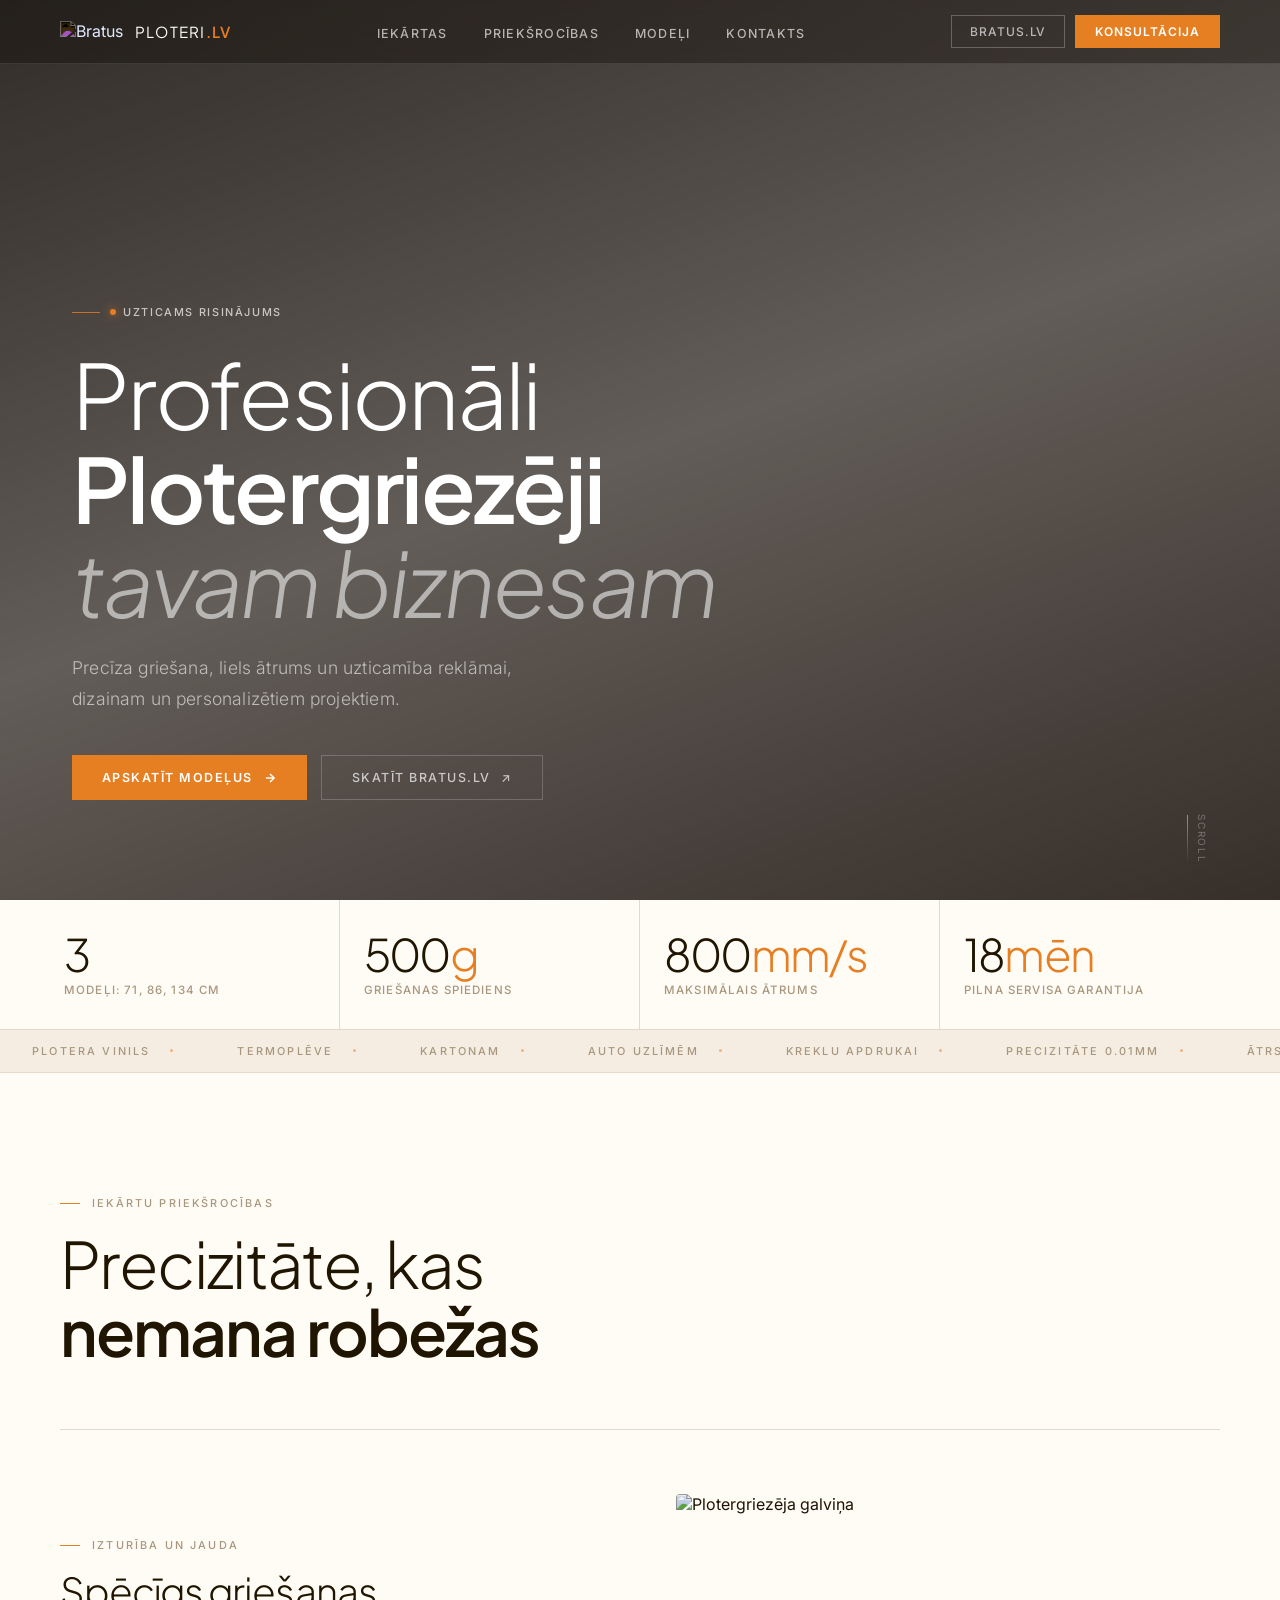
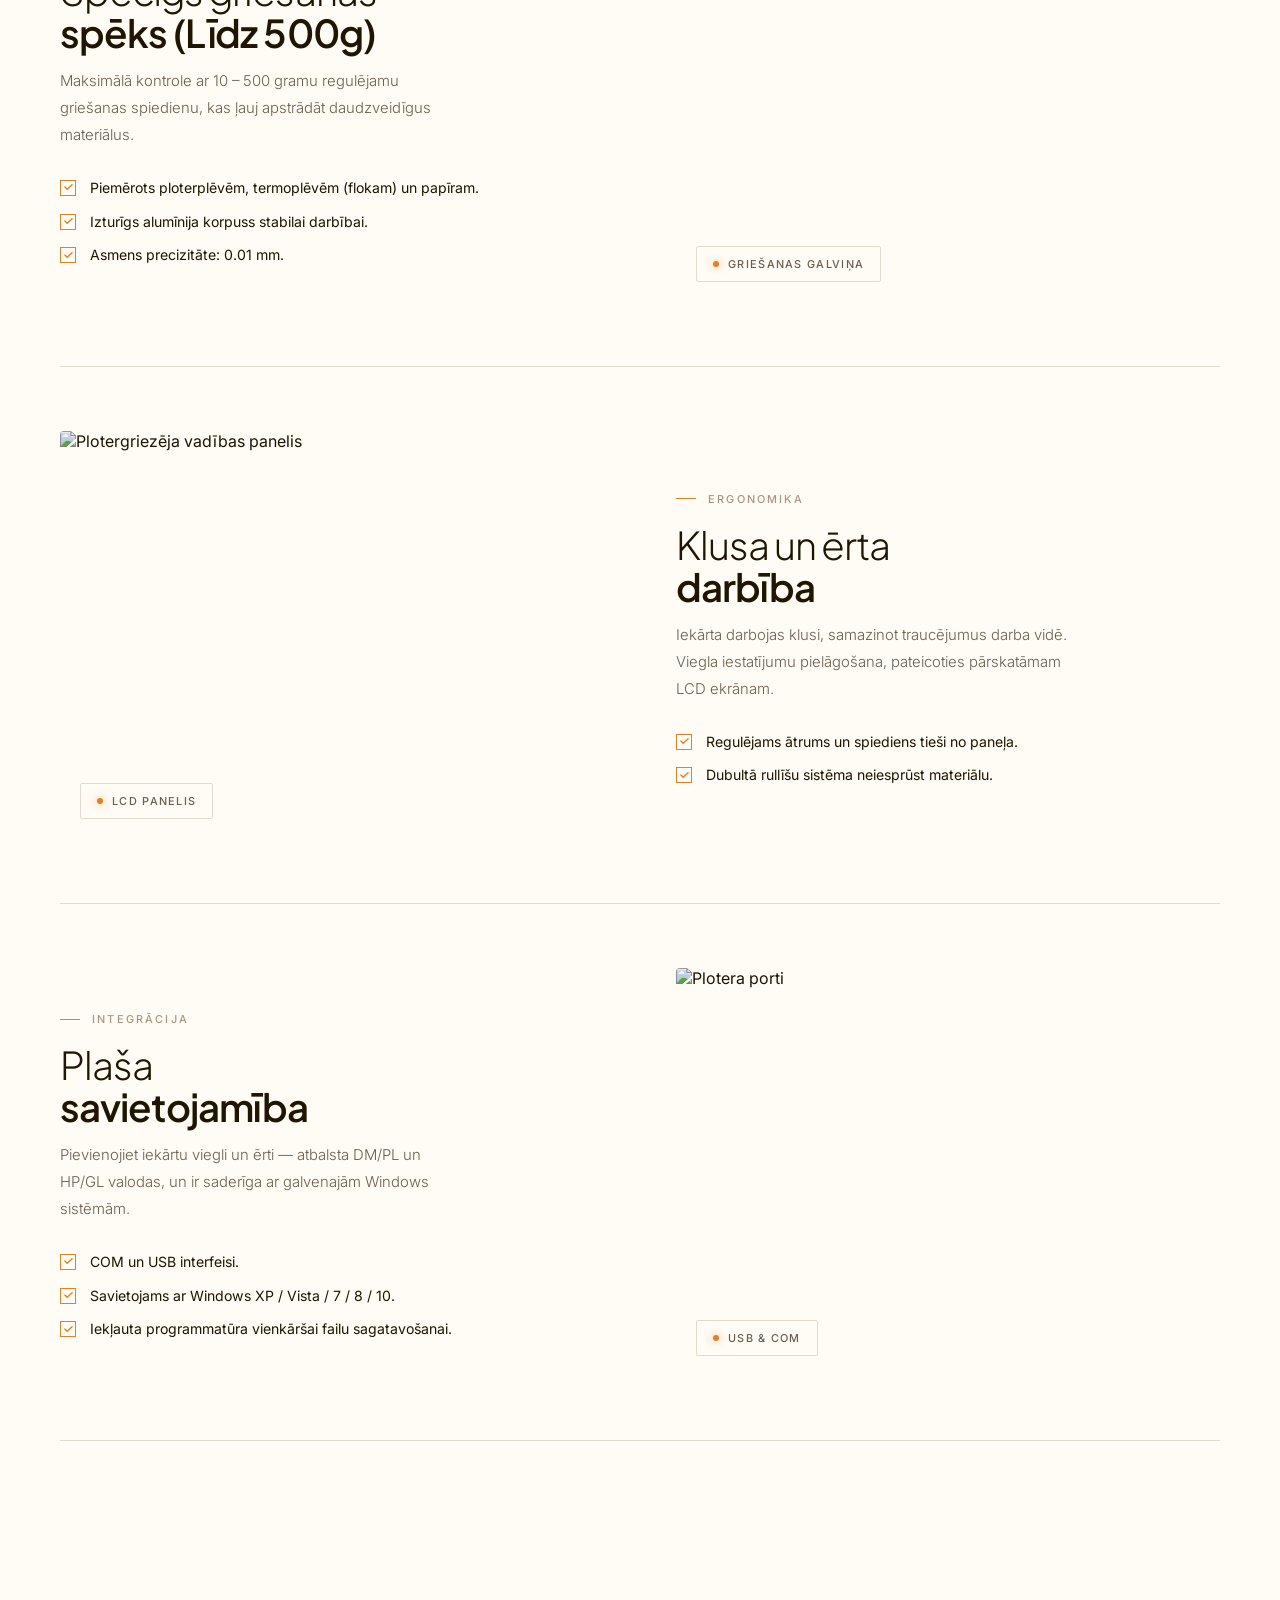
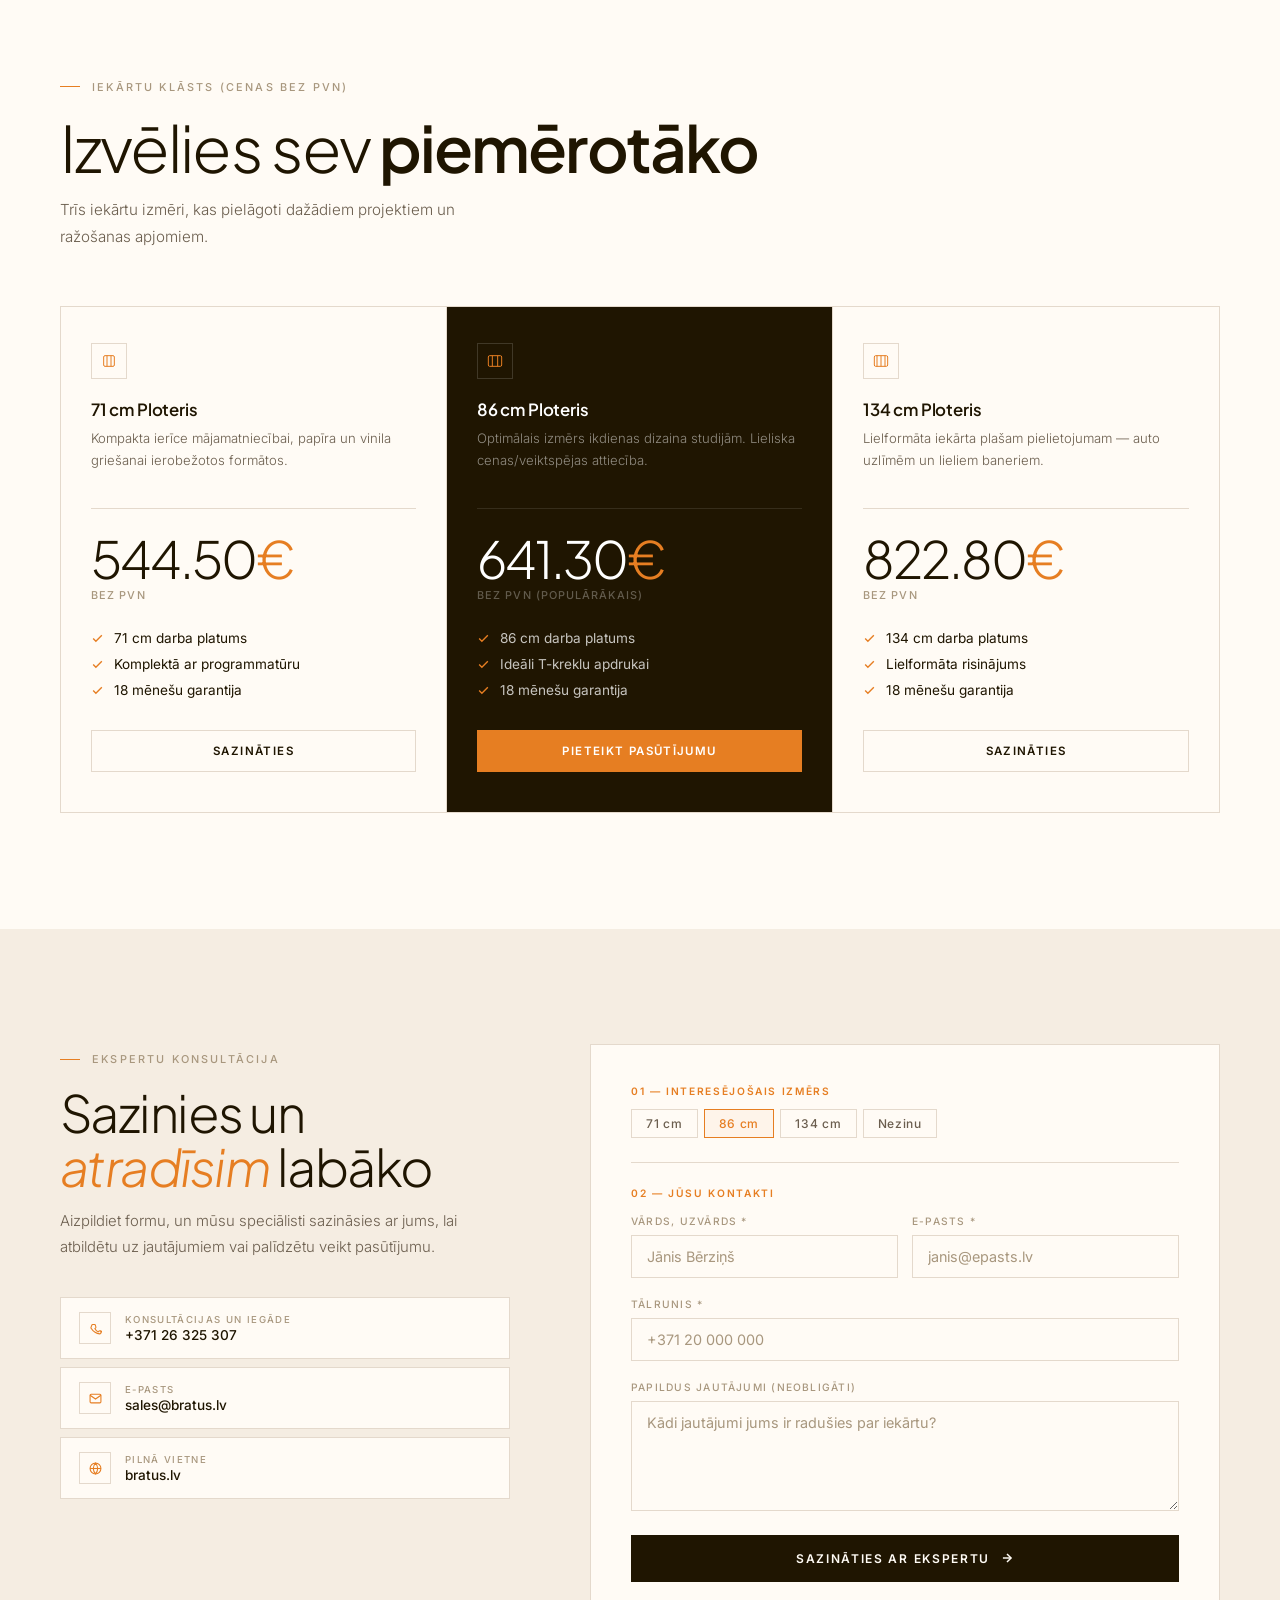
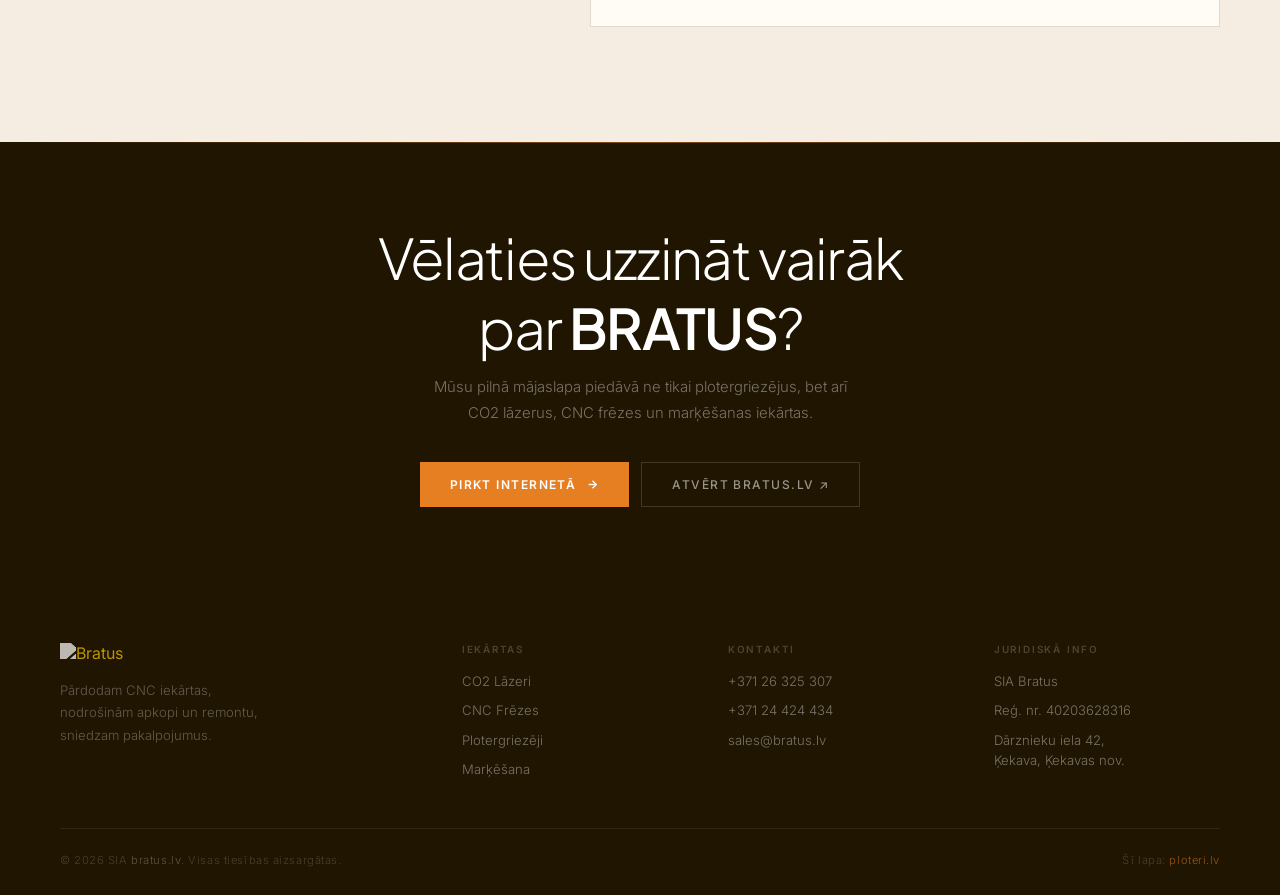
==== index.html @ 359dd920 "Create index.html" ====
<!DOCTYPE html>
<html lang="lv">
<head>
<meta charset="UTF-8">
<meta name="viewport" content="width=device-width, initial-scale=1.0">
<title>Plotergriezēji | BRATUS</title>
<meta name="description" content="Profesionāli plotergriezēji reklāmai un dizainam. 500g spiediens, ātra izpilde, 18 mēnešu garantija.">
<link rel="preconnect" href="https://fonts.googleapis.com">
<link rel="preconnect" href="https://fonts.gstatic.com" crossorigin>
<link href="https://fonts.googleapis.com/css2?family=Plus+Jakarta+Sans:ital,wght@0,300;0,400;0,500;0,600;1,300;1,400&family=Inter:wght@300;400;500&display=swap" rel="stylesheet">
<style>
/* ── RESET & ROOT ── */
*, *::before, *::after { box-sizing: border-box; margin: 0; padding: 0; }
html { scroll-behavior: smooth; }
body {  font-family: 'Inter', sans-serif;  background: #fffbf5;  color: #1f1501;  overflow-x: hidden;  -webkit-font-smoothing: antialiased;  -moz-osx-font-smoothing: grayscale;}
a { text-decoration: none; color: inherit; }
img { display: block; }
ul { list-style: none; }

:root {
  --bg:      #fffbf5;
  --ink:     #1f1501;
  --ink2:    #6b5e4e;
  --ink3:    #a8977e;
  --accent:  #e67e22; /* BRATUS oranžais */
  --accent-dark: #cc6b16; /* Tumšāks oranžais hover efektiem */
  --border:  #e4d9cc;
  --surface: #f5ede2;
  --max:     1200px;
  --ease:    cubic-bezier(.22,1,.36,1);
  --gutter:  clamp(20px, 5vw, 72px);
}

/* ── NAV ── */
.nav {
  position: fixed; top: 0; left: 0; right: 0; z-index: 300;
  height: 64px;
  display: flex; align-items: center; justify-content: space-between;
  padding: 0 clamp(20px, 5vw, 60px);
  background: rgba(255,251,245,0.88);
  backdrop-filter: blur(20px);
  border-bottom: 1px solid var(--border);
  transition: background 0.3s;
}
.nav.over-hero {
  background: rgba(15,10,5,0.35);
  border-bottom-color: rgba(255,255,255,0.1);
}
.nav-logo {
  display: flex; align-items: center; gap: 12px;
  flex-shrink: 0;
}
.nav-logo img { height: 22px; width: auto; filter: brightness(0); transition: filter 0.3s; }
.nav.over-hero .nav-logo img { filter: brightness(1) invert(1); }
.nav-logo-text {
  font-family: 'Plus Jakarta Sans', sans-serif;
  font-weight: 400;
  font-size: 0.95rem;
  letter-spacing: 0.08em;
  color: var(--ink);
  text-transform: uppercase;
}
.nav.over-hero .nav-logo-text { color: #fff; }
.nav-logo-text em {
  font-style: normal;
  color: var(--accent);
  font-weight: 600;
}
.nav-links {
  display: flex; align-items: center; gap: 36px;
}
.nav-links a {
  font-size: 0.78rem;
  letter-spacing: 0.1em;
  text-transform: uppercase;
  color: var(--ink2);
  transition: color 0.2s;
  font-weight: 500;
}
.nav.over-hero .nav-links a { color: rgba(255,255,255,0.65); }
.nav-links a:hover { color: var(--ink); }
.nav.over-hero .nav-links a:hover { color: #fff; }
.nav-cta-wrap {
  display: flex; align-items: center; gap: 10px; flex-shrink: 0;
}
.btn-nav-ghost {
  padding: 8px 18px;
  font-size: 0.75rem;
  letter-spacing: 0.08em;
  text-transform: uppercase;
  border: 1px solid var(--border);
  color: var(--ink2);
  transition: all 0.2s;
  font-weight: 500;
}
.nav.over-hero .btn-nav-ghost {
  border-color: rgba(255,255,255,0.25);
  color: rgba(255,255,255,0.65);
}
.btn-nav-ghost:hover { border-color: var(--ink); color: var(--ink); }
.btn-nav-accent {
  padding: 9px 20px;
  font-size: 0.75rem;
  letter-spacing: 0.08em;
  text-transform: uppercase;
  background: var(--accent);
  color: #fff;
  font-weight: 600;
  transition: all 0.2s;
}
.btn-nav-accent:hover { background: var(--accent-dark); }
.mobile-menu-btn {
  display: none;
  background: none; border: none;
  cursor: pointer; padding: 4px;
  color: var(--ink);
}
.nav.over-hero .mobile-menu-btn { color: #fff; }

@media (max-width: 860px) {
  .mobile-menu-btn { display: flex; align-items: center; justify-content: center; }
  .nav-links {
    position: absolute; top: 64px; left: 0; right: 0;
    background: var(--bg);
    flex-direction: column; gap: 0;
    max-height: 0; overflow: hidden;
    transition: max-height 0.4s var(--ease);
    border-bottom: 0 solid var(--border);
  }
  .nav-links.open { max-height: 280px; border-bottom-width: 1px; }
  .nav-links a { display: block; padding: 14px 24px; font-size: 0.85rem; }
  .btn-nav-ghost { display: none; }
}
@media (max-width: 520px) {
  .nav { height: 56px; }
  .nav-links { top: 56px; }
}

/* ── HERO ── */
.hero {
  min-height: 100vh;
  position: relative;
  display: flex; flex-direction: column;
  align-items: flex-start; justify-content: flex-end;
  padding: 0 clamp(20px, 6vw, 72px) clamp(60px, 8vw, 100px);
  overflow: hidden;
}
@media (max-width: 860px) {
  .hero {
    min-height: 100svh;
    justify-content: center;
    padding-top: 80px;
    padding-bottom: clamp(40px, 8vw, 70px);
  }
  .hero-scroll { display: none; }
}
.hero-bg {
  position: absolute; inset: 0; z-index: 0;
  background-image: url('https://bratus.lv/cdn/shop/files/Plotergriezejs.jpg?v=1774516187');
  background-size: cover;
  background-position: center;
}
.hero-overlay {
  position: absolute; inset: 0; z-index: 1;
  background: linear-gradient(
    160deg,
    rgba(12,7,3,0.85) 0%,
    rgba(15,8,4,0.65) 50%,
    rgba(20,10,5,0.85) 100%
  );
}
.hero-inner {
  position: relative; z-index: 2;
  max-width: 800px;
}
.hero-eyebrow {
  display: inline-flex; align-items: center; gap: 10px;
  margin-bottom: 28px;
  font-size: 0.7rem;
  letter-spacing: 0.2em;
  text-transform: uppercase;
  color: rgba(255,255,255,0.6);
  font-weight: 500;
}
.hero-eyebrow-line {
  display: inline-block;
  width: 28px; height: 1px;
  background: var(--accent);
  opacity: 0.8;
}
.hero-pulse {
  display: inline-flex; align-items: center; gap: 7px;
  font-size: 0.68rem; letter-spacing: 0.15em; text-transform: uppercase;
  color: rgba(255,255,255,0.7);
}
.pulse-dot {
  width: 6px; height: 6px; border-radius: 50%;
  background: var(--accent);
  box-shadow: 0 0 10px rgba(230, 126, 34, 0.8);
  animation: pulse 2s ease infinite;
}
@keyframes pulse { 0%,100%{opacity:1;transform:scale(1)} 50%{opacity:.5;transform:scale(.85)} }

.hero-h1 {
  font-family: 'Plus Jakarta Sans', sans-serif;
  font-size: clamp(2.8rem, 7vw, 6.2rem);
  font-weight: 300;
  line-height: 1.05;
  letter-spacing: -0.03em;
  color: #fff;
  margin-bottom: 24px;
}
.hero-h1 em {
  font-style: italic;
  font-weight: 300;
  color: rgba(255,255,255,0.55);
}
.hero-h1 strong {
  font-weight: 600;
  color: #fff;
}
.hero-sub {
  font-size: clamp(0.9rem, 1.5vw, 1.1rem);
  color: rgba(255,255,255,0.6);
  line-height: 1.75;
  font-weight: 300;
  max-width: 500px;
  margin-bottom: 40px;
  letter-spacing: 0.01em;
}
.hero-btns {
  display: flex; gap: 14px; flex-wrap: wrap;
}
.btn-hero-primary {
  display: inline-flex; align-items: center; gap: 10px;
  padding: 14px 30px;
  background: var(--accent);
  color: #fff;
  font-size: 0.78rem;
  letter-spacing: 0.12em;
  text-transform: uppercase;
  font-weight: 600;
  transition: all 0.25s var(--ease);
}
.btn-hero-primary:hover { background: var(--accent-dark); transform: translateY(-2px); }
.btn-hero-ghost {
  display: inline-flex; align-items: center; gap: 10px;
  padding: 14px 30px;
  border: 1px solid rgba(255,255,255,0.2);
  color: rgba(255,255,255,0.7);
  font-size: 0.78rem;
  letter-spacing: 0.12em;
  text-transform: uppercase;
  font-weight: 500;
  transition: all 0.25s var(--ease);
}
.btn-hero-ghost:hover { border-color: rgba(255,255,255,0.5); color: #fff; }
.hero-scroll {
  position: absolute; bottom: 36px; right: clamp(20px,6vw,72px);
  z-index: 2;
  display: flex; flex-direction: column; align-items: center; gap: 8px;
  writing-mode: vertical-lr;
  font-size: 0.62rem;
  letter-spacing: 0.18em;
  text-transform: uppercase;
  color: rgba(255,255,255,0.3);
}
.hero-scroll-line {
  width: 1px; height: 48px;
  background: linear-gradient(to bottom, var(--accent), transparent);
  animation: scrollAnim 2s ease infinite;
}
@keyframes scrollAnim { 0%,100%{transform:scaleY(0);transform-origin:top;opacity:0} 50%{transform:scaleY(1);opacity:1} }
@media (max-width: 520px) {
  .hero-btns { flex-direction: column; }
  .btn-hero-primary, .btn-hero-ghost { justify-content: center; }
  .btn-hero-ghost .hero-ext-arrow { display: none; }
}

/* ── STATS BAR ── */
.stats-bar {
  border-bottom: 1px solid var(--border);
  background: var(--bg);
}
.stats-inner {
  max-width: var(--max);
  margin: 0 auto;
  display: grid;
  grid-template-columns: repeat(4, 1fr);
}
.stat-item {
  padding: 32px 24px;
  border-right: 1px solid var(--border);
  text-align: left;
}
.stat-item:last-child { border-right: none; }
.stat-num {
  font-family: 'Plus Jakarta Sans', sans-serif;
  font-size: clamp(1.8rem, 3.5vw, 3rem);
  font-weight: 300;
  letter-spacing: -0.04em;
  color: var(--ink);
  line-height: 1;
  margin-bottom: 6px;
}
.stat-num em { font-style: normal; color: var(--accent); }
.stat-label {
  font-size: 0.72rem;
  letter-spacing: 0.1em;
  text-transform: uppercase;
  color: var(--ink3);
  font-weight: 500;
}
@media (max-width: 600px) {
  .stats-inner { grid-template-columns: repeat(2, 1fr); }
  .stat-item { border-right: none; border-bottom: 1px solid var(--border); }
  .stat-item:nth-child(odd) { border-right: 1px solid var(--border); }
  .stat-item:last-child, .stat-item:nth-last-child(2):nth-child(odd) { border-bottom: none; }
}

/* ── MARQUEE ── */
.marquee-wrap {
  overflow: hidden;
  border-bottom: 1px solid var(--border);
  background: var(--surface);
  padding: 0;
}
.marquee-track {
  display: flex;
  animation: marquee 28s linear infinite;
  width: max-content;
}
.marquee-item {
  display: flex; align-items: center; gap: 20px;
  padding: 14px 32px;
  font-size: 0.68rem;
  letter-spacing: 0.2em;
  text-transform: uppercase;
  color: var(--ink3);
  white-space: nowrap;
  font-weight: 500;
  font-family: 'Inter', sans-serif;
}
.marquee-sep {
  width: 3px; height: 3px;
  border-radius: 50%;
  background: var(--accent);
  opacity: 0.5;
  flex-shrink: 0;
}
@keyframes marquee { from{transform:translateX(0)} to{transform:translateX(-50%)} }

/* ── SECTION BASE ── */
.section {
  padding: clamp(56px, 9vw, 120px) clamp(20px, 5vw, 60px);
  position: relative;
}
@media (max-width: 860px) {
  .section { padding-top: 48px; padding-bottom: 48px; }
}
.section-max { max-width: var(--max); margin: 0 auto; }
.eyebrow {
  display: inline-flex; align-items: center; gap: 12px;
  font-size: 0.68rem;
  letter-spacing: 0.2em;
  text-transform: uppercase;
  color: var(--ink3);
  font-weight: 500;
  margin-bottom: 20px;
}
.eyebrow::before {
  content: '';
  display: block;
  width: 20px; height: 1px;
  background: var(--accent);
}
.section-title {
  font-family: 'Plus Jakarta Sans', sans-serif;
  font-size: clamp(2.2rem, 5vw, 4rem);
  font-weight: 300;
  letter-spacing: -0.03em;
  line-height: 1.05;
  color: var(--ink);
  margin-bottom: 16px;
}
.section-title strong { font-weight: 600; }
.section-title em {
  font-style: italic;
  font-weight: 300;
  color: var(--ink2);
}
.section-title .accent { color: var(--accent); }
.section-sub {
  font-size: 0.95rem;
  color: var(--ink2);
  line-height: 1.75;
  max-width: 460px;
  font-weight: 300;
}

/* ── FEATURES ── */
.feat-rows { margin-top: 64px; }
@media (max-width: 860px) { .feat-rows { margin-top: 36px; } }
.feat-row {
  display: grid;
  grid-template-columns: 1fr 1fr;
  gap: 72px;
  align-items: center;
  padding: 64px 0;
  border-top: 1px solid var(--border);
}
.feat-row:last-child { border-bottom: 1px solid var(--border); }
.feat-row.flip { direction: rtl; }
.feat-row.flip > * { direction: ltr; }
.feat-text .eyebrow { margin-bottom: 18px; }
.feat-text h3 {
  font-family: 'Plus Jakarta Sans', sans-serif;
  font-size: clamp(1.6rem, 3vw, 2.4rem);
  font-weight: 300;
  letter-spacing: -0.025em;
  line-height: 1.1;
  color: var(--ink);
  margin-bottom: 14px;
}
.feat-text h3 strong { font-weight: 600; }
.feat-text p {
  font-size: 0.93rem;
  color: var(--ink2);
  line-height: 1.8;
  margin-bottom: 28px;
  font-weight: 300;
  max-width: 400px;
}
.feat-list { display: flex; flex-direction: column; gap: 12px; }
.feat-list li {
  display: flex; align-items: flex-start; gap: 14px;
  font-size: 0.88rem;
  color: var(--ink);
  font-weight: 400;
  line-height: 1.55;
}
.feat-check {
  flex-shrink: 0;
  margin-top: 3px;
  width: 16px; height: 16px;
  border: 1px solid var(--accent);
  display: flex; align-items: center; justify-content: center;
}
.feat-check svg { width: 9px; height: 9px; color: var(--accent); }
.feat-visual {
  position: relative;
  overflow: hidden;
  aspect-ratio: 4/3;
  border-radius: 4px;
}
.feat-visual img {
  width: 100%; height: 100%;
  object-fit: cover;
  display: block;
  transition: transform 0.8s var(--ease);
  filter: brightness(0.95) saturate(0.9);
}
.feat-visual:hover img { transform: scale(1.03); }
.feat-chip {
  position: absolute; bottom: 20px; left: 20px;
  background: rgba(255,251,245,0.92);
  backdrop-filter: blur(12px);
  border: 1px solid var(--border);
  padding: 10px 16px;
  display: flex; align-items: center; gap: 9px;
  border-radius: 2px;
}
.feat-chip-pulse {
  width: 6px; height: 6px; border-radius: 50%;
  background: var(--accent);
  box-shadow: 0 0 8px rgba(230, 126, 34, 0.6);
  animation: pulse 2s ease infinite;
  flex-shrink: 0;
}
.feat-chip-txt {
  font-size: 0.68rem;
  letter-spacing: 0.12em;
  text-transform: uppercase;
  color: var(--ink2);
  font-weight: 500;
}

@media (max-width: 860px) {
  .feat-row, .feat-row.flip {
    grid-template-columns: 1fr;
    direction: ltr;
    gap: 36px;
    padding: 48px 0;
  }
  .feat-text p { max-width: 100%; }
}

/* ── PRICING ── */
.pricing-section { background: var(--bg); }
.pricing-header { margin-bottom: 56px; }
.pricing-header .section-sub { max-width: 440px; }
@media (max-width: 860px) { .pricing-header { margin-bottom: 32px; } }
.pricing-grid {
  display: grid;
  grid-template-columns: repeat(3,1fr);
  border: 1px solid var(--border);
}
.price-card {
  padding: 36px 30px 40px;
  border-right: 1px solid var(--border);
  position: relative;
  transition: background 0.25s;
}
.price-card:last-child { border-right: none; }
.price-card:hover { background: var(--surface); }
.price-card.hot {
  background: var(--ink);
  color: rgba(255,255,255,0.9);
}
.price-card.hot:hover { background: #111; }
.price-icon {
  width: 36px; height: 36px;
  border: 1px solid var(--border);
  display: flex; align-items: center; justify-content: center;
  margin-bottom: 20px;
}
.price-card.hot .price-icon { border-color: rgba(255,255,255,0.15); }
.price-icon svg { width: 16px; height: 16px; color: var(--accent); }
.price-name {
  font-family: 'Plus Jakarta Sans', sans-serif;
  font-size: 1.05rem;
  font-weight: 600;
  letter-spacing: -0.01em;
  margin-bottom: 8px;
  color: var(--ink);
}
.price-card.hot .price-name { color: #fff; }
.price-desc {
  font-size: 0.82rem;
  color: var(--ink2);
  line-height: 1.65;
  margin-bottom: 28px;
  font-weight: 300;
  min-height: 52px;
}
.price-card.hot .price-desc { color: rgba(255,255,255,0.5); }
.price-divider { border: none; border-top: 1px solid var(--border); margin-bottom: 24px; }
.price-card.hot .price-divider { border-color: rgba(255,255,255,0.1); }
.price-val {
  font-family: 'Plus Jakarta Sans', sans-serif;
  font-size: 3.2rem;
  font-weight: 300;
  letter-spacing: -0.04em;
  color: var(--ink);
  line-height: 1;
  margin-bottom: 4px;
}
.price-card.hot .price-val { color: #fff; }
.price-val em { font-style: normal; color: var(--accent); }
.price-per {
  font-size: 0.68rem;
  letter-spacing: 0.1em;
  text-transform: uppercase;
  color: var(--ink3);
  margin-bottom: 28px;
  font-weight: 500;
}
.price-card.hot .price-per { color: rgba(255,255,255,0.3); }
.price-feats { display: flex; flex-direction: column; gap: 10px; margin-bottom: 32px; flex-grow: 1; }
.price-feats li {
  display: flex; align-items: center; gap: 10px;
  font-size: 0.85rem; color: var(--ink);
  font-weight: 400;
}
.price-card.hot .price-feats li { color: rgba(255,255,255,0.75); }
.price-feats li svg { width: 13px; height: 13px; color: var(--accent); flex-shrink: 0; }
.btn-price {
  display: block; width: 100%; text-align: center;
  padding: 13px 20px;
  font-size: 0.72rem;
  letter-spacing: 0.12em;
  text-transform: uppercase;
  font-weight: 600;
  transition: all 0.2s;
  border: 1px solid var(--border);
  color: var(--ink);
  margin-top: auto;
}
.btn-price:hover { border-color: var(--ink); }
.price-card.hot .btn-price {
  background: var(--accent);
  border-color: var(--accent);
  color: #fff;
}
.price-card.hot .btn-price:hover { background: var(--accent-dark); border-color: var(--accent-dark); }

@media (max-width: 860px) {
  .pricing-grid { grid-template-columns: 1fr; }
  .price-card { border-right: none; border-bottom: 1px solid var(--border); }
  .price-card:last-child { border-bottom: none; }
}

/* ── CONTACT ── */
.contact-section { background: var(--surface); }
.contact-inner {
  display: grid;
  grid-template-columns: 1fr 1.4fr;
  gap: 80px;
  align-items: start;
}
.contact-left { position: sticky; top: 88px; }
.contact-left h2 {
  font-family: 'Plus Jakarta Sans', sans-serif;
  font-size: clamp(2rem, 4vw, 3.2rem);
  font-weight: 300;
  letter-spacing: -0.03em;
  line-height: 1.05;
  color: var(--ink);
  margin-bottom: 14px;
}
.contact-left h2 em { font-style: italic; color: var(--accent); }
.contact-left p {
  font-size: 0.93rem;
  color: var(--ink2);
  line-height: 1.8;
  font-weight: 300;
  margin-bottom: 36px;
}
.contact-meta { display: flex; flex-direction: column; gap: 8px; }
.cmeta {
  display: flex; align-items: center; gap: 14px;
  padding: 14px 18px;
  background: var(--bg);
  border: 1px solid var(--border);
  transition: border-color 0.2s;
}
.cmeta:hover { border-color: var(--accent); }
.cmeta-ico {
  width: 32px; height: 32px;
  border: 1px solid var(--border);
  display: flex; align-items: center; justify-content: center;
  flex-shrink: 0;
}
.cmeta-ico svg { width: 13px; height: 13px; color: var(--accent); }
.cmeta-label {
  font-size: 0.6rem;
  letter-spacing: 0.14em;
  text-transform: uppercase;
  color: var(--ink3);
  margin-bottom: 2px;
  font-weight: 500;
}
.cmeta-val { font-size: 0.85rem; font-weight: 500; color: var(--ink); }
.form-box {
  background: var(--bg);
  border: 1px solid var(--border);
  padding: 40px 40px 44px;
}
.form-step-label {
  display: block;
  font-size: 0.64rem;
  letter-spacing: 0.16em;
  text-transform: uppercase;
  color: var(--accent);
  font-weight: 600;
  margin-bottom: 12px;
}
.fg { margin-bottom: 20px; }
.form-label {
  display: block;
  font-size: 0.64rem;
  letter-spacing: 0.12em;
  text-transform: uppercase;
  color: var(--ink3);
  font-weight: 500;
  margin-bottom: 8px;
}
.f2 { display: grid; grid-template-columns: 1fr 1fr; gap: 14px; }
.finput, .ftextarea {
  width: 100%;
  background: transparent;
  border: 1px solid var(--border);
  color: var(--ink);
  font-family: 'Inter', sans-serif;
  font-size: 0.9rem;
  padding: 12px 15px;
  outline: none;
  transition: border-color 0.2s, box-shadow 0.2s;
  font-weight: 400;
}
.finput:focus, .ftextarea:focus {
  border-color: var(--accent);
  box-shadow: 0 0 0 3px rgba(230,126,34,0.1);
}
.finput::placeholder, .ftextarea::placeholder { color: var(--ink3); }
.ftextarea { resize: vertical; min-height: 110px; }

.pill-row { display: flex; flex-wrap: wrap; gap: 6px; }
.pill-row input[type="radio"] { display: none; }
.pill-row label {
  padding: 6px 14px;
  border: 1px solid var(--border);
  font-size: 0.75rem;
  letter-spacing: 0.06em;
  color: var(--ink2);
  cursor: pointer;
  transition: all 0.18s;
  font-weight: 500;
  display: flex; align-items: center; gap: 6px;
}
.pill-row label:hover { border-color: var(--ink2); color: var(--ink); }
.pill-row input:checked + label {
  border-color: var(--accent);
  color: var(--accent);
  background: rgba(230, 126, 34, 0.05);
}

.form-sep { border: none; border-top: 1px solid var(--border); margin: 24px 0; }
.btn-submit {
  width: 100%; display: flex; align-items: center; justify-content: center;
  gap: 10px; padding: 16px 24px;
  background: var(--ink); border: none;
  font-size: 0.75rem;
  letter-spacing: 0.14em;
  text-transform: uppercase;
  font-weight: 600;
  color: var(--bg);
  cursor: pointer;
  font-family: 'Inter', sans-serif;
  transition: all 0.25s var(--ease);
}
.btn-submit:hover { background: var(--accent); }
.btn-submit svg { width: 14px; height: 14px; }

@media (max-width: 860px) {
  .contact-inner { grid-template-columns: 1fr; gap: 48px; }
  .contact-left { position: static; }
  .f2 { grid-template-columns: 1fr; }
  .form-box { padding: 28px 24px 32px; }
}

/* ── CTA BAND ── */
.cta-band {
  background: var(--ink);
  padding: 80px clamp(20px, 5vw, 60px);
  text-align: center;
  position: relative; overflow: hidden;
}
.cta-band::before {
  content: '';
  position: absolute; top: 0; left: 0; right: 0;
  height: 1px;
  background: linear-gradient(90deg, transparent, rgba(230,126,34,0.5), transparent);
}
.cta-band h2 {
  font-family: 'Plus Jakarta Sans', sans-serif;
  font-size: clamp(2rem, 4.5vw, 3.5rem);
  font-weight: 300;
  letter-spacing: -0.03em;
  color: #fff;
  margin-bottom: 12px;
}
.cta-band h2 em { font-style: italic; color: rgba(255,255,255,0.35); }
.cta-band h2 strong { font-weight: 600; color: #fff; }
.cta-band p {
  font-size: 0.93rem;
  color: rgba(255,255,255,0.4);
  font-weight: 300;
  margin-bottom: 36px;
  max-width: 420px;
  margin-left: auto; margin-right: auto;
  line-height: 1.75;
}
.cta-band-btns {
  display: flex; gap: 12px;
  justify-content: center; flex-wrap: wrap;
}
.btn-cta-primary {
  display: inline-flex; align-items: center; gap: 10px;
  padding: 14px 30px;
  background: var(--accent); color: #fff;
  font-size: 0.75rem; letter-spacing: 0.12em;
  text-transform: uppercase; font-weight: 600;
  transition: all 0.2s;
}
.btn-cta-primary:hover { background: var(--accent-dark); }
.btn-cta-ghost {
  display: inline-flex; align-items: center; gap: 10px;
  padding: 14px 30px;
  border: 1px solid rgba(255,255,255,0.15);
  color: rgba(255,255,255,0.55);
  font-size: 0.75rem; letter-spacing: 0.12em;
  text-transform: uppercase; font-weight: 500;
  transition: all 0.2s;
}
.btn-cta-ghost:hover { border-color: rgba(255,255,255,0.35); color: #fff; }

/* ── FOOTER ── */
footer {
  background: var(--ink);
  padding: 56px clamp(20px, 5vw, 60px) 28px;
}
.footer-top {
  max-width: var(--max); margin: 0 auto;
  display: grid;
  grid-template-columns: 1.6fr 1fr 1fr 1fr;
  gap: 40px;
  padding-bottom: 40px;
  border-bottom: 1px solid rgba(255,255,255,0.08);
}
.footer-brand img { height: 22px; width: auto; margin-bottom: 14px; filter: brightness(10); opacity: 0.7; }
.footer-brand p {
  font-size: 0.82rem;
  color: rgba(255,255,255,0.3);
  line-height: 1.7;
  max-width: 200px;
  font-weight: 300;
}
.footer-col h5 {
  font-size: 0.62rem;
  font-weight: 600;
  letter-spacing: 0.18em;
  text-transform: uppercase;
  color: rgba(255,255,255,0.2);
  margin-bottom: 16px;
}
.footer-col a, .footer-col p {
  display: block;
  font-size: 0.82rem;
  color: rgba(255,255,255,0.4);
  margin-bottom: 9px;
  transition: color 0.2s;
  line-height: 1.55;
  font-weight: 300;
}
.footer-col a:hover { color: rgba(255,255,255,0.8); }
.footer-bottom {
  max-width: var(--max); margin: 24px auto 0;
  display: flex; align-items: center; justify-content: space-between;
  gap: 12px; flex-wrap: wrap;
}
.footer-bottom p, .footer-bottom-right {
  font-size: 0.7rem;
  color: rgba(255,255,255,0.18);
  letter-spacing: 0.05em;
  font-weight: 300;
}
.footer-bottom a { color: rgba(255,255,255,0.28); transition: color 0.2s; }
.footer-bottom a:hover { color: rgba(255,255,255,0.55); }
.footer-bottom-right span { color: rgba(230, 126, 34, 0.6); }

@media (max-width: 860px) {
  .footer-top { grid-template-columns: 1fr 1fr; gap: 28px; }
}
@media (max-width: 520px) {
  footer { padding: 36px clamp(16px, 5vw, 40px) 20px; }
  .footer-top { grid-template-columns: 1fr 1fr; gap: 20px 16px; padding-bottom: 24px; }
  .footer-brand { grid-column: 1 / -1; }
  .footer-brand p { max-width: 100%; font-size: 0.78rem; }
  .footer-col h5 { margin-bottom: 10px; }
  .footer-col a, .footer-col p { font-size: 0.78rem; margin-bottom: 6px; }
  .footer-bottom { flex-direction: column; text-align: center; gap: 6px; margin-top: 16px; }
  .footer-bottom p, .footer-bottom-right { font-size: 0.65rem; }
}

/* ── SCROLL REVEAL ── */
.sr { opacity: 0; transform: translateY(22px); transition: opacity 0.75s var(--ease), transform 0.75s var(--ease); }
.sr.in { opacity: 1; transform: translateY(0); }
.sr-d1 { transition-delay: 0.08s; }
.sr-d2 { transition-delay: 0.17s; }
.sr-d3 { transition-delay: 0.26s; }

/* ── REDUCED MOTION ── */
@media (prefers-reduced-motion: reduce) {
  *, *::before, *::after { animation-duration: 0.01ms !important; transition-duration: 0.01ms !important; }
  .sr { opacity: 1; transform: none; }
}

/* ── LARGE DESKTOP ── */
@media (min-width: 1400px) {
  .section-max { max-width: 1320px; }
  .stats-inner { max-width: 1320px; }
  .footer-top { max-width: 1320px; }
  .footer-bottom { max-width: 1320px; }
}
@media (min-width: 1800px) {
  .section-max { max-width: 1500px; }
  .stats-inner { max-width: 1500px; }
  .footer-top { max-width: 1500px; }
  .footer-bottom { max-width: 1500px; }
}
</style>
</head>
<body>

<nav class="nav" id="main-nav">
  <div class="nav-logo">
    <img src="https://cdn.shopify.com/s/files/1/0720/6325/4803/files/BRATUS_BALTS_LOGO_PNG_31ca2710-d923-44ca-ab97-7d4706e0ce6d.png?v=1764954367" alt="Bratus">
    <div class="nav-logo-text">Ploteri<em>.lv</em></div>
  </div>
  <ul class="nav-links" id="nav-links">
    <li><a href="#iekartas">Iekārtas</a></li>
    <li><a href="#prieksrocibas">Priekšrocības</a></li>
    <li><a href="#modeli">Modeļi</a></li>
    <li><a href="#pieteikums">Kontakts</a></li>
  </ul>
  <div class="nav-cta-wrap">
    <a href="https://bratus.lv" target="_blank" class="btn-nav-ghost">bratus.lv</a>
    <a href="#pieteikums" class="btn-nav-accent">Konsultācija</a>
    <button class="mobile-menu-btn" id="mobile-menu-btn" aria-label="Izvēlne">
      <svg width="22" height="22" viewBox="0 0 24 24" fill="none" stroke="currentColor" stroke-width="2">
        <line x1="3" y1="12" x2="21" y2="12"/><line x1="3" y1="6" x2="21" y2="6"/><line x1="3" y1="18" x2="21" y2="18"/>
      </svg>
    </button>
  </div>
</nav>

<section class="hero">
  <div class="hero-bg"></div>
  <div class="hero-overlay"></div>
  <div class="hero-inner">
    <div class="hero-eyebrow">
      <span class="hero-eyebrow-line"></span>
      <span class="hero-pulse">
        <span class="pulse-dot"></span>
        Uzticams risinājums
      </span>
    </div>
    <h1 class="hero-h1">
      Profesionāli<br>
      <strong>Plotergriezēji</strong><br>
      <em>tavam biznesam</em>
    </h1>
    <p class="hero-sub">Precīza griešana, liels ātrums un uzticamība reklāmai, dizainam un personalizētiem projektiem.</p>
    <div class="hero-btns">
      <a href="#modeli" class="btn-hero-primary">
        Apskatīt modeļus
        <svg width="14" height="14" viewBox="0 0 24 24" fill="none" stroke="currentColor" stroke-width="2.5">
          <line x1="5" y1="12" x2="19" y2="12"/><polyline points="12 5 19 12 12 19"/>
        </svg>
      </a>
      <a href="https://bratus.lv" target="_blank" class="btn-hero-ghost">
        Skatīt bratus.lv <span class="hero-ext-arrow">↗</span>
      </a>
    </div>
  </div>
  <div class="hero-scroll" aria-hidden="true">
    <span class="hero-scroll-line"></span>
    <span>Scroll</span>
  </div>
</section>

<div class="stats-bar">
  <div class="stats-inner">
    <div class="stat-item sr">
      <div class="stat-num">3</div>
      <div class="stat-label">Modeļi: 71, 86, 134 cm</div>
    </div>
    <div class="stat-item sr sr-d1">
      <div class="stat-num">500<em>g</em></div>
      <div class="stat-label">Griešanas spiediens</div>
    </div>
    <div class="stat-item sr sr-d2">
      <div class="stat-num">800<em>mm/s</em></div>
      <div class="stat-label">Maksimālais ātrums</div>
    </div>
    <div class="stat-item sr sr-d3">
      <div class="stat-num">18<em>mēn</em></div>
      <div class="stat-label">Pilna servisa garantija</div>
    </div>
  </div>
</div>

<div class="marquee-wrap" aria-hidden="true">
  <div class="marquee-track">
    <span class="marquee-item">Plotera Vinils<span class="marquee-sep"></span></span>
    <span class="marquee-item">Termoplēve<span class="marquee-sep"></span></span>
    <span class="marquee-item">Kartonam<span class="marquee-sep"></span></span>
    <span class="marquee-item">Auto uzlīmēm<span class="marquee-sep"></span></span>
    <span class="marquee-item">Kreklu apdrukai<span class="marquee-sep"></span></span>
    <span class="marquee-item">Precizitāte 0.01mm<span class="marquee-sep"></span></span>
    <span class="marquee-item">Ātrs un kluss<span class="marquee-sep"></span></span>
    
    <span class="marquee-item">Plotera Vinils<span class="marquee-sep"></span></span>
    <span class="marquee-item">Termoplēve<span class="marquee-sep"></span></span>
    <span class="marquee-item">Kartonam<span class="marquee-sep"></span></span>
    <span class="marquee-item">Auto uzlīmēm<span class="marquee-sep"></span></span>
    <span class="marquee-item">Kreklu apdrukai<span class="marquee-sep"></span></span>
    <span class="marquee-item">Precizitāte 0.01mm<span class="marquee-sep"></span></span>
    <span class="marquee-item">Ātrs un kluss<span class="marquee-sep"></span></span>
  </div>
</div>

<section class="section features-section" id="prieksrocibas">
  <div class="section-max">
    <div class="sr">
      <div class="eyebrow">Iekārtu priekšrocības</div>
      <h2 class="section-title">Precizitāte, kas<br><strong>nemana robežas</strong></h2>
    </div>
    
    <div class="feat-rows">
      <div class="feat-row sr">
        <div class="feat-text">
          <div class="eyebrow">Izturība un Jauda</div>
          <h3>Spēcīgs griešanas<br><strong>spēks (Līdz 500g)</strong></h3>
          <p>Maksimālā kontrole ar 10 – 500 gramu regulējamu griešanas spiedienu, kas ļauj apstrādāt daudzveidīgus materiālus.</p>
          <ul class="feat-list">
            <li>
              <span class="feat-check"><svg viewBox="0 0 10 8" fill="none" stroke="currentColor" stroke-width="1.5"><path d="M1 3.5L3.5 6L9 1" stroke-linecap="round" stroke-linejoin="round"/></svg></span>
              Piemērots ploterplēvēm, termoplēvēm (flokam) un papīram.
            </li>
            <li>
              <span class="feat-check"><svg viewBox="0 0 10 8" fill="none" stroke="currentColor" stroke-width="1.5"><path d="M1 3.5L3.5 6L9 1" stroke-linecap="round" stroke-linejoin="round"/></svg></span>
              Izturīgs alumīnija korpuss stabilai darbībai.
            </li>
            <li>
              <span class="feat-check"><svg viewBox="0 0 10 8" fill="none" stroke="currentColor" stroke-width="1.5"><path d="M1 3.5L3.5 6L9 1" stroke-linecap="round" stroke-linejoin="round"/></svg></span>
              Asmens precizitāte: 0.01 mm.
            </li>
          </ul>
        </div>
        <div class="feat-visual sr sr-d2">
          <img src="https://bratus.lv/cdn/shop/files/Untitled_Project_10.jpg?v=1727436213&width=750" alt="Plotergriezēja galviņa">
          <div class="feat-chip">
            <div class="feat-chip-pulse"></div>
            <div class="feat-chip-txt">Griešanas galviņa</div>
          </div>
        </div>
      </div>

      <div class="feat-row flip sr">
        <div class="feat-text">
          <div class="eyebrow">Ergonomika</div>
          <h3>Klusa un ērta<br><strong>darbība</strong></h3>
          <p>Iekārta darbojas klusi, samazinot traucējumus darba vidē. Viegla iestatījumu pielāgošana, pateicoties pārskatāmam LCD ekrānam.</p>
          <ul class="feat-list">
            <li>
              <span class="feat-check"><svg viewBox="0 0 10 8" fill="none" stroke="currentColor" stroke-width="1.5"><path d="M1 3.5L3.5 6L9 1" stroke-linecap="round" stroke-linejoin="round"/></svg></span>
              Regulējams ātrums un spiediens tieši no paneļa.
            </li>
            <li>
              <span class="feat-check"><svg viewBox="0 0 10 8" fill="none" stroke="currentColor" stroke-width="1.5"><path d="M1 3.5L3.5 6L9 1" stroke-linecap="round" stroke-linejoin="round"/></svg></span>
              Dubultā rullīšu sistēma neiesprūst materiālu.
            </li>
          </ul>
        </div>
        <div class="feat-visual sr sr-d2">
          <img src="https://bratus.lv/cdn/shop/files/Untitled_Project_5.jpg?v=1727436340&width=750" alt="Plotergriezēja vadības panelis">
          <div class="feat-chip">
            <div class="feat-chip-pulse"></div>
            <div class="feat-chip-txt">LCD Panelis</div>
          </div>
        </div>
      </div>

      <div class="feat-row sr">
        <div class="feat-text">
          <div class="eyebrow">Integrācija</div>
          <h3>Plaša<br><strong>savietojamība</strong></h3>
          <p>Pievienojiet iekārtu viegli un ērti — atbalsta DM/PL un HP/GL valodas, un ir saderīga ar galvenajām Windows sistēmām.</p>
          <ul class="feat-list">
            <li>
              <span class="feat-check"><svg viewBox="0 0 10 8" fill="none" stroke="currentColor" stroke-width="1.5"><path d="M1 3.5L3.5 6L9 1" stroke-linecap="round" stroke-linejoin="round"/></svg></span>
              COM un USB interfeisi.
            </li>
            <li>
              <span class="feat-check"><svg viewBox="0 0 10 8" fill="none" stroke="currentColor" stroke-width="1.5"><path d="M1 3.5L3.5 6L9 1" stroke-linecap="round" stroke-linejoin="round"/></svg></span>
              Savietojams ar Windows XP / Vista / 7 / 8 / 10.
            </li>
            <li>
              <span class="feat-check"><svg viewBox="0 0 10 8" fill="none" stroke="currentColor" stroke-width="1.5"><path d="M1 3.5L3.5 6L9 1" stroke-linecap="round" stroke-linejoin="round"/></svg></span>
              Iekļauta programmatūra vienkāršai failu sagatavošanai.
            </li>
          </ul>
        </div>
        <div class="feat-visual sr sr-d2">
          <img src="https://bratus.lv/cdn/shop/files/Untitled_Project_14.jpg?v=1727437074&width=550" alt="Plotera porti">
          <div class="feat-chip">
            <div class="feat-chip-pulse"></div>
            <div class="feat-chip-txt">USB & COM</div>
          </div>
        </div>
      </div>
    </div>
  </div>
</section>

<section class="section pricing-section" id="modeli">
  <div class="section-max">
    <div class="pricing-header sr">
      <div class="eyebrow">Iekārtu klāsts (Cenas bez PVN)</div>
      <h2 class="section-title">Izvēlies sev <strong>piemērotāko</strong></h2>
      <p class="section-sub">Trīs iekārtu izmēri, kas pielāgoti dažādiem projektiem un ražošanas apjomiem.</p>
    </div>
    
    <div class="pricing-grid sr">
      
      <div class="price-card">
        <div class="price-icon">
          <svg viewBox="0 0 24 24" fill="none" stroke="currentColor" stroke-width="1.5">
            <rect x="4" y="4" width="16" height="16" rx="2" ry="2"/>
            <line x1="9" y1="4" x2="9" y2="20"/><line x1="15" y1="4" x2="15" y2="20"/>
          </svg>
        </div>
        <div class="price-name">71 cm Ploteris</div>
        <p class="price-desc">Kompakta ierīce mājamatniecībai, papīra un vinila griešanai ierobežotos formātos.</p>
        <hr class="price-divider">
        <div class="price-val">544.50<em>€</em></div>
        <div class="price-per">Bez PVN</div>
        <ul class="price-feats">
          <li><svg viewBox="0 0 24 24" fill="none" stroke="currentColor" stroke-width="2.5"><polyline points="20 6 9 17 4 12"/></svg> 71 cm darba platums</li>
          <li><svg viewBox="0 0 24 24" fill="none" stroke="currentColor" stroke-width="2.5"><polyline points="20 6 9 17 4 12"/></svg> Komplektā ar programmatūru</li>
          <li><svg viewBox="0 0 24 24" fill="none" stroke="currentColor" stroke-width="2.5"><polyline points="20 6 9 17 4 12"/></svg> 18 mēnešu garantija</li>
        </ul>
        <a href="#pieteikums" class="btn-price">Sazināties</a>
      </div>

      <div class="price-card hot">
        <div class="price-icon">
          <svg viewBox="0 0 24 24" fill="none" stroke="currentColor" stroke-width="1.5">
            <rect x="2" y="4" width="20" height="16" rx="2" ry="2"/>
            <line x1="8" y1="4" x2="8" y2="20"/><line x1="16" y1="4" x2="16" y2="20"/>
          </svg>
        </div>
        <div class="price-name">86 cm Ploteris</div>
        <p class="price-desc">Optimālais izmērs ikdienas dizaina studijām. Lieliska cenas/veiktspējas attiecība.</p>
        <hr class="price-divider">
        <div class="price-val">641.30<em>€</em></div>
        <div class="price-per">Bez PVN (Populārākais)</div>
        <ul class="price-feats">
          <li><svg viewBox="0 0 24 24" fill="none" stroke="currentColor" stroke-width="2.5"><polyline points="20 6 9 17 4 12"/></svg> 86 cm darba platums</li>
          <li><svg viewBox="0 0 24 24" fill="none" stroke="currentColor" stroke-width="2.5"><polyline points="20 6 9 17 4 12"/></svg> Ideāli T-kreklu apdrukai</li>
          <li><svg viewBox="0 0 24 24" fill="none" stroke="currentColor" stroke-width="2.5"><polyline points="20 6 9 17 4 12"/></svg> 18 mēnešu garantija</li>
        </ul>
        <a href="#pieteikums" class="btn-price">Pieteikt Pasūtījumu</a>
      </div>

      <div class="price-card">
        <div class="price-icon">
          <svg viewBox="0 0 24 24" fill="none" stroke="currentColor" stroke-width="1.5">
            <rect x="2" y="4" width="20" height="16" rx="2" ry="2"/>
            <line x1="6" y1="4" x2="6" y2="20"/><line x1="12" y1="4" x2="12" y2="20"/><line x1="18" y1="4" x2="18" y2="20"/>
          </svg>
        </div>
        <div class="price-name">134 cm Ploteris</div>
        <p class="price-desc">Lielformāta iekārta plašam pielietojumam — auto uzlīmēm un lieliem baneriem.</p>
        <hr class="price-divider">
        <div class="price-val">822.80<em>€</em></div>
        <div class="price-per">Bez PVN</div>
        <ul class="price-feats">
          <li><svg viewBox="0 0 24 24" fill="none" stroke="currentColor" stroke-width="2.5"><polyline points="20 6 9 17 4 12"/></svg> 134 cm darba platums</li>
          <li><svg viewBox="0 0 24 24" fill="none" stroke="currentColor" stroke-width="2.5"><polyline points="20 6 9 17 4 12"/></svg> Lielformāta risinājums</li>
          <li><svg viewBox="0 0 24 24" fill="none" stroke="currentColor" stroke-width="2.5"><polyline points="20 6 9 17 4 12"/></svg> 18 mēnešu garantija</li>
        </ul>
        <a href="#pieteikums" class="btn-price">Sazināties</a>
      </div>

    </div>
  </div>
</section>

<section class="section contact-section" id="pieteikums">
  <div class="section-max">
    <div class="contact-inner">
      
      <div class="contact-left sr">
        <div class="eyebrow">Ekspertu Konsultācija</div>
        <h2>Sazinies un<br><em>atradīsim</em> labāko</h2>
        <p>Aizpildiet formu, un mūsu speciālisti sazināsies ar jums, lai atbildētu uz jautājumiem vai palīdzētu veikt pasūtījumu.</p>
        
        <div class="contact-meta">
          <a href="tel:+37126325307" class="cmeta">
            <div class="cmeta-ico">
              <svg viewBox="0 0 24 24" fill="none" stroke="currentColor" stroke-width="2">
                <path d="M22 16.92v3a2 2 0 0 1-2.18 2 19.79 19.79 0 0 1-8.63-3.07A19.5 19.5 0 0 1 4.19 12a2 2 0 0 1-.45-2.11L5 6.16a2 2 0 0 1 2-1.45h3a2 2 0 0 1 2 1.72 12.84 12.84 0 0 0 .7 2.81A2 2 0 0 1 12.25 11l-1.27 1.27a16 16 0 0 0 6 6L18.25 17a2 2 0 0 1 2.11-.45 12.84 12.84 0 0 0 2.81.7A2 2 0 0 1 25 19.18z"/>
              </svg>
            </div>
            <div>
              <div class="cmeta-label">Konsultācijas un iegāde</div>
              <div class="cmeta-val">+371 26 325 307</div>
            </div>
          </a>
          <a href="mailto:sales@bratus.lv" class="cmeta">
            <div class="cmeta-ico">
              <svg viewBox="0 0 24 24" fill="none" stroke="currentColor" stroke-width="2">
                <path d="M4 4h16c1.1 0 2 .9 2 2v12c0 1.1-.9 2-2 2H4c-1.1 0-2-.9-2-2V6c0-1.1.9-2 2-2z"/>
                <polyline points="22,6 12,13 2,6"/>
              </svg>
            </div>
            <div>
              <div class="cmeta-label">E-pasts</div>
              <div class="cmeta-val">sales@bratus.lv</div>
            </div>
          </a>
          <a href="https://bratus.lv/products/plotergriezejs" target="_blank" class="cmeta">
            <div class="cmeta-ico">
              <svg viewBox="0 0 24 24" fill="none" stroke="currentColor" stroke-width="2">
                <circle cx="12" cy="12" r="10"/>
                <line x1="2" y1="12" x2="22" y2="12"/>
                <path d="M12 2a15.3 15.3 0 0 1 4 10 15.3 15.3 0 0 1-4 10 15.3 15.3 0 0 1-4-10 15.3 15.3 0 0 1 4-10z"/>
              </svg>
            </div>
            <div>
              <div class="cmeta-label">Pilnā vietne</div>
              <div class="cmeta-val">bratus.lv</div>
            </div>
          </a>
        </div>
      </div>

      <div class="form-box sr sr-d2">
        <form action="#" method="POST" id="cf" onsubmit="alert('Šis ir vizuāls paraugs. Integrējiet formu ar Shopify backend vai citu sistēmu.'); return false;">
          <input type="hidden" id="hwidth" value="Nav norādīts">
          
          <div class="fg">
            <span class="form-step-label">01 — Interesējošais Izmērs</span>
            <div class="pill-row">
              <input type="radio" name="width" id="w71" value="71cm" onchange="document.getElementById('hwidth').value=this.value"><label for="w71">71 cm</label>
              <input type="radio" name="width" id="w86" value="86cm" checked onchange="document.getElementById('hwidth').value=this.value"><label for="w86">86 cm</label>
              <input type="radio" name="width" id="w134" value="134cm" onchange="document.getElementById('hwidth').value=this.value"><label for="w134">134 cm</label>
              <input type="radio" name="width" id="woth" value="Nezinu" onchange="document.getElementById('hwidth').value=this.value"><label for="woth">Nezinu</label>
            </div>
          </div>
          
          <hr class="form-sep">
          <span class="form-step-label" style="display:block;margin-bottom:16px">02 — Jūsu kontakti</span>
          
          <div class="f2">
            <div class="fg">
              <label class="form-label" for="iname">Vārds, uzvārds *</label>
              <input class="finput" type="text" id="iname" placeholder="Jānis Bērziņš" required>
            </div>
            <div class="fg">
              <label class="form-label" for="iemail">E-pasts *</label>
              <input class="finput" type="email" id="iemail" placeholder="janis@epasts.lv" required>
            </div>
          </div>
          
          <div class="fg">
            <label class="form-label" for="iphone">Tālrunis *</label>
            <input class="finput" type="tel" id="iphone" placeholder="+371 20 000 000" required>
          </div>
          
          <div class="fg">
            <label class="form-label" for="imsg">Papildus jautājumi (Neobligāti)</label>
            <textarea class="ftextarea" id="imsg" placeholder="Kādi jautājumi jums ir radušies par iekārtu?"></textarea>
          </div>
          
          <button type="submit" class="btn-submit" id="sbtn">
            Sazināties ar ekspertu
            <svg viewBox="0 0 24 24" fill="none" stroke="currentColor" stroke-width="2.5">
              <line x1="5" y1="12" x2="19" y2="12"/><polyline points="12 5 19 12 12 19"/>
            </svg>
          </button>
        </form>
      </div>

    </div>
  </div>
</section>

<div class="cta-band">
  <h2 class="sr">Vēlaties uzzināt vairāk<br>par <strong>BRATUS</strong>?</h2>
  <p class="sr sr-d1">Mūsu pilnā mājaslapa piedāvā ne tikai plotergriezējus, bet arī CO2 lāzerus, CNC frēzes un marķēšanas iekārtas.</p>
  <div class="cta-band-btns sr sr-d2">
    <a href="https://bratus.lv/products/plotergriezejs" target="_blank" class="btn-cta-primary">
      Pirkt internetā
      <svg width="13" height="13" viewBox="0 0 24 24" fill="none" stroke="currentColor" stroke-width="2.5">
        <line x1="5" y1="12" x2="19" y2="12"/><polyline points="12 5 19 12 12 19"/>
      </svg>
    </a>
    <a href="https://bratus.lv/" target="_blank" class="btn-cta-ghost">Atvērt bratus.lv ↗</a>
  </div>
</div>

<footer>
  <div class="footer-top">
    <div class="footer-brand">
      <img src="https://cdn.shopify.com/s/files/1/0720/6325/4803/files/BRATUS_BALTS_LOGO_PNG_31ca2710-d923-44ca-ab97-7d4706e0ce6d.png?v=1764954367" alt="Bratus">
      <p>Pārdodam CNC iekārtas, nodrošinām apkopi un remontu, sniedzam pakalpojumus.</p>
    </div>
    <div class="footer-col">
      <h5>Iekārtas</h5>
      <a href="https://bratus.lv/collections/lazeru-lapa">CO2 Lāzeri</a>
      <a href="https://bratus.lv/collections/cnc-freze">CNC Frēzes</a>
      <a href="#modeli">Plotergriezēji</a>
      <a href="https://bratus.lv/pages/markesanas-iekartas">Marķēšana</a>
    </div>
    <div class="footer-col">
      <h5>Kontakti</h5>
      <a href="tel:+37126325307">+371 26 325 307</a>
      <a href="tel:+37124424434">+371 24 424 434</a>
      <a href="mailto:sales@bratus.lv">sales@bratus.lv</a>
    </div>
    <div class="footer-col">
      <h5>Juridiskā info</h5>
      <p>SIA Bratus</p>
      <p>Reģ. nr. 40203628316</p>
      <p>Dārznieku iela 42,<br>Ķekava, Ķekavas nov.</p>
    </div>
  </div>
  <div class="footer-bottom">
    <p>© <span id="yr"></span> SIA <a href="https://bratus.lv" target="_blank">bratus.lv</a>. Visas tiesības aizsargātas.</p>
    <div class="footer-bottom-right">Šī lapa: <span>ploteri.lv</span></div>
  </div>
</footer>

<script>
// Gads
document.getElementById('yr').textContent = new Date().getFullYear();

// Navigācijas caurspīdīgums
const nav = document.getElementById('main-nav');
function updateNav() {
  if (window.scrollY < window.innerHeight * 0.8) {
    nav.classList.add('over-hero');
  } else {
    nav.classList.remove('over-hero');
  }
}
updateNav();
window.addEventListener('scroll', updateNav, { passive: true });

// Scroll reveal animācijas
const obs = new IntersectionObserver(entries => {
  entries.forEach(e => { if (e.isIntersecting) { e.target.classList.add('in'); obs.unobserve(e.target); } });
}, { threshold: 0.1 });
document.querySelectorAll('.sr').forEach(el => obs.observe(el));

// Mobilā izvēlne
const menuBtn = document.getElementById('mobile-menu-btn');
const navLinks = document.getElementById('nav-links');
menuBtn.addEventListener('click', () => navLinks.classList.toggle('open'));
navLinks.querySelectorAll('a').forEach(link => link.addEventListener('click', () => navLinks.classList.remove('open')));

// Smooth scroll piesaistēm
document.querySelectorAll('a[href^="#"]').forEach(a => {
  a.addEventListener('click', e => {
    const t = document.querySelector(a.getAttribute('href'));
    if (t) { e.preventDefault(); t.scrollIntoView({ behavior: 'smooth' }); }
  });
});
</script>
</body>
</html>
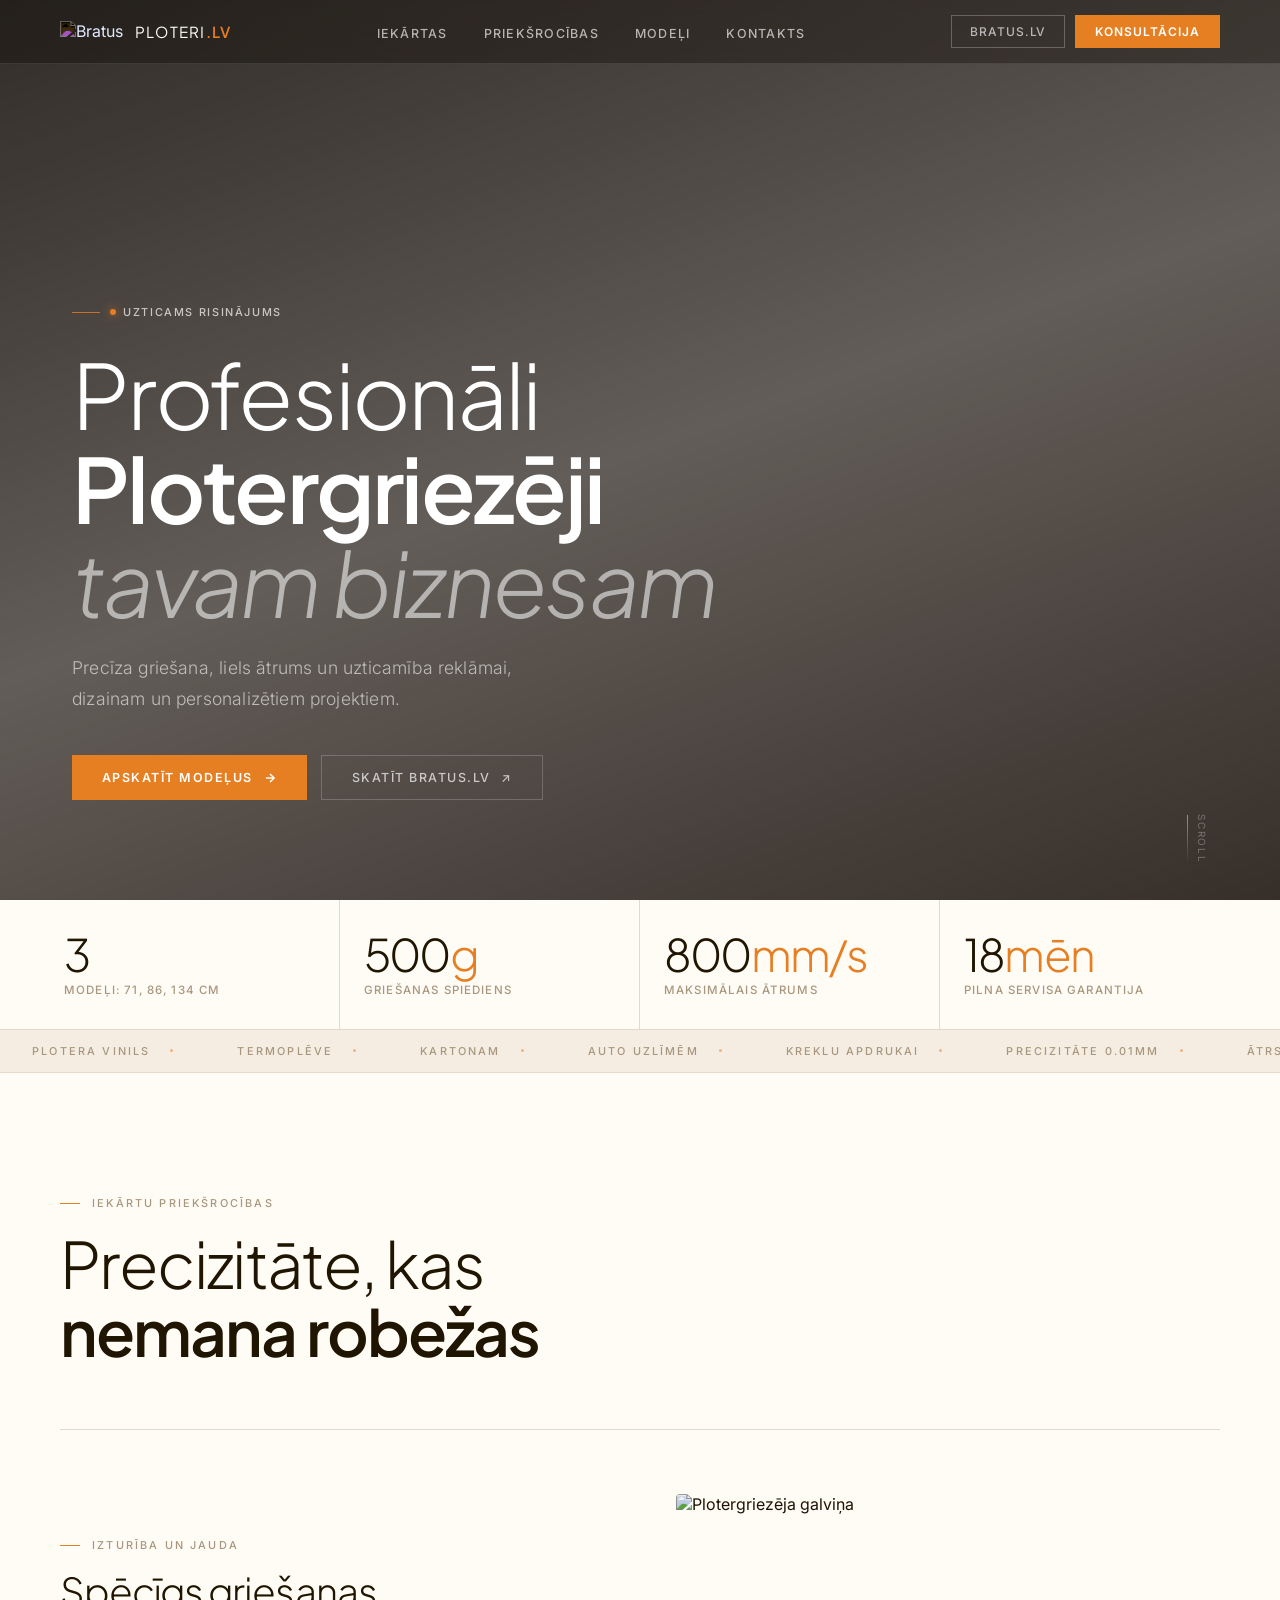
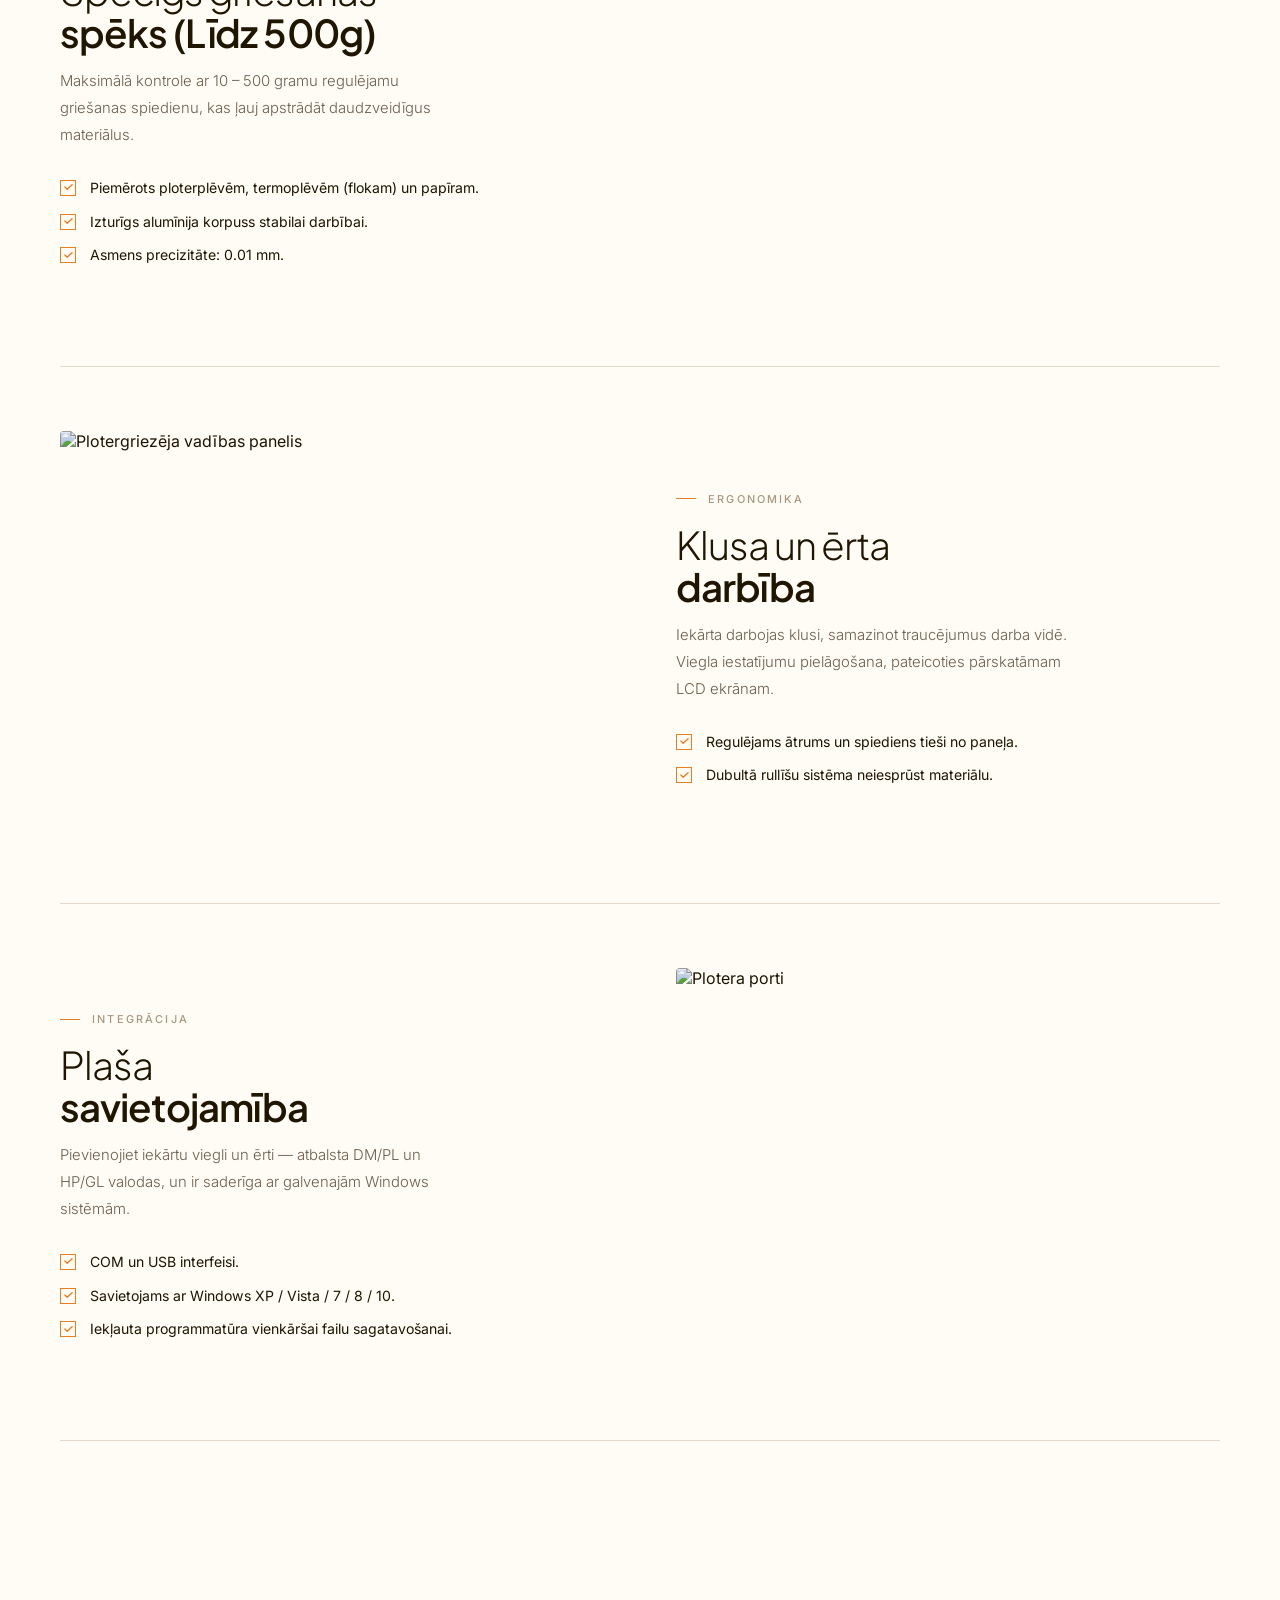
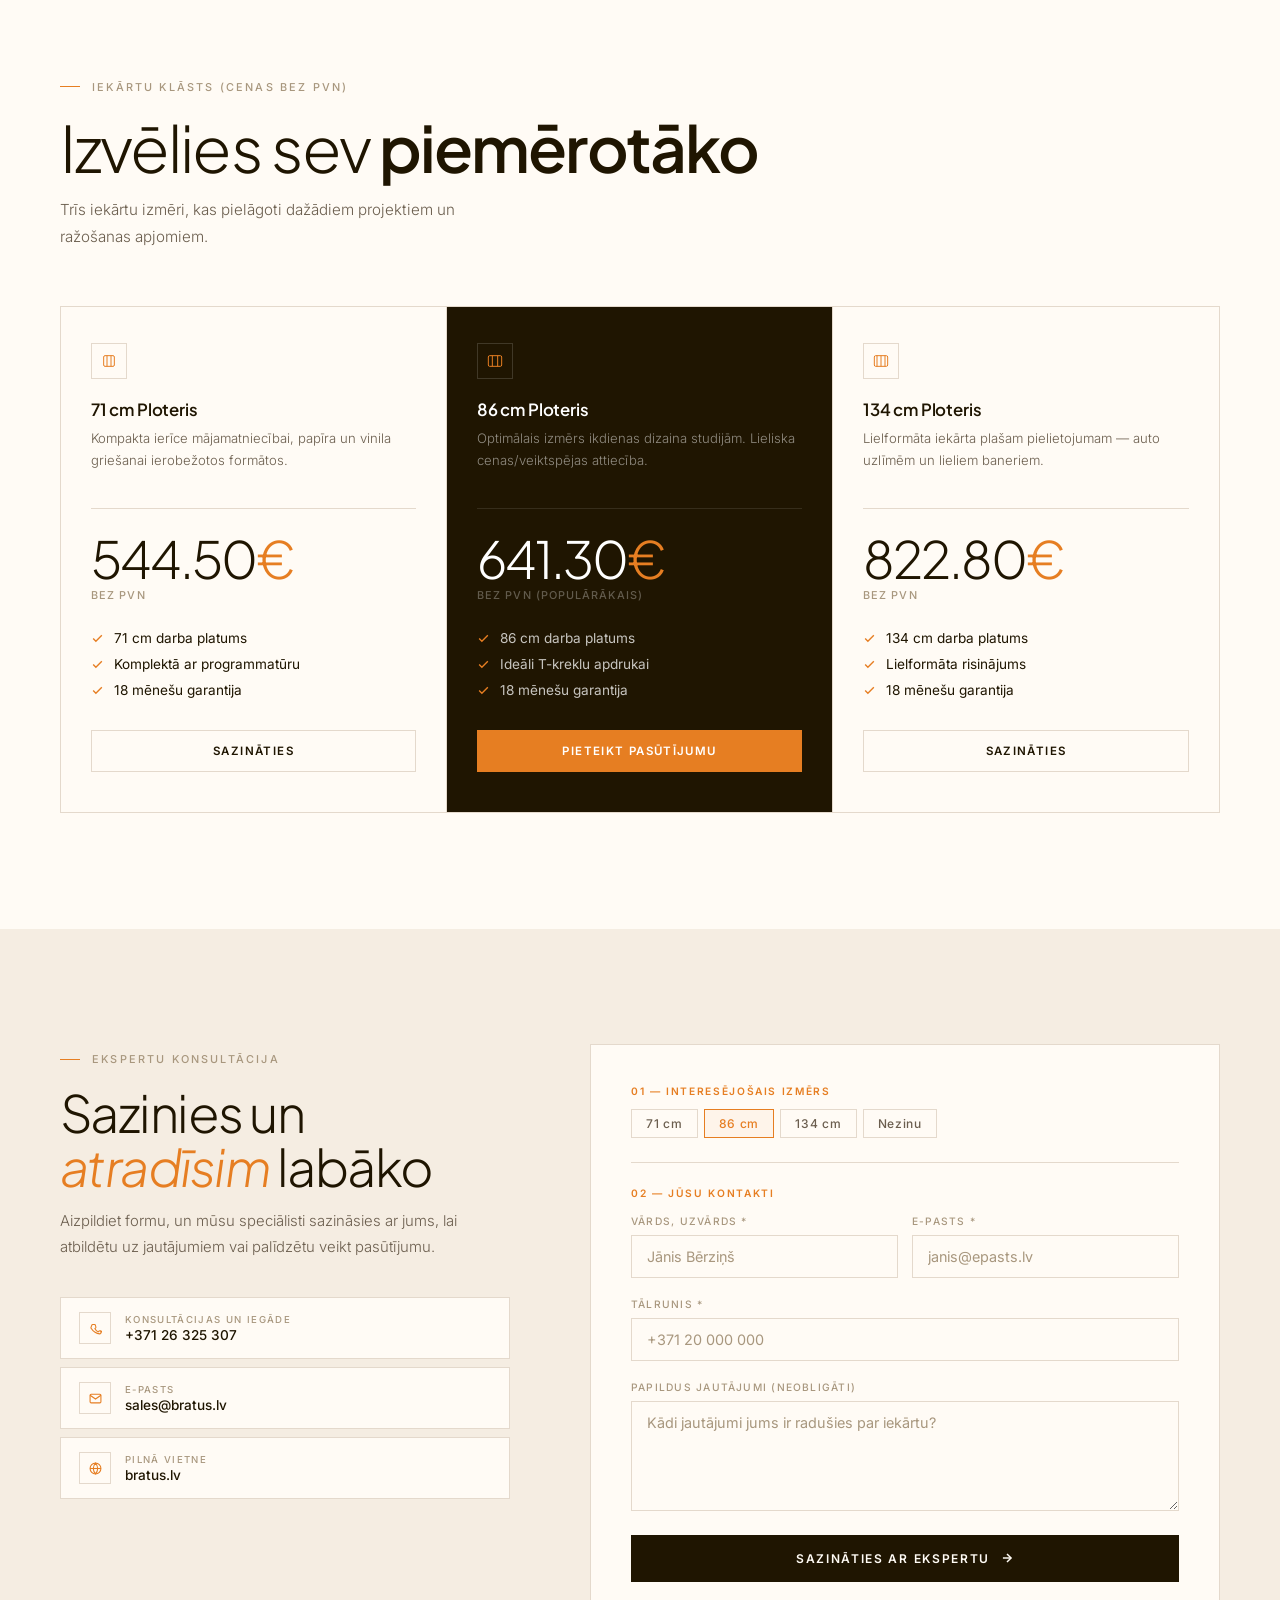
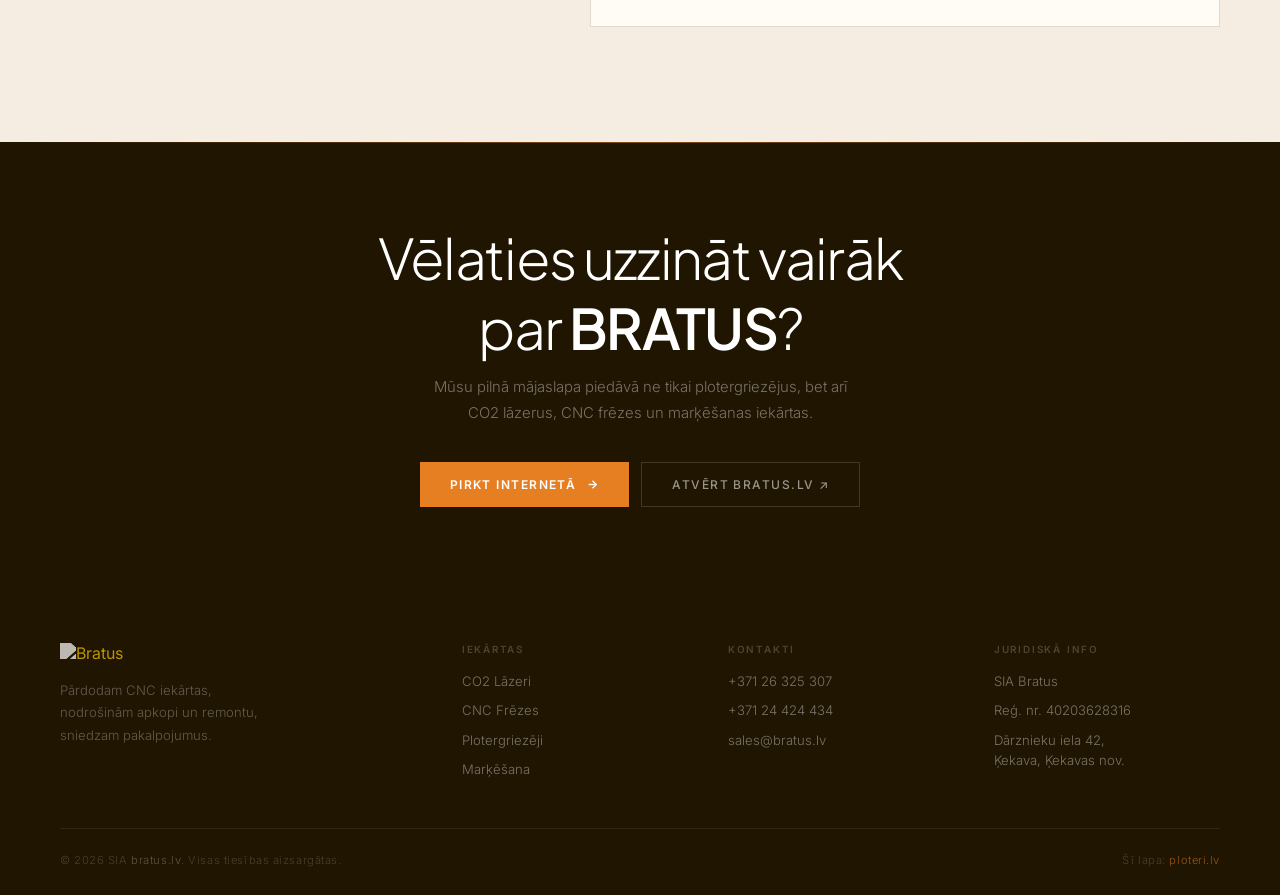
==== commit b8249151: "Update index.html" ====
--- a/index.html
+++ b/index.html
@@ -1,6 +1,7 @@
 <!DOCTYPE html>
 <html lang="lv">
 <head>
+<meta name="google-site-verification" content="ONSL5wxpzUSRXozoKSlH7bPaYvHTLznGXY1R0U0ym1U" />
 <meta charset="UTF-8">
 <meta name="viewport" content="width=device-width, initial-scale=1.0">
 <title>Plotergriezēji | BRATUS</title>
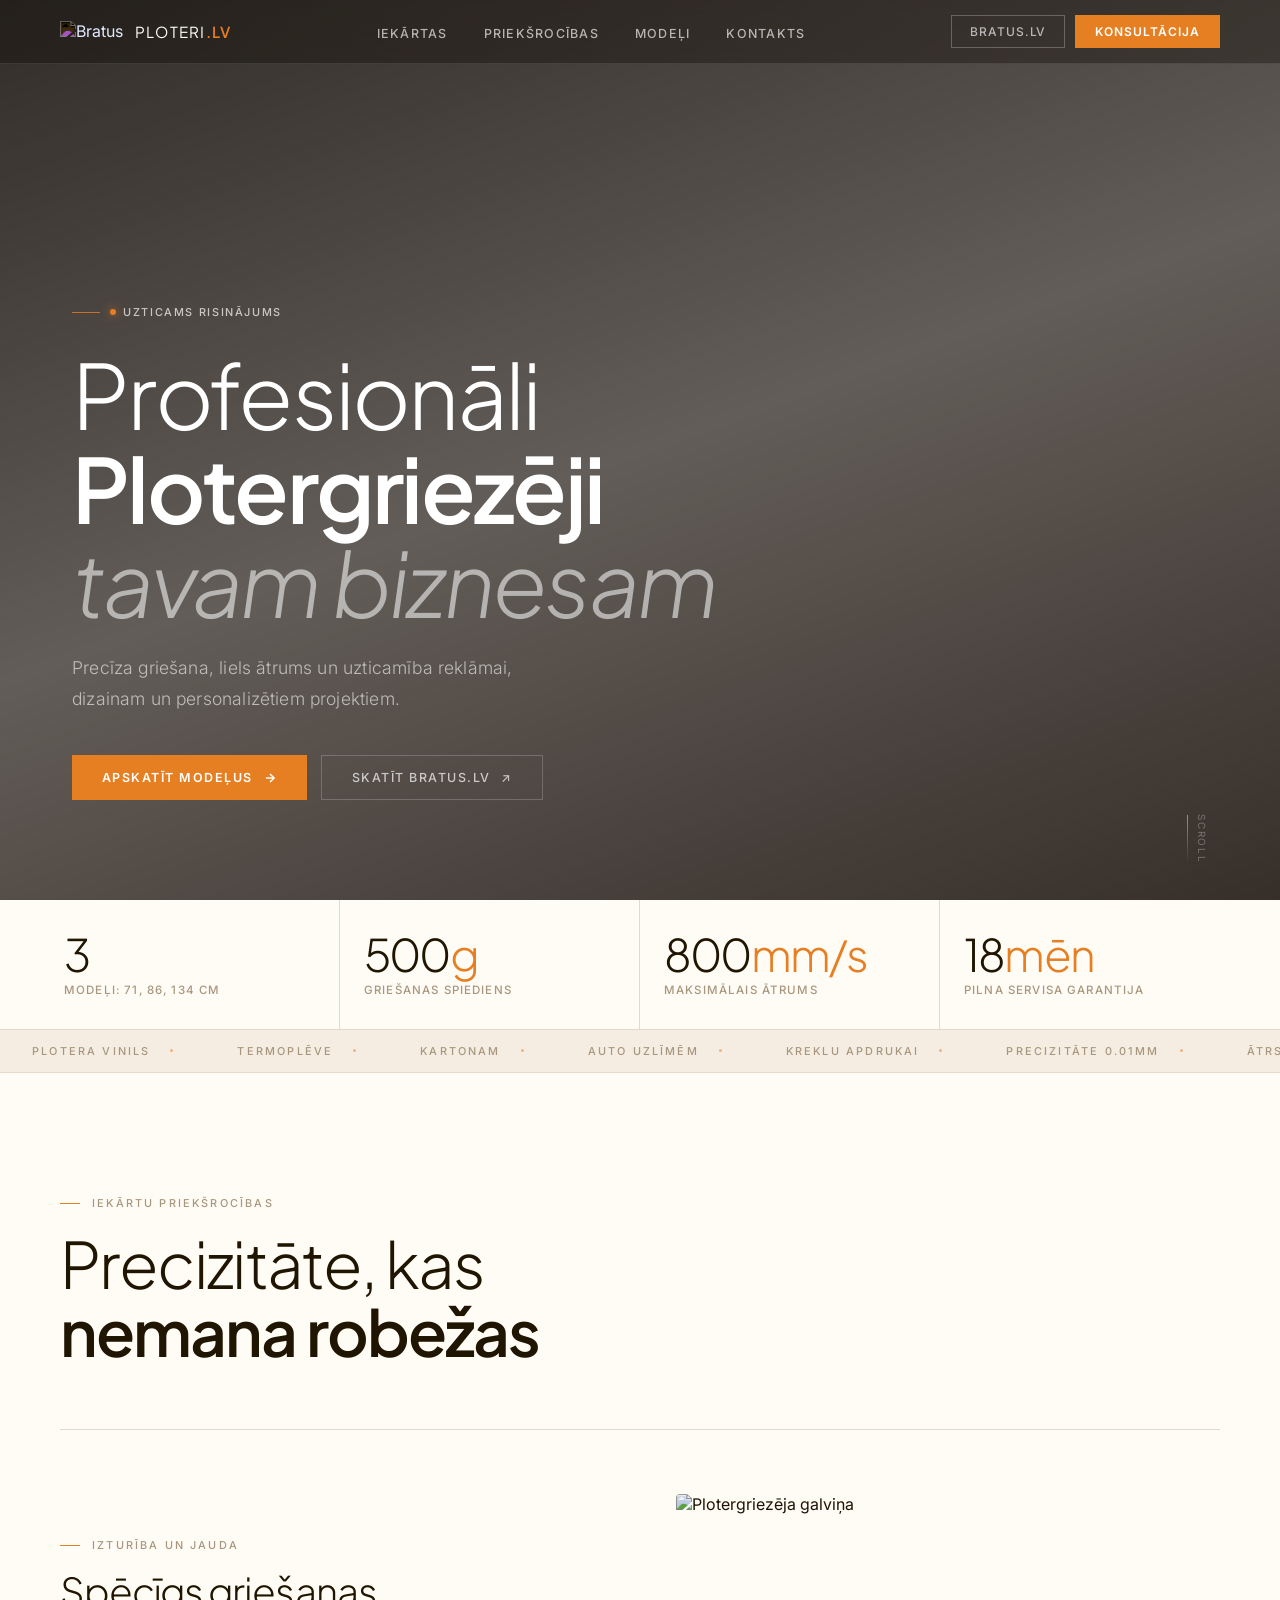
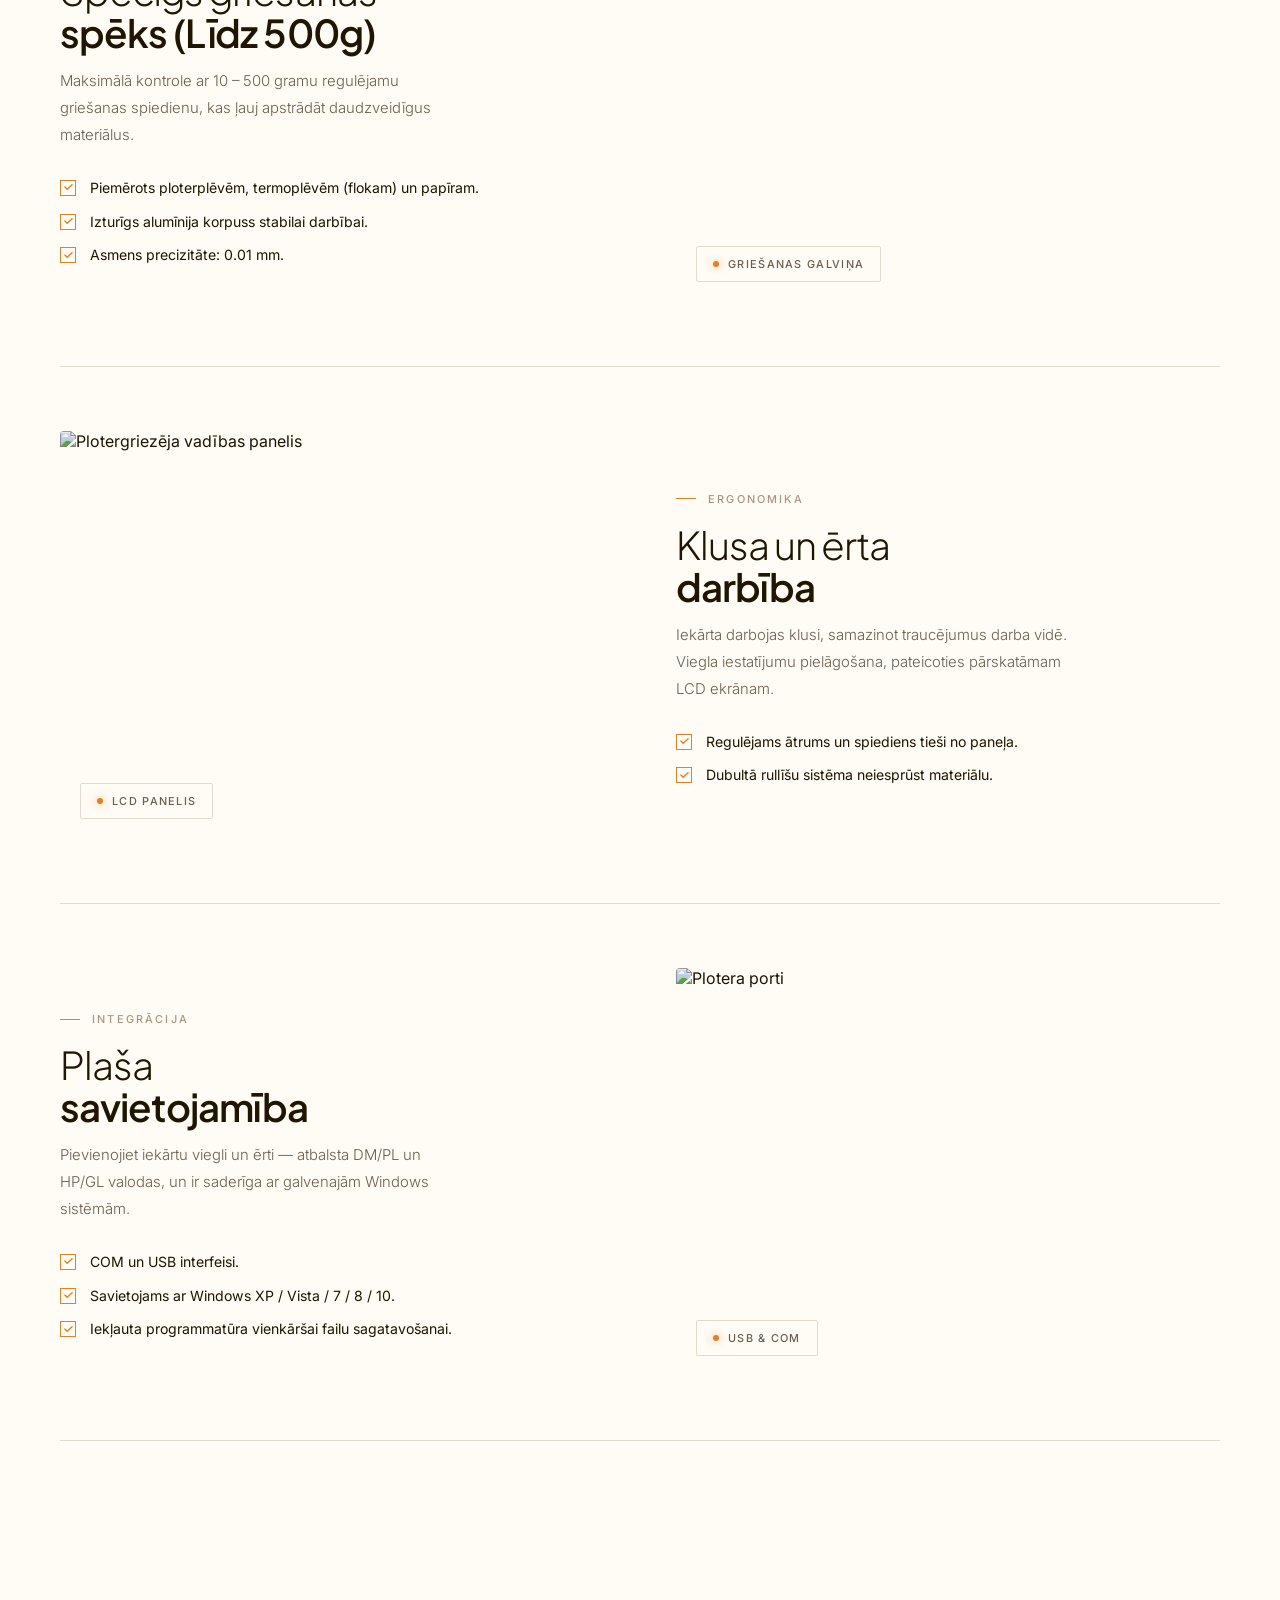
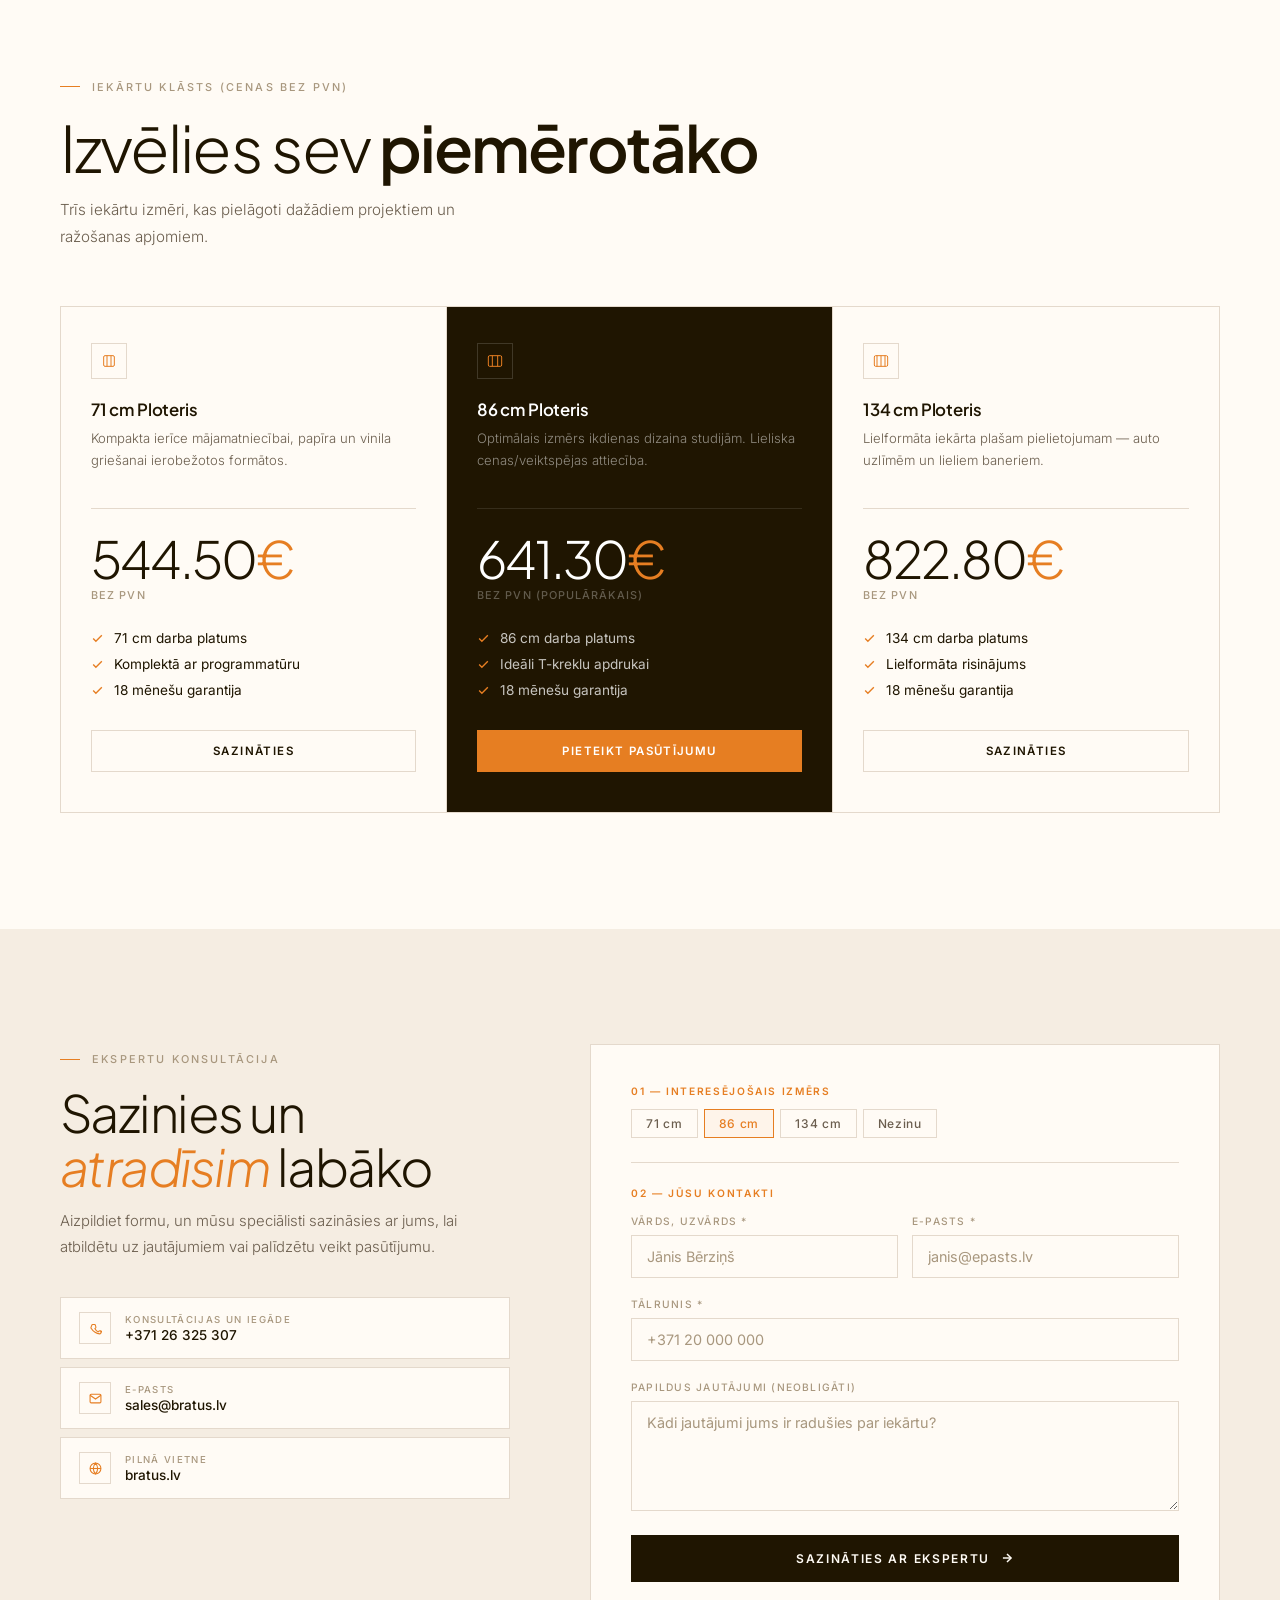
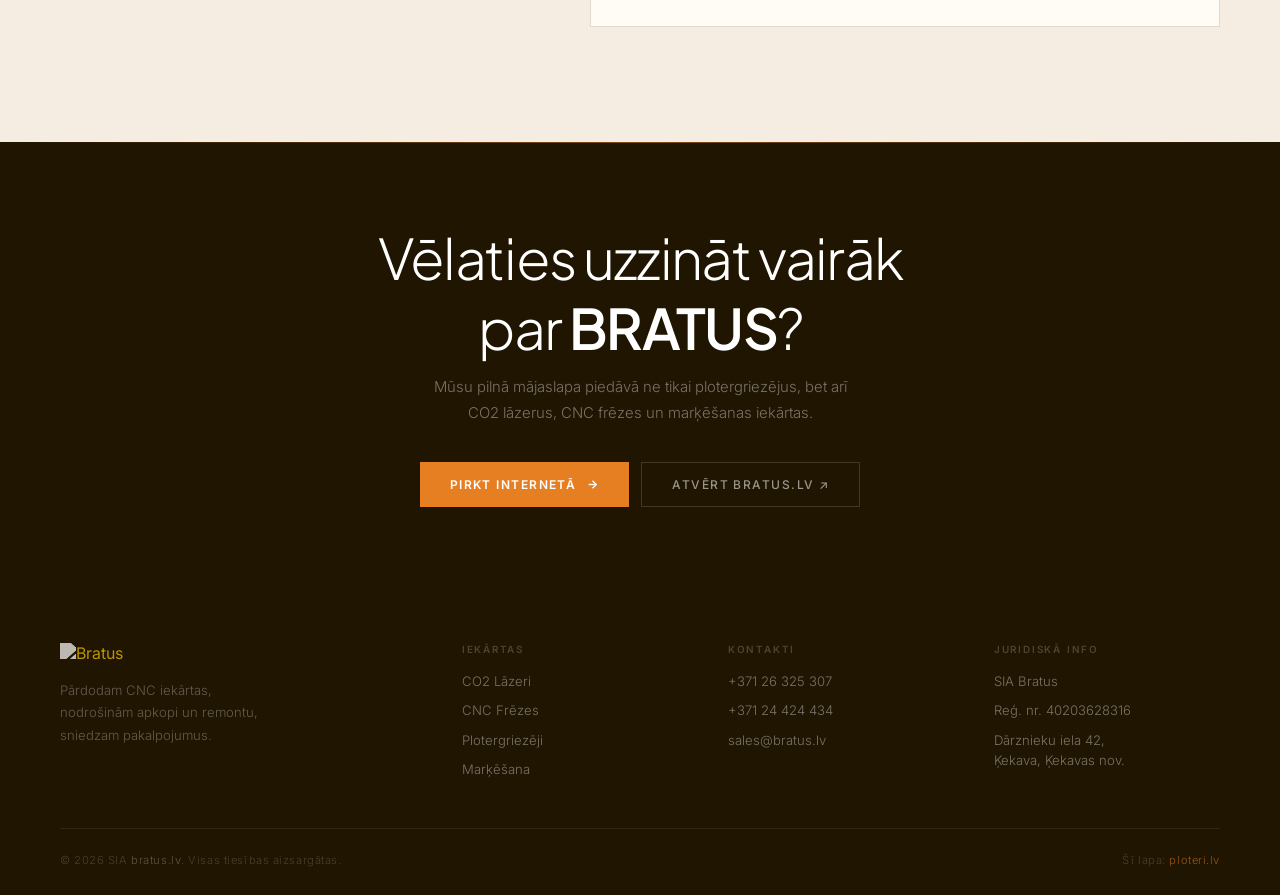
==== commit 306425c6: "Pievienots favicon logo" ====
--- a/index.html
+++ b/index.html
@@ -5,6 +5,7 @@
 <meta charset="UTF-8">
 <meta name="viewport" content="width=device-width, initial-scale=1.0">
 <title>Plotergriezēji | BRATUS</title>
+<link rel="icon" type="image/png" href="https://cdn.shopify.com/s/files/1/0720/6325/4803/files/Untitleddesign.png?v=1769505279">
 <meta name="description" content="Profesionāli plotergriezēji reklāmai un dizainam. 500g spiediens, ātra izpilde, 18 mēnešu garantija.">
 <link rel="preconnect" href="https://fonts.googleapis.com">
 <link rel="preconnect" href="https://fonts.gstatic.com" crossorigin>
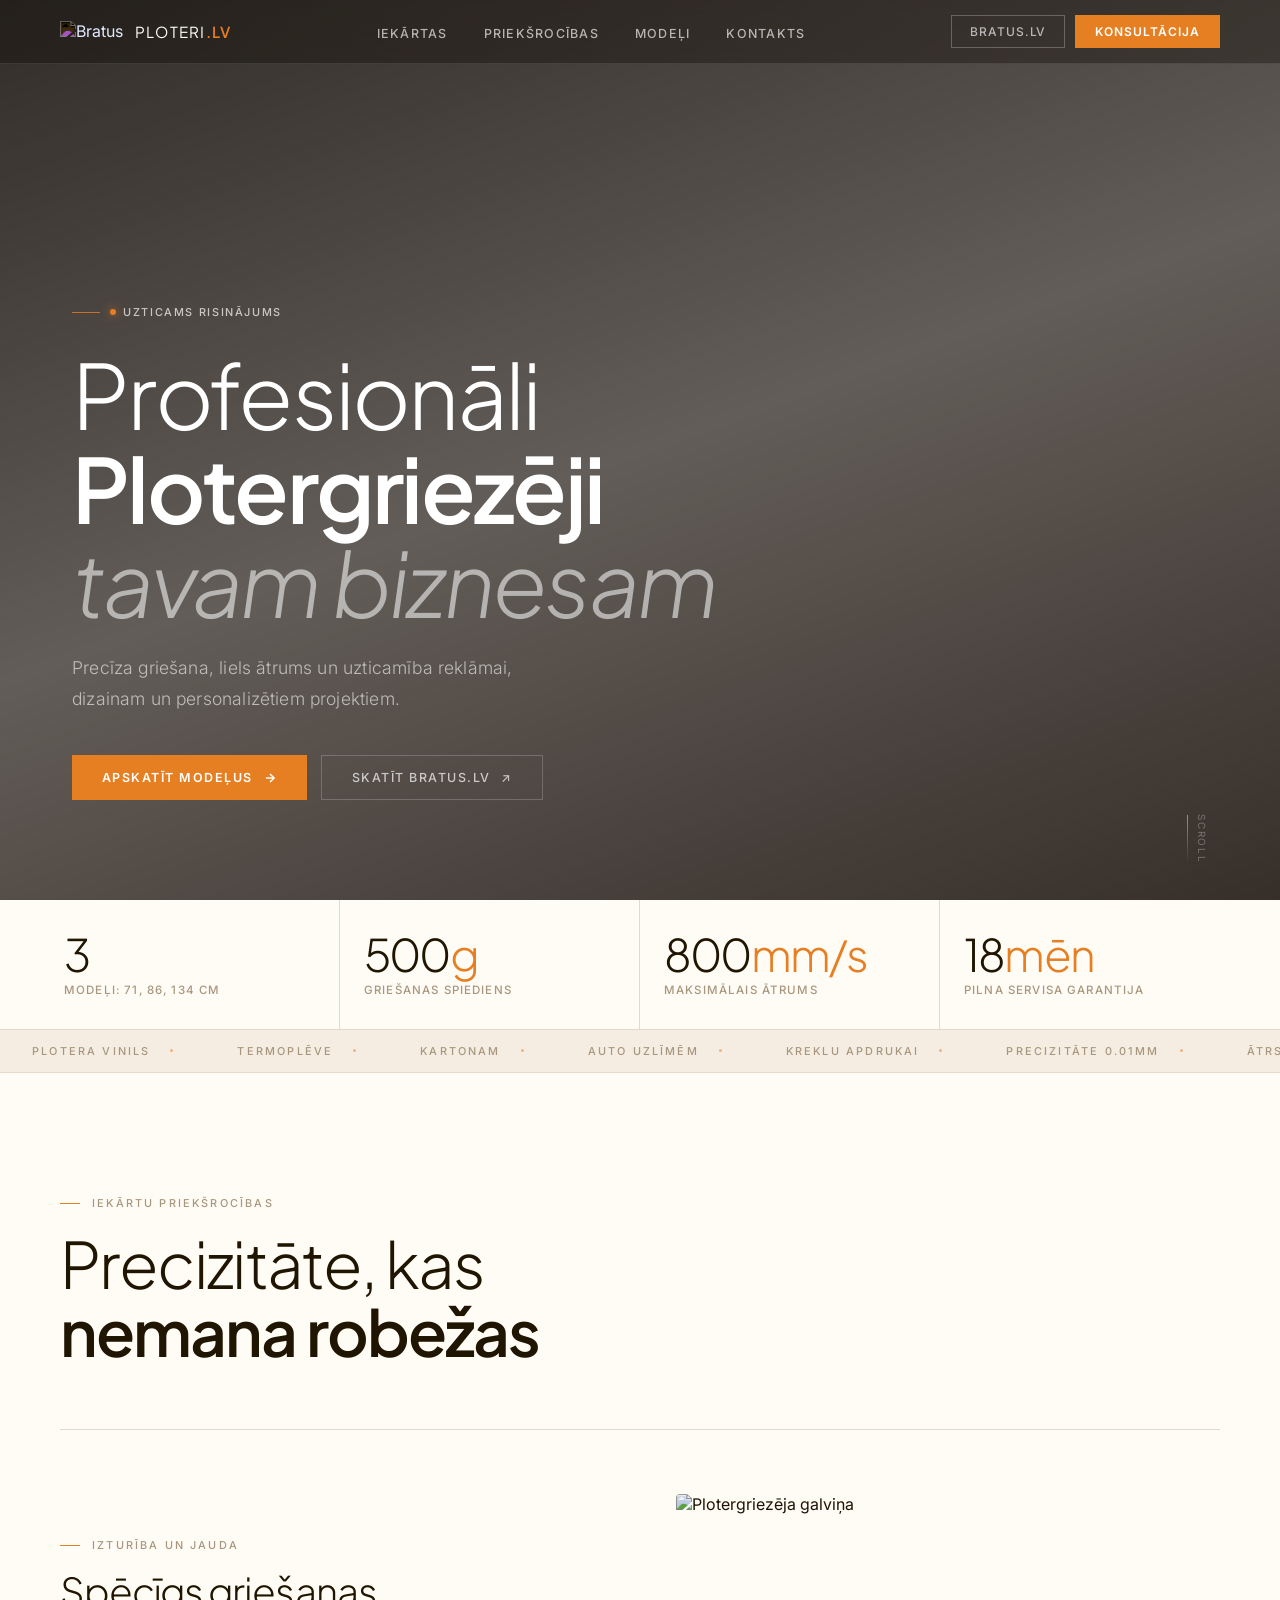
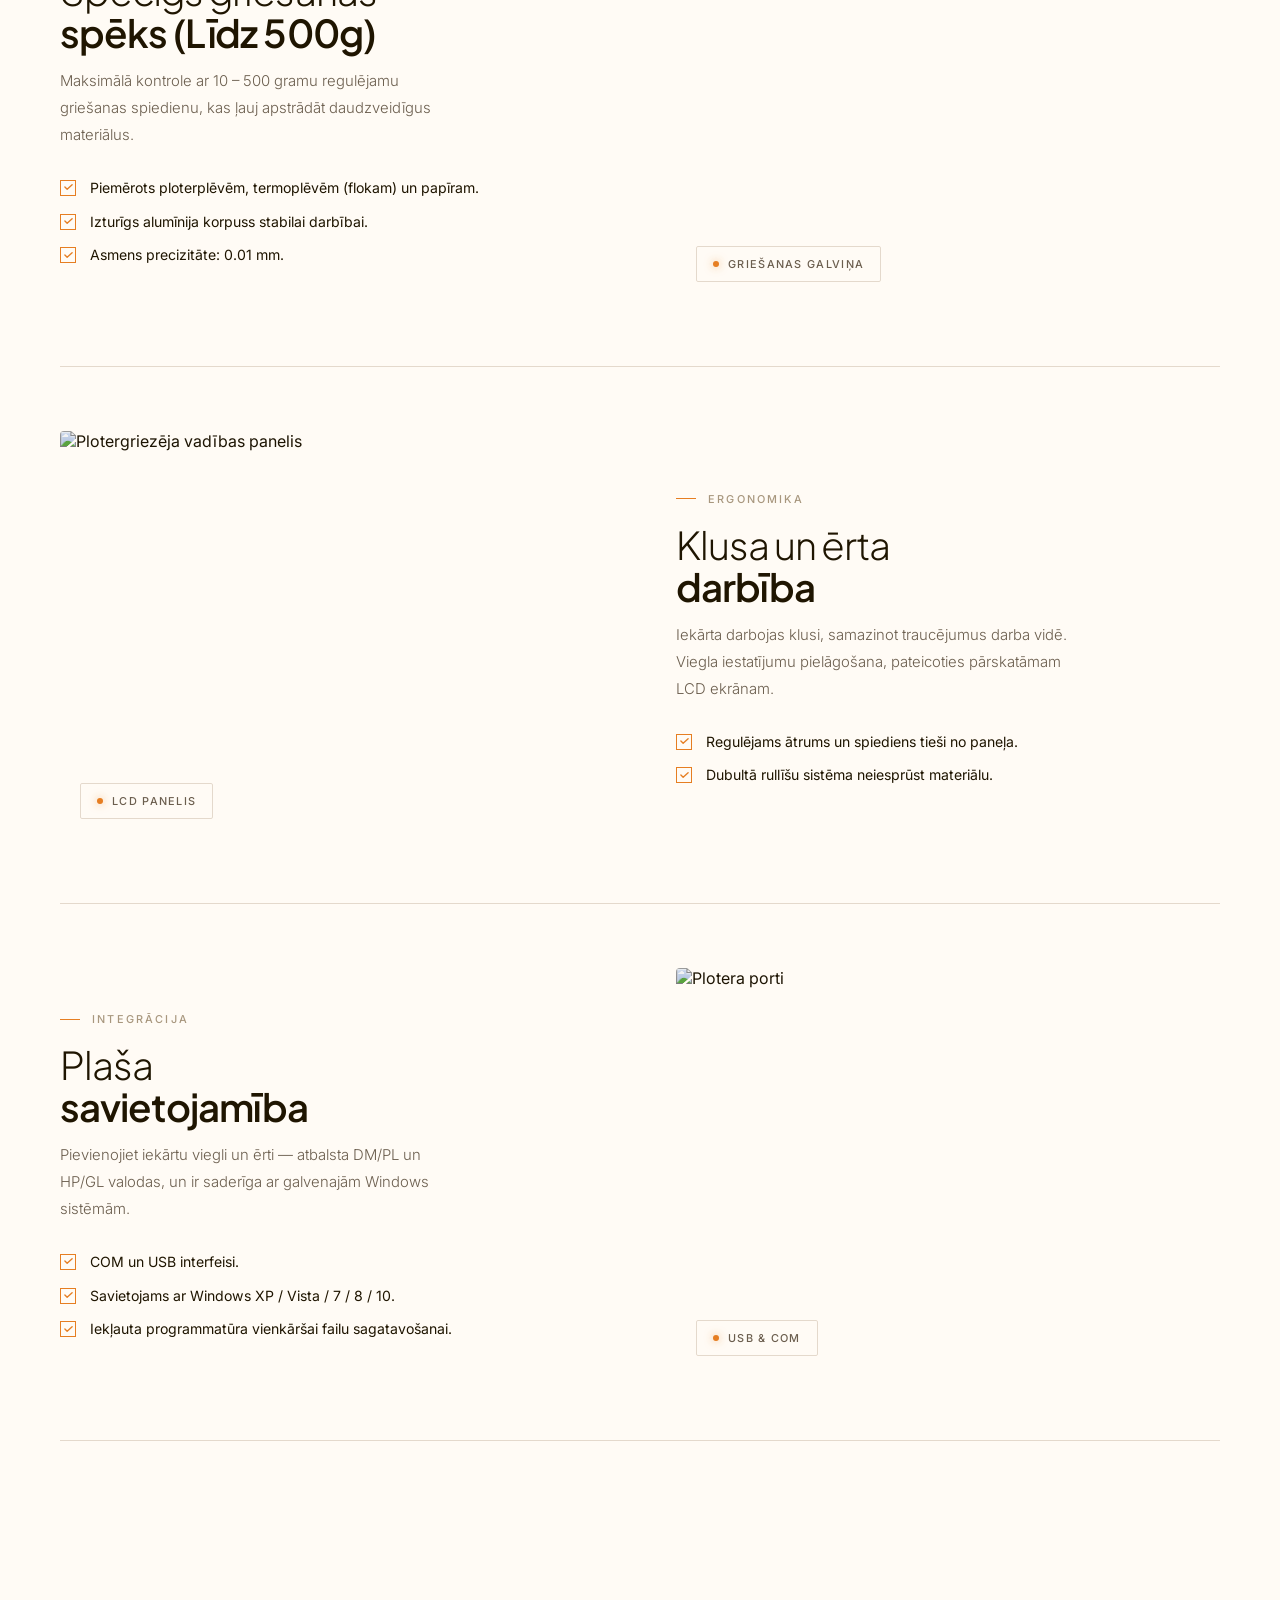
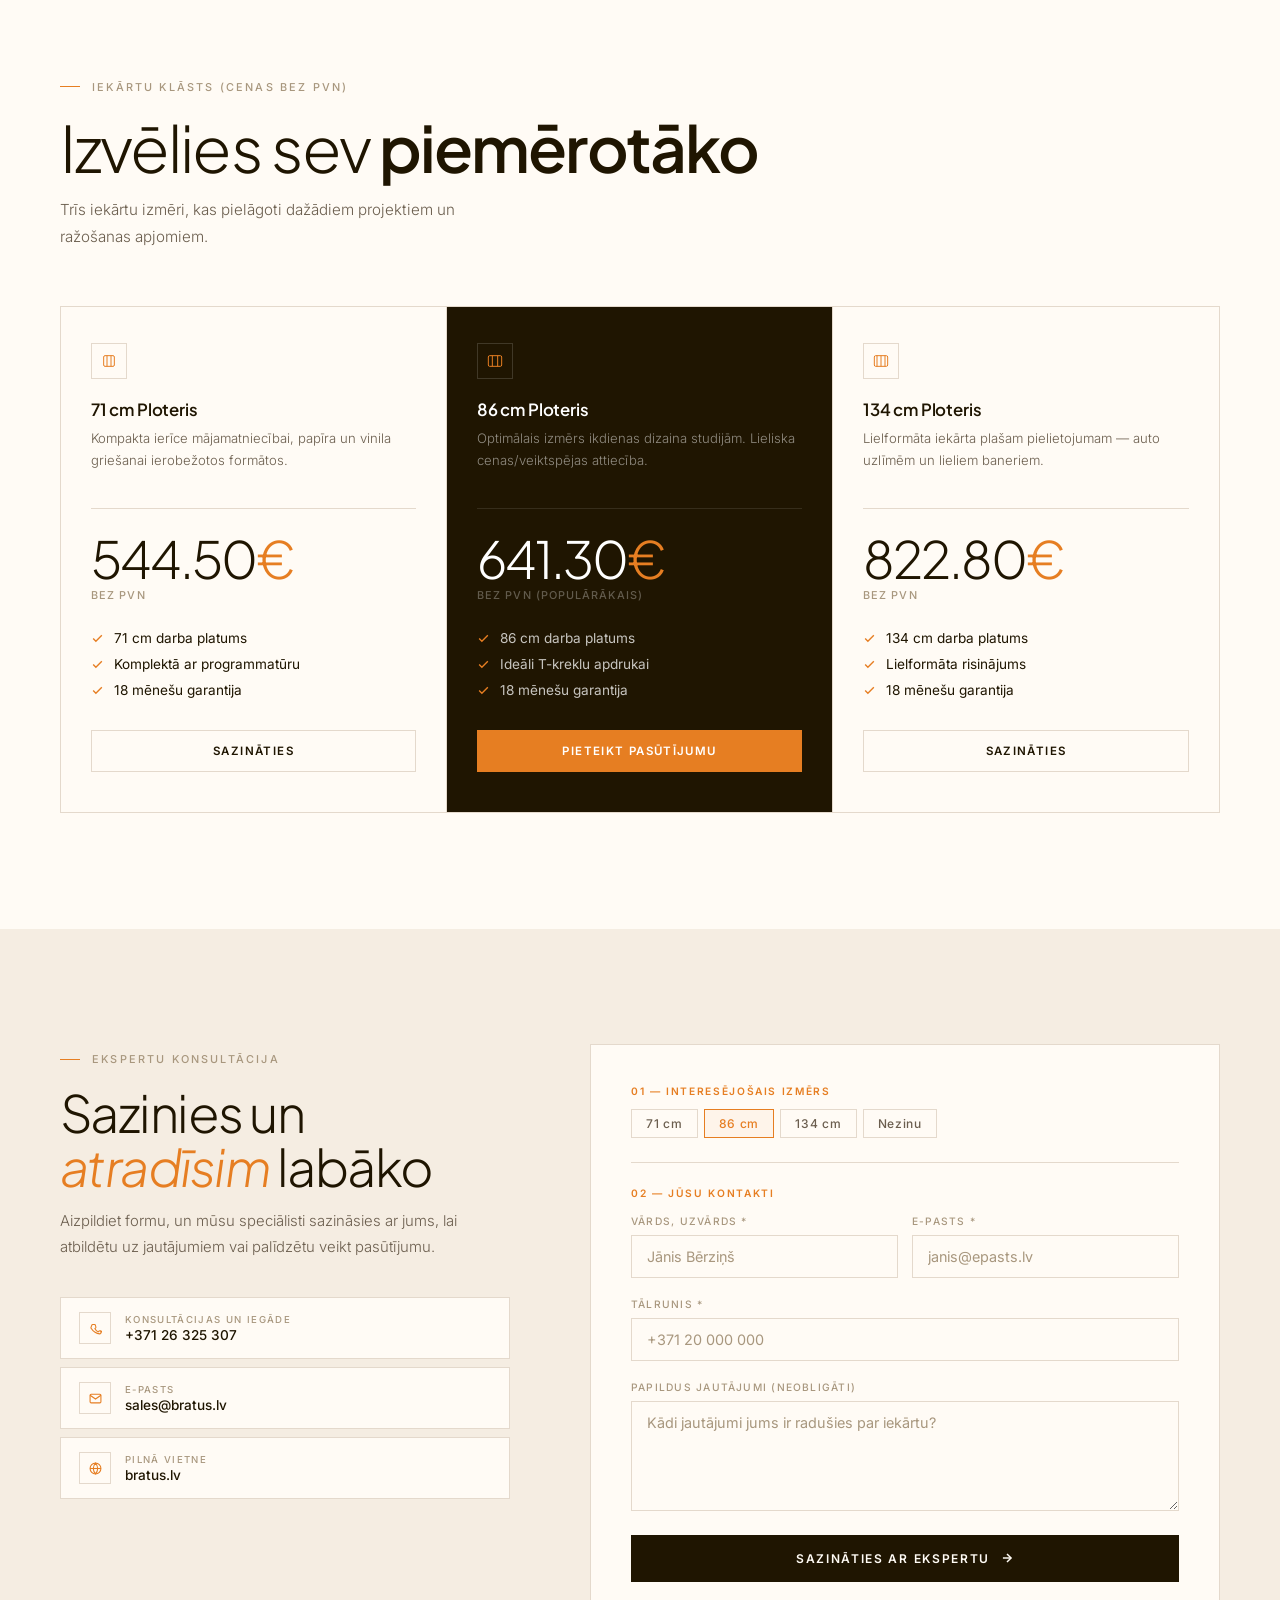
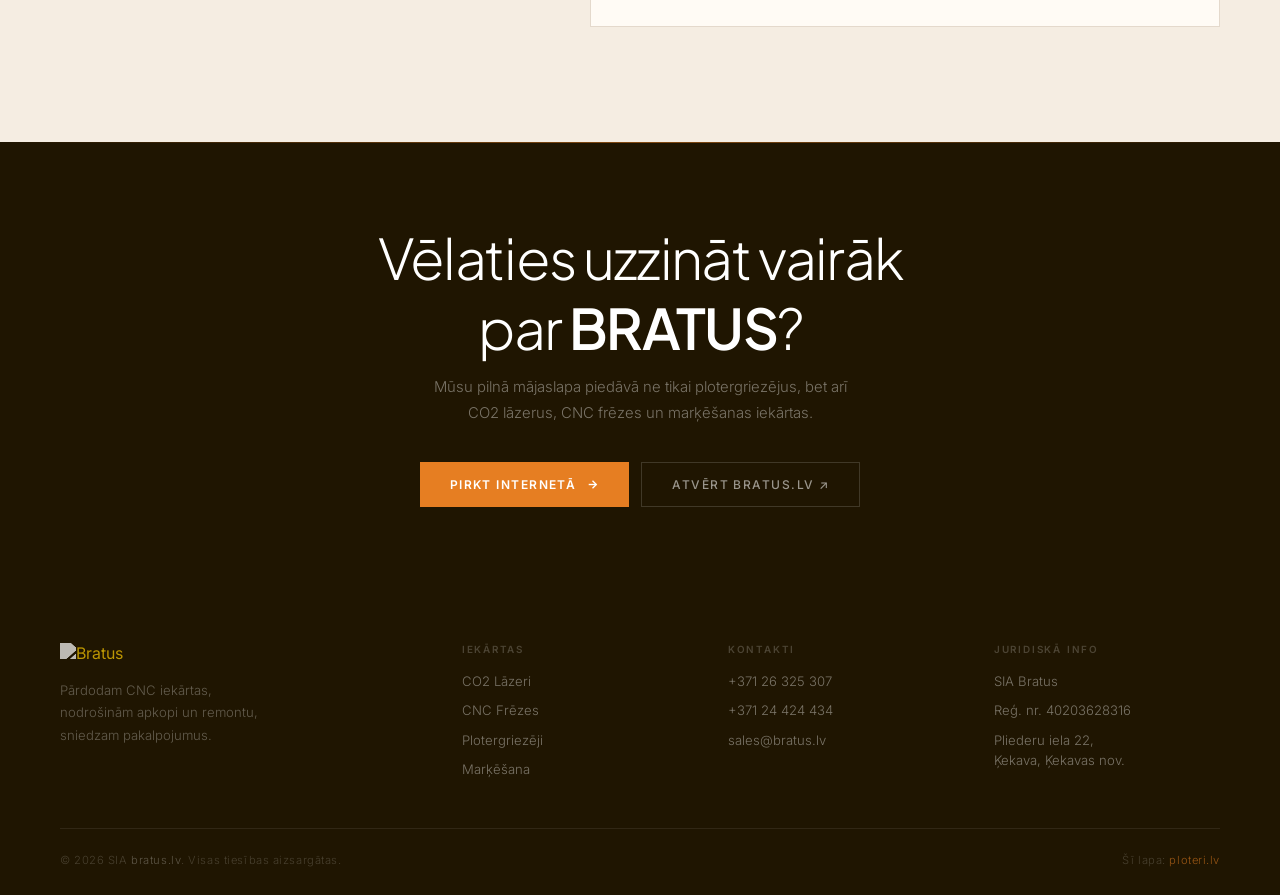
==== commit bdb13fbb: "Update address: Dārznieku iela 42 → Pliederu iela 22" ====
--- a/index.html
+++ b/index.html
@@ -1298,7 +1298,7 @@
       <h5>Juridiskā info</h5>
       <p>SIA Bratus</p>
       <p>Reģ. nr. 40203628316</p>
-      <p>Dārznieku iela 42,<br>Ķekava, Ķekavas nov.</p>
+      <p>Pliederu iela 22,<br>Ķekava, Ķekavas nov.</p>
     </div>
   </div>
   <div class="footer-bottom">
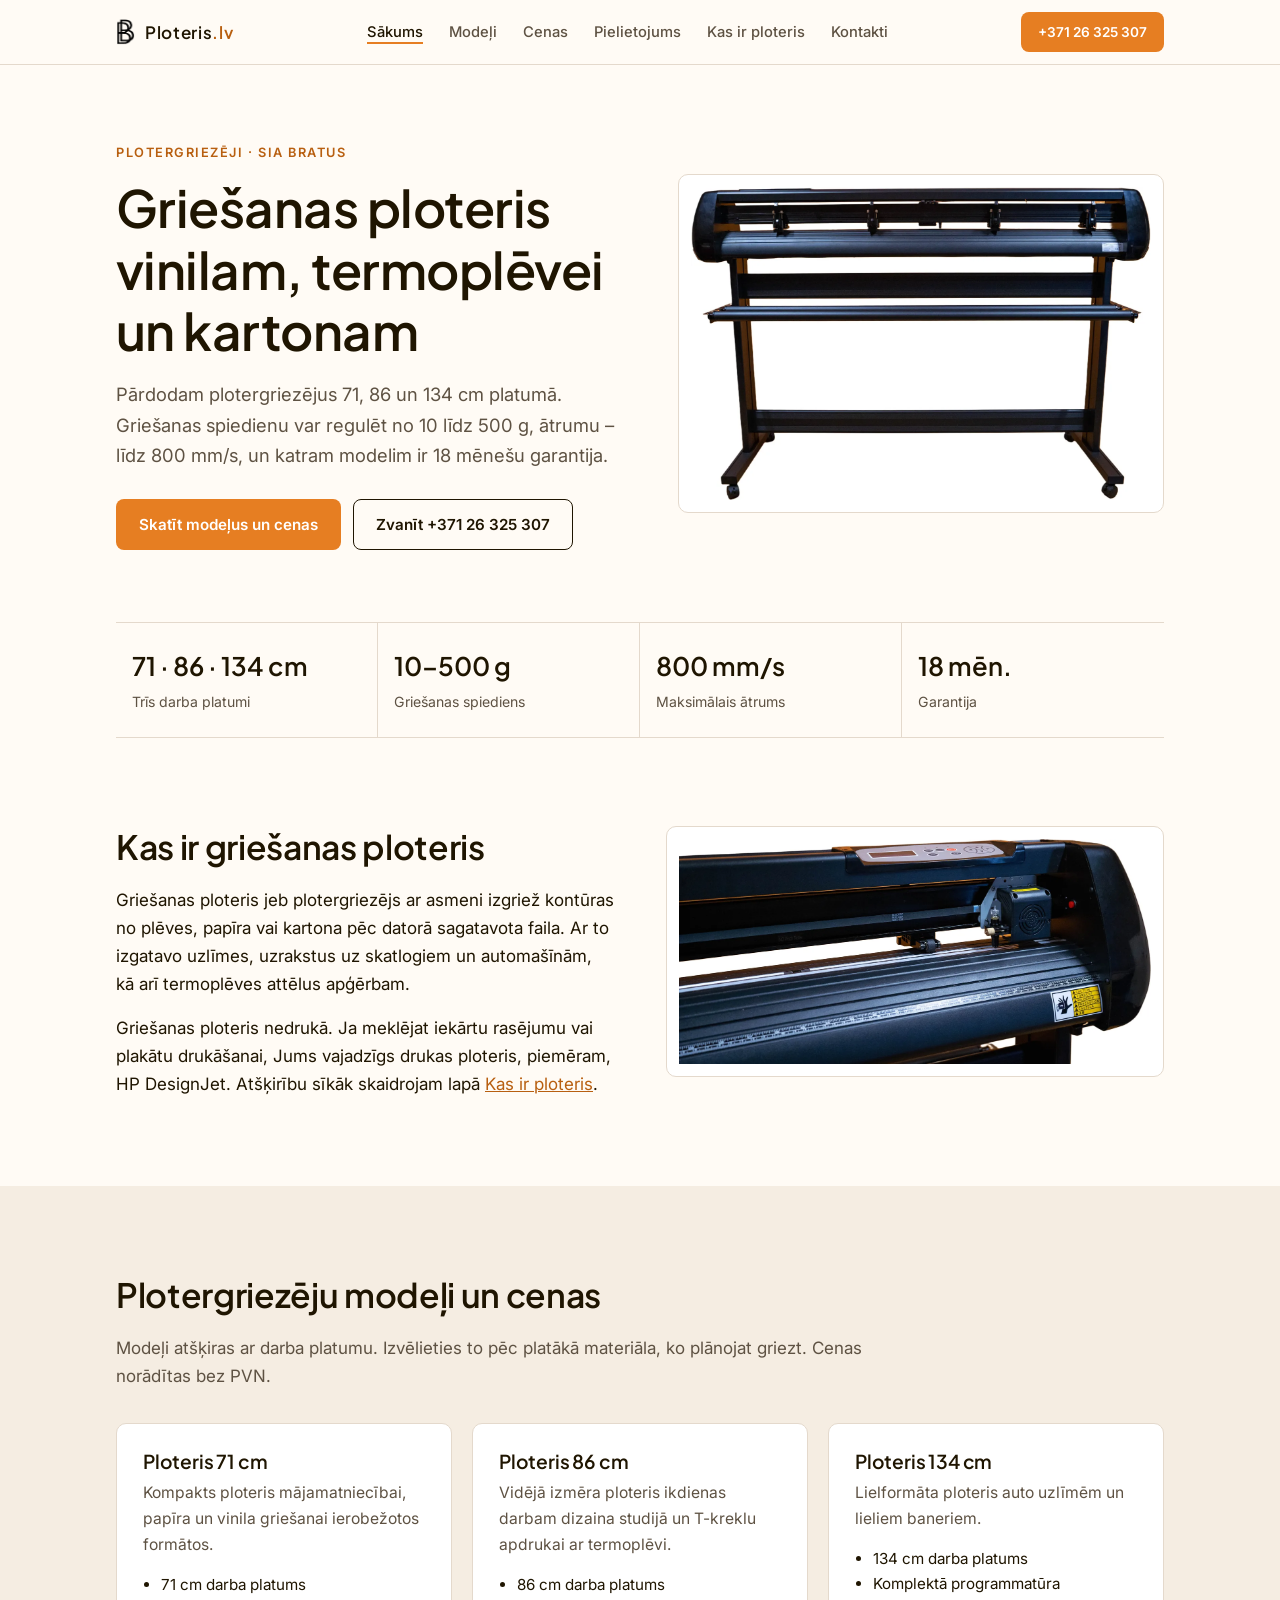
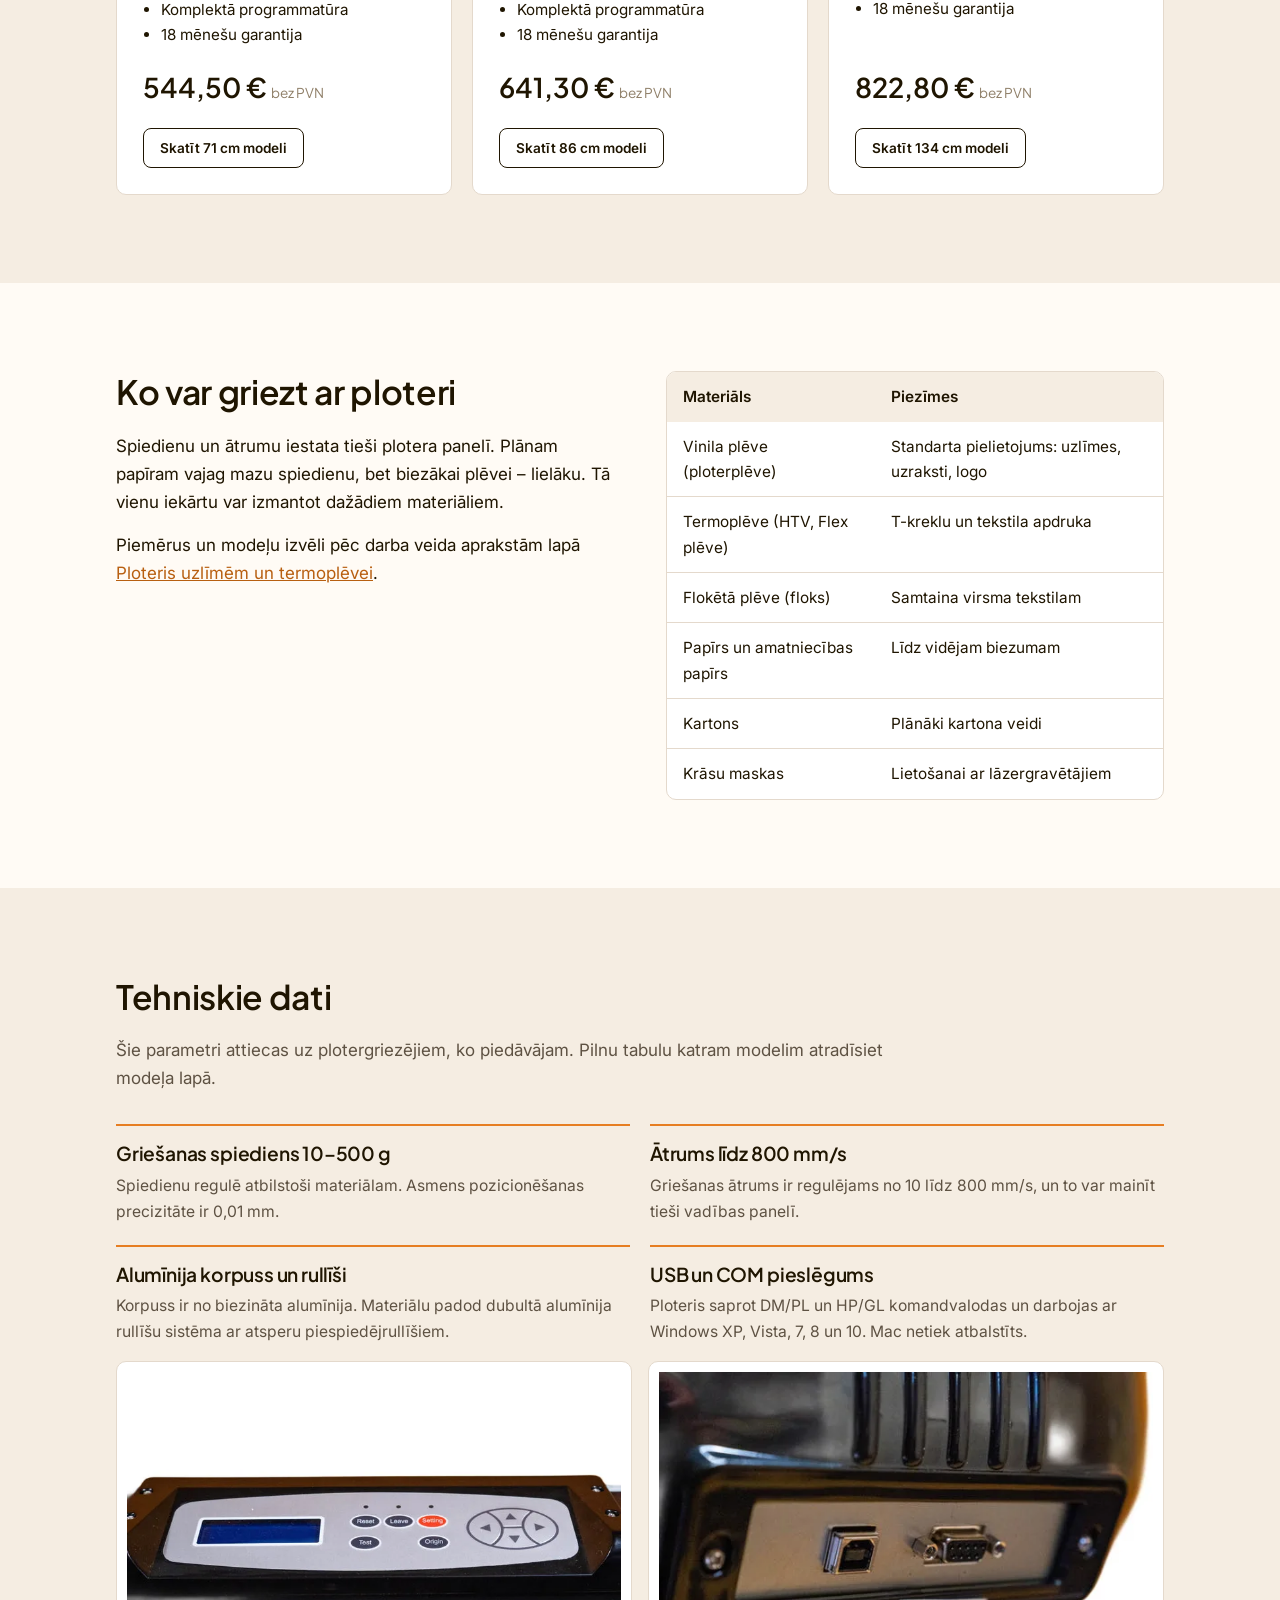
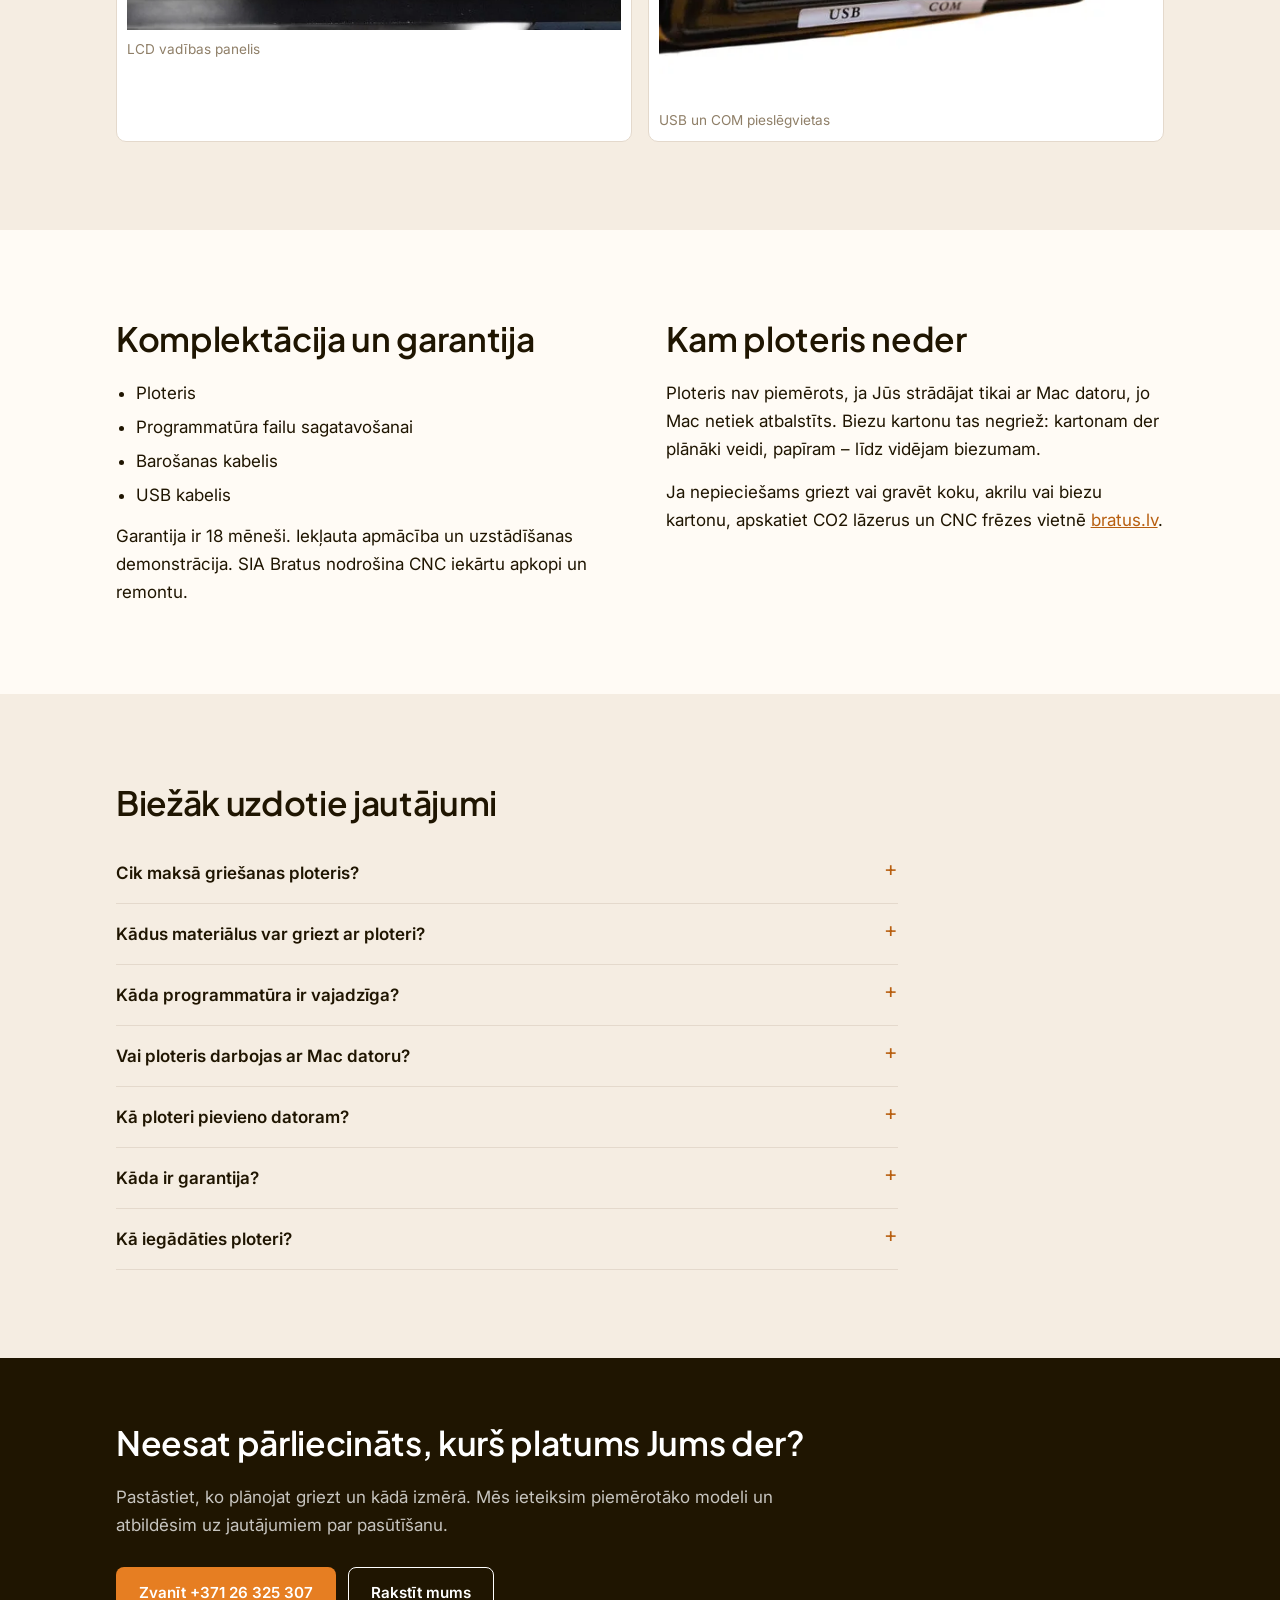
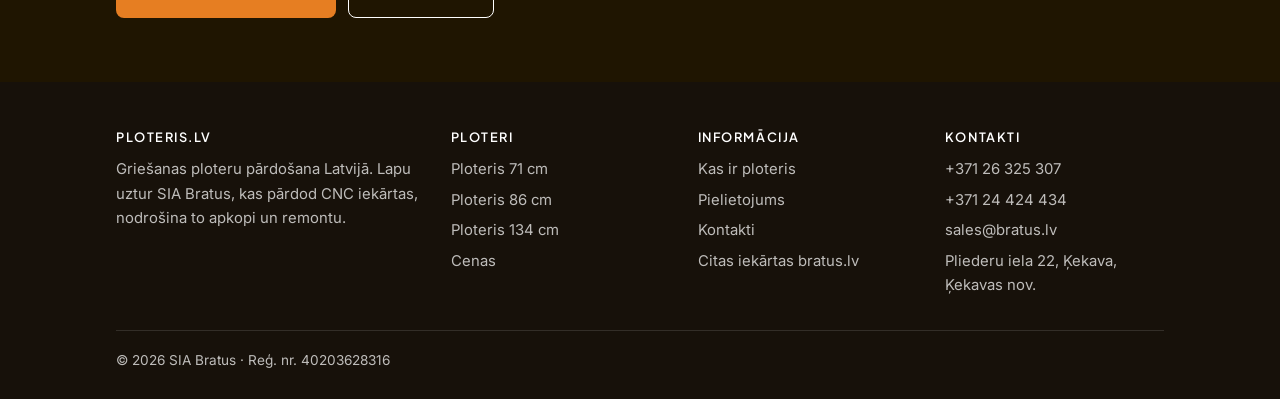
==== commit daa6cadc: "Ploteris.lv: vairāku lapu vietne ar SEO datiem - 8 lapas: sākumlapa, 3 modeļu lapas, cenas, pielieto" ====
--- a/index.html
+++ b/index.html
@@ -1,1347 +1,393 @@
 <!DOCTYPE html>
 <html lang="lv">
 <head>
-<meta name="google-site-verification" content="ONSL5wxpzUSRXozoKSlH7bPaYvHTLznGXY1R0U0ym1U" />
 <meta charset="UTF-8">
-<meta name="viewport" content="width=device-width, initial-scale=1.0">
-<title>Plotergriezēji | BRATUS</title>
-<link rel="icon" type="image/png" href="https://cdn.shopify.com/s/files/1/0720/6325/4803/files/Untitleddesign.png?v=1769505279">
-<meta name="description" content="Profesionāli plotergriezēji reklāmai un dizainam. 500g spiediens, ātra izpilde, 18 mēnešu garantija.">
+<meta name="viewport" content="width=device-width, initial-scale=1">
+<meta name="google-site-verification" content="ONSL5wxpzUSRXozoKSlH7bPaYvHTLznGXY1R0U0ym1U">
+<title>Griešanas ploteris (plotergriezējs) 71, 86, 134 cm | Ploteris.lv</title>
+<meta name="description" content="Griešanas ploteri vinilam, termoplēvei un kartonam: 71, 86 un 134 cm platumā, spiediens 10–500 g, 18 mēnešu garantija. Cena no 544,50 € bez PVN.">
+<link rel="canonical" href="https://ploteris.lv/">
+<link rel="alternate" hreflang="lv" href="https://ploteris.lv/">
+<meta name="robots" content="index, follow, max-image-preview:large">
+<meta property="og:type" content="website">
+<meta property="og:locale" content="lv_LV">
+<meta property="og:site_name" content="Ploteris.lv">
+<meta property="og:title" content="Griešanas ploteris (plotergriezējs) 71, 86, 134 cm | Ploteris.lv">
+<meta property="og:description" content="Griešanas ploteri vinilam, termoplēvei un kartonam: 71, 86 un 134 cm platumā, spiediens 10–500 g, 18 mēnešu garantija. Cena no 544,50 € bez PVN.">
+<meta property="og:url" content="https://ploteris.lv/">
+<meta property="og:image" content="https://ploteris.lv/assets/img/og-ploteris.jpg">
+<meta property="og:image:width" content="1200">
+<meta property="og:image:height" content="630">
+<meta name="twitter:card" content="summary_large_image">
+<link rel="icon" type="image/png" sizes="48x48" href="/assets/img/favicon-48.png">
+<link rel="apple-touch-icon" href="/assets/img/apple-touch-icon.png">
+<meta name="theme-color" content="#fffbf5">
 <link rel="preconnect" href="https://fonts.googleapis.com">
 <link rel="preconnect" href="https://fonts.gstatic.com" crossorigin>
-<link href="https://fonts.googleapis.com/css2?family=Plus+Jakarta+Sans:ital,wght@0,300;0,400;0,500;0,600;1,300;1,400&family=Inter:wght@300;400;500&display=swap" rel="stylesheet">
-<style>
-/* ── RESET & ROOT ── */
-*, *::before, *::after { box-sizing: border-box; margin: 0; padding: 0; }
-html { scroll-behavior: smooth; }
-body {  font-family: 'Inter', sans-serif;  background: #fffbf5;  color: #1f1501;  overflow-x: hidden;  -webkit-font-smoothing: antialiased;  -moz-osx-font-smoothing: grayscale;}
-a { text-decoration: none; color: inherit; }
-img { display: block; }
-ul { list-style: none; }
-
-:root {
-  --bg:      #fffbf5;
-  --ink:     #1f1501;
-  --ink2:    #6b5e4e;
-  --ink3:    #a8977e;
-  --accent:  #e67e22; /* BRATUS oranžais */
-  --accent-dark: #cc6b16; /* Tumšāks oranžais hover efektiem */
-  --border:  #e4d9cc;
-  --surface: #f5ede2;
-  --max:     1200px;
-  --ease:    cubic-bezier(.22,1,.36,1);
-  --gutter:  clamp(20px, 5vw, 72px);
+<link href="https://fonts.googleapis.com/css2?family=Plus+Jakarta+Sans:wght@500;600&family=Inter:wght@400;500;600&display=swap" rel="stylesheet">
+<link rel="stylesheet" href="/assets/style.css">
+<script type="application/ld+json">
+{
+ "@context": "https://schema.org",
+ "@graph": [
+  {
+   "@type": "Organization",
+   "@id": "https://ploteris.lv/#org",
+   "name": "SIA Bratus",
+   "url": "https://bratus.lv",
+   "logo": "https://ploteris.lv/assets/img/favicon.png",
+   "email": "sales@bratus.lv",
+   "telephone": "+37126325307",
+   "vatID": "LV40203628316",
+   "taxID": "40203628316",
+   "address": {
+    "@type": "PostalAddress",
+    "streetAddress": "Pliederu iela 22",
+    "addressLocality": "Ķekava",
+    "addressRegion": "Ķekavas novads",
+    "addressCountry": "LV"
+   },
+   "contactPoint": [
+    {
+     "@type": "ContactPoint",
+     "telephone": "+37126325307",
+     "contactType": "sales",
+     "areaServed": "LV",
+     "availableLanguage": "lv"
+    },
+    {
+     "@type": "ContactPoint",
+     "telephone": "+37124424434",
+     "contactType": "sales",
+     "areaServed": "LV",
+     "availableLanguage": "lv"
+    }
+   ]
+  },
+  {
+   "@type": "WebSite",
+   "@id": "https://ploteris.lv/#website",
+   "url": "https://ploteris.lv/",
+   "name": "Ploteris.lv",
+   "inLanguage": "lv",
+   "publisher": {
+    "@id": "https://ploteris.lv/#org"
+   }
+  },
+  {
+   "@type": "FAQPage",
+   "mainEntity": [
+    {
+     "@type": "Question",
+     "name": "Cik maksā griešanas ploteris?",
+     "acceptedAnswer": {
+      "@type": "Answer",
+      "text": "Plotergriezēja 71 cm modelis maksā 544,50 €, 86 cm modelis – 641,30 €, bet 134 cm modelis – 822,80 €. Visas cenas norādītas bez PVN. Salīdzinājums ir lapā Cenas."
+     }
+    },
+    {
+     "@type": "Question",
+     "name": "Kādus materiālus var griezt ar ploteri?",
+     "acceptedAnswer": {
+      "@type": "Answer",
+      "text": "Vinila plēvi, termoplēvi (HTV jeb Flex plēvi), flokēto plēvi, papīru līdz vidējam biezumam, plānākus kartona veidus un krāsu maskas lāzergravēšanai."
+     }
+    },
+    {
+     "@type": "Question",
+     "name": "Kāda programmatūra ir vajadzīga?",
+     "acceptedAnswer": {
+      "@type": "Answer",
+      "text": "Programmatūra failu sagatavošanai ir iekļauta komplektā. Ploteris saprot DM/PL un HP/GL komandvalodas un ir saderīgs ar Windows XP, Vista, 7, 8 un 10."
+     }
+    },
+    {
+     "@type": "Question",
+     "name": "Vai ploteris darbojas ar Mac datoru?",
+     "acceptedAnswer": {
+      "@type": "Answer",
+      "text": "Nē. Saskaņā ar tehnisko specifikāciju Mac netiek atbalstīts, tāpēc ploterim vajadzīgs dators ar Windows."
+     }
+    },
+    {
+     "@type": "Question",
+     "name": "Kā ploteri pievieno datoram?",
+     "acceptedAnswer": {
+      "@type": "Answer",
+      "text": "Ar USB kabeli vai caur COM (RS-232) pieslēgvietu. USB kabelis ir komplektā."
+     }
+    },
+    {
+     "@type": "Question",
+     "name": "Kāda ir garantija?",
+     "acceptedAnswer": {
+      "@type": "Answer",
+      "text": "Visiem trim modeļiem garantija ir 18 mēneši."
+     }
+    },
+    {
+     "@type": "Question",
+     "name": "Kā iegādāties ploteri?",
+     "acceptedAnswer": {
+      "@type": "Answer",
+      "text": "Zvaniet +371 26 325 307, rakstiet uz sales@bratus.lv vai pasūtiet internetā bratus.lv."
+     }
+    }
+   ]
+  },
+  {
+   "@type": "ItemList",
+   "itemListElement": [
+    {
+     "@type": "ListItem",
+     "position": 1,
+     "url": "https://ploteris.lv/ploteris-71-cm/"
+    },
+    {
+     "@type": "ListItem",
+     "position": 2,
+     "url": "https://ploteris.lv/ploteris-86-cm/"
+    },
+    {
+     "@type": "ListItem",
+     "position": 3,
+     "url": "https://ploteris.lv/ploteris-134-cm/"
+    }
+   ]
+  }
+ ]
 }
-
-/* ── NAV ── */
-.nav {
-  position: fixed; top: 0; left: 0; right: 0; z-index: 300;
-  height: 64px;
-  display: flex; align-items: center; justify-content: space-between;
-  padding: 0 clamp(20px, 5vw, 60px);
-  background: rgba(255,251,245,0.88);
-  backdrop-filter: blur(20px);
-  border-bottom: 1px solid var(--border);
-  transition: background 0.3s;
-}
-.nav.over-hero {
-  background: rgba(15,10,5,0.35);
-  border-bottom-color: rgba(255,255,255,0.1);
-}
-.nav-logo {
-  display: flex; align-items: center; gap: 12px;
-  flex-shrink: 0;
-}
-.nav-logo img { height: 22px; width: auto; filter: brightness(0); transition: filter 0.3s; }
-.nav.over-hero .nav-logo img { filter: brightness(1) invert(1); }
-.nav-logo-text {
-  font-family: 'Plus Jakarta Sans', sans-serif;
-  font-weight: 400;
-  font-size: 0.95rem;
-  letter-spacing: 0.08em;
-  color: var(--ink);
-  text-transform: uppercase;
-}
-.nav.over-hero .nav-logo-text { color: #fff; }
-.nav-logo-text em {
-  font-style: normal;
-  color: var(--accent);
-  font-weight: 600;
-}
-.nav-links {
-  display: flex; align-items: center; gap: 36px;
-}
-.nav-links a {
-  font-size: 0.78rem;
-  letter-spacing: 0.1em;
-  text-transform: uppercase;
-  color: var(--ink2);
-  transition: color 0.2s;
-  font-weight: 500;
-}
-.nav.over-hero .nav-links a { color: rgba(255,255,255,0.65); }
-.nav-links a:hover { color: var(--ink); }
-.nav.over-hero .nav-links a:hover { color: #fff; }
-.nav-cta-wrap {
-  display: flex; align-items: center; gap: 10px; flex-shrink: 0;
-}
-.btn-nav-ghost {
-  padding: 8px 18px;
-  font-size: 0.75rem;
-  letter-spacing: 0.08em;
-  text-transform: uppercase;
-  border: 1px solid var(--border);
-  color: var(--ink2);
-  transition: all 0.2s;
-  font-weight: 500;
-}
-.nav.over-hero .btn-nav-ghost {
-  border-color: rgba(255,255,255,0.25);
-  color: rgba(255,255,255,0.65);
-}
-.btn-nav-ghost:hover { border-color: var(--ink); color: var(--ink); }
-.btn-nav-accent {
-  padding: 9px 20px;
-  font-size: 0.75rem;
-  letter-spacing: 0.08em;
-  text-transform: uppercase;
-  background: var(--accent);
-  color: #fff;
-  font-weight: 600;
-  transition: all 0.2s;
-}
-.btn-nav-accent:hover { background: var(--accent-dark); }
-.mobile-menu-btn {
-  display: none;
-  background: none; border: none;
-  cursor: pointer; padding: 4px;
-  color: var(--ink);
-}
-.nav.over-hero .mobile-menu-btn { color: #fff; }
-
-@media (max-width: 860px) {
-  .mobile-menu-btn { display: flex; align-items: center; justify-content: center; }
-  .nav-links {
-    position: absolute; top: 64px; left: 0; right: 0;
-    background: var(--bg);
-    flex-direction: column; gap: 0;
-    max-height: 0; overflow: hidden;
-    transition: max-height 0.4s var(--ease);
-    border-bottom: 0 solid var(--border);
-  }
-  .nav-links.open { max-height: 280px; border-bottom-width: 1px; }
-  .nav-links a { display: block; padding: 14px 24px; font-size: 0.85rem; }
-  .btn-nav-ghost { display: none; }
-}
-@media (max-width: 520px) {
-  .nav { height: 56px; }
-  .nav-links { top: 56px; }
-}
-
-/* ── HERO ── */
-.hero {
-  min-height: 100vh;
-  position: relative;
-  display: flex; flex-direction: column;
-  align-items: flex-start; justify-content: flex-end;
-  padding: 0 clamp(20px, 6vw, 72px) clamp(60px, 8vw, 100px);
-  overflow: hidden;
-}
-@media (max-width: 860px) {
-  .hero {
-    min-height: 100svh;
-    justify-content: center;
-    padding-top: 80px;
-    padding-bottom: clamp(40px, 8vw, 70px);
-  }
-  .hero-scroll { display: none; }
-}
-.hero-bg {
-  position: absolute; inset: 0; z-index: 0;
-  background-image: url('https://bratus.lv/cdn/shop/files/Plotergriezejs.jpg?v=1774516187');
-  background-size: cover;
-  background-position: center;
-}
-.hero-overlay {
-  position: absolute; inset: 0; z-index: 1;
-  background: linear-gradient(
-    160deg,
-    rgba(12,7,3,0.85) 0%,
-    rgba(15,8,4,0.65) 50%,
-    rgba(20,10,5,0.85) 100%
-  );
-}
-.hero-inner {
-  position: relative; z-index: 2;
-  max-width: 800px;
-}
-.hero-eyebrow {
-  display: inline-flex; align-items: center; gap: 10px;
-  margin-bottom: 28px;
-  font-size: 0.7rem;
-  letter-spacing: 0.2em;
-  text-transform: uppercase;
-  color: rgba(255,255,255,0.6);
-  font-weight: 500;
-}
-.hero-eyebrow-line {
-  display: inline-block;
-  width: 28px; height: 1px;
-  background: var(--accent);
-  opacity: 0.8;
-}
-.hero-pulse {
-  display: inline-flex; align-items: center; gap: 7px;
-  font-size: 0.68rem; letter-spacing: 0.15em; text-transform: uppercase;
-  color: rgba(255,255,255,0.7);
-}
-.pulse-dot {
-  width: 6px; height: 6px; border-radius: 50%;
-  background: var(--accent);
-  box-shadow: 0 0 10px rgba(230, 126, 34, 0.8);
-  animation: pulse 2s ease infinite;
-}
-@keyframes pulse { 0%,100%{opacity:1;transform:scale(1)} 50%{opacity:.5;transform:scale(.85)} }
-
-.hero-h1 {
-  font-family: 'Plus Jakarta Sans', sans-serif;
-  font-size: clamp(2.8rem, 7vw, 6.2rem);
-  font-weight: 300;
-  line-height: 1.05;
-  letter-spacing: -0.03em;
-  color: #fff;
-  margin-bottom: 24px;
-}
-.hero-h1 em {
-  font-style: italic;
-  font-weight: 300;
-  color: rgba(255,255,255,0.55);
-}
-.hero-h1 strong {
-  font-weight: 600;
-  color: #fff;
-}
-.hero-sub {
-  font-size: clamp(0.9rem, 1.5vw, 1.1rem);
-  color: rgba(255,255,255,0.6);
-  line-height: 1.75;
-  font-weight: 300;
-  max-width: 500px;
-  margin-bottom: 40px;
-  letter-spacing: 0.01em;
-}
-.hero-btns {
-  display: flex; gap: 14px; flex-wrap: wrap;
-}
-.btn-hero-primary {
-  display: inline-flex; align-items: center; gap: 10px;
-  padding: 14px 30px;
-  background: var(--accent);
-  color: #fff;
-  font-size: 0.78rem;
-  letter-spacing: 0.12em;
-  text-transform: uppercase;
-  font-weight: 600;
-  transition: all 0.25s var(--ease);
-}
-.btn-hero-primary:hover { background: var(--accent-dark); transform: translateY(-2px); }
-.btn-hero-ghost {
-  display: inline-flex; align-items: center; gap: 10px;
-  padding: 14px 30px;
-  border: 1px solid rgba(255,255,255,0.2);
-  color: rgba(255,255,255,0.7);
-  font-size: 0.78rem;
-  letter-spacing: 0.12em;
-  text-transform: uppercase;
-  font-weight: 500;
-  transition: all 0.25s var(--ease);
-}
-.btn-hero-ghost:hover { border-color: rgba(255,255,255,0.5); color: #fff; }
-.hero-scroll {
-  position: absolute; bottom: 36px; right: clamp(20px,6vw,72px);
-  z-index: 2;
-  display: flex; flex-direction: column; align-items: center; gap: 8px;
-  writing-mode: vertical-lr;
-  font-size: 0.62rem;
-  letter-spacing: 0.18em;
-  text-transform: uppercase;
-  color: rgba(255,255,255,0.3);
-}
-.hero-scroll-line {
-  width: 1px; height: 48px;
-  background: linear-gradient(to bottom, var(--accent), transparent);
-  animation: scrollAnim 2s ease infinite;
-}
-@keyframes scrollAnim { 0%,100%{transform:scaleY(0);transform-origin:top;opacity:0} 50%{transform:scaleY(1);opacity:1} }
-@media (max-width: 520px) {
-  .hero-btns { flex-direction: column; }
-  .btn-hero-primary, .btn-hero-ghost { justify-content: center; }
-  .btn-hero-ghost .hero-ext-arrow { display: none; }
-}
-
-/* ── STATS BAR ── */
-.stats-bar {
-  border-bottom: 1px solid var(--border);
-  background: var(--bg);
-}
-.stats-inner {
-  max-width: var(--max);
-  margin: 0 auto;
-  display: grid;
-  grid-template-columns: repeat(4, 1fr);
-}
-.stat-item {
-  padding: 32px 24px;
-  border-right: 1px solid var(--border);
-  text-align: left;
-}
-.stat-item:last-child { border-right: none; }
-.stat-num {
-  font-family: 'Plus Jakarta Sans', sans-serif;
-  font-size: clamp(1.8rem, 3.5vw, 3rem);
-  font-weight: 300;
-  letter-spacing: -0.04em;
-  color: var(--ink);
-  line-height: 1;
-  margin-bottom: 6px;
-}
-.stat-num em { font-style: normal; color: var(--accent); }
-.stat-label {
-  font-size: 0.72rem;
-  letter-spacing: 0.1em;
-  text-transform: uppercase;
-  color: var(--ink3);
-  font-weight: 500;
-}
-@media (max-width: 600px) {
-  .stats-inner { grid-template-columns: repeat(2, 1fr); }
-  .stat-item { border-right: none; border-bottom: 1px solid var(--border); }
-  .stat-item:nth-child(odd) { border-right: 1px solid var(--border); }
-  .stat-item:last-child, .stat-item:nth-last-child(2):nth-child(odd) { border-bottom: none; }
-}
-
-/* ── MARQUEE ── */
-.marquee-wrap {
-  overflow: hidden;
-  border-bottom: 1px solid var(--border);
-  background: var(--surface);
-  padding: 0;
-}
-.marquee-track {
-  display: flex;
-  animation: marquee 28s linear infinite;
-  width: max-content;
-}
-.marquee-item {
-  display: flex; align-items: center; gap: 20px;
-  padding: 14px 32px;
-  font-size: 0.68rem;
-  letter-spacing: 0.2em;
-  text-transform: uppercase;
-  color: var(--ink3);
-  white-space: nowrap;
-  font-weight: 500;
-  font-family: 'Inter', sans-serif;
-}
-.marquee-sep {
-  width: 3px; height: 3px;
-  border-radius: 50%;
-  background: var(--accent);
-  opacity: 0.5;
-  flex-shrink: 0;
-}
-@keyframes marquee { from{transform:translateX(0)} to{transform:translateX(-50%)} }
-
-/* ── SECTION BASE ── */
-.section {
-  padding: clamp(56px, 9vw, 120px) clamp(20px, 5vw, 60px);
-  position: relative;
-}
-@media (max-width: 860px) {
-  .section { padding-top: 48px; padding-bottom: 48px; }
-}
-.section-max { max-width: var(--max); margin: 0 auto; }
-.eyebrow {
-  display: inline-flex; align-items: center; gap: 12px;
-  font-size: 0.68rem;
-  letter-spacing: 0.2em;
-  text-transform: uppercase;
-  color: var(--ink3);
-  font-weight: 500;
-  margin-bottom: 20px;
-}
-.eyebrow::before {
-  content: '';
-  display: block;
-  width: 20px; height: 1px;
-  background: var(--accent);
-}
-.section-title {
-  font-family: 'Plus Jakarta Sans', sans-serif;
-  font-size: clamp(2.2rem, 5vw, 4rem);
-  font-weight: 300;
-  letter-spacing: -0.03em;
-  line-height: 1.05;
-  color: var(--ink);
-  margin-bottom: 16px;
-}
-.section-title strong { font-weight: 600; }
-.section-title em {
-  font-style: italic;
-  font-weight: 300;
-  color: var(--ink2);
-}
-.section-title .accent { color: var(--accent); }
-.section-sub {
-  font-size: 0.95rem;
-  color: var(--ink2);
-  line-height: 1.75;
-  max-width: 460px;
-  font-weight: 300;
-}
-
-/* ── FEATURES ── */
-.feat-rows { margin-top: 64px; }
-@media (max-width: 860px) { .feat-rows { margin-top: 36px; } }
-.feat-row {
-  display: grid;
-  grid-template-columns: 1fr 1fr;
-  gap: 72px;
-  align-items: center;
-  padding: 64px 0;
-  border-top: 1px solid var(--border);
-}
-.feat-row:last-child { border-bottom: 1px solid var(--border); }
-.feat-row.flip { direction: rtl; }
-.feat-row.flip > * { direction: ltr; }
-.feat-text .eyebrow { margin-bottom: 18px; }
-.feat-text h3 {
-  font-family: 'Plus Jakarta Sans', sans-serif;
-  font-size: clamp(1.6rem, 3vw, 2.4rem);
-  font-weight: 300;
-  letter-spacing: -0.025em;
-  line-height: 1.1;
-  color: var(--ink);
-  margin-bottom: 14px;
-}
-.feat-text h3 strong { font-weight: 600; }
-.feat-text p {
-  font-size: 0.93rem;
-  color: var(--ink2);
-  line-height: 1.8;
-  margin-bottom: 28px;
-  font-weight: 300;
-  max-width: 400px;
-}
-.feat-list { display: flex; flex-direction: column; gap: 12px; }
-.feat-list li {
-  display: flex; align-items: flex-start; gap: 14px;
-  font-size: 0.88rem;
-  color: var(--ink);
-  font-weight: 400;
-  line-height: 1.55;
-}
-.feat-check {
-  flex-shrink: 0;
-  margin-top: 3px;
-  width: 16px; height: 16px;
-  border: 1px solid var(--accent);
-  display: flex; align-items: center; justify-content: center;
-}
-.feat-check svg { width: 9px; height: 9px; color: var(--accent); }
-.feat-visual {
-  position: relative;
-  overflow: hidden;
-  aspect-ratio: 4/3;
-  border-radius: 4px;
-}
-.feat-visual img {
-  width: 100%; height: 100%;
-  object-fit: cover;
-  display: block;
-  transition: transform 0.8s var(--ease);
-  filter: brightness(0.95) saturate(0.9);
-}
-.feat-visual:hover img { transform: scale(1.03); }
-.feat-chip {
-  position: absolute; bottom: 20px; left: 20px;
-  background: rgba(255,251,245,0.92);
-  backdrop-filter: blur(12px);
-  border: 1px solid var(--border);
-  padding: 10px 16px;
-  display: flex; align-items: center; gap: 9px;
-  border-radius: 2px;
-}
-.feat-chip-pulse {
-  width: 6px; height: 6px; border-radius: 50%;
-  background: var(--accent);
-  box-shadow: 0 0 8px rgba(230, 126, 34, 0.6);
-  animation: pulse 2s ease infinite;
-  flex-shrink: 0;
-}
-.feat-chip-txt {
-  font-size: 0.68rem;
-  letter-spacing: 0.12em;
-  text-transform: uppercase;
-  color: var(--ink2);
-  font-weight: 500;
-}
-
-@media (max-width: 860px) {
-  .feat-row, .feat-row.flip {
-    grid-template-columns: 1fr;
-    direction: ltr;
-    gap: 36px;
-    padding: 48px 0;
-  }
-  .feat-text p { max-width: 100%; }
-}
-
-/* ── PRICING ── */
-.pricing-section { background: var(--bg); }
-.pricing-header { margin-bottom: 56px; }
-.pricing-header .section-sub { max-width: 440px; }
-@media (max-width: 860px) { .pricing-header { margin-bottom: 32px; } }
-.pricing-grid {
-  display: grid;
-  grid-template-columns: repeat(3,1fr);
-  border: 1px solid var(--border);
-}
-.price-card {
-  padding: 36px 30px 40px;
-  border-right: 1px solid var(--border);
-  position: relative;
-  transition: background 0.25s;
-}
-.price-card:last-child { border-right: none; }
-.price-card:hover { background: var(--surface); }
-.price-card.hot {
-  background: var(--ink);
-  color: rgba(255,255,255,0.9);
-}
-.price-card.hot:hover { background: #111; }
-.price-icon {
-  width: 36px; height: 36px;
-  border: 1px solid var(--border);
-  display: flex; align-items: center; justify-content: center;
-  margin-bottom: 20px;
-}
-.price-card.hot .price-icon { border-color: rgba(255,255,255,0.15); }
-.price-icon svg { width: 16px; height: 16px; color: var(--accent); }
-.price-name {
-  font-family: 'Plus Jakarta Sans', sans-serif;
-  font-size: 1.05rem;
-  font-weight: 600;
-  letter-spacing: -0.01em;
-  margin-bottom: 8px;
-  color: var(--ink);
-}
-.price-card.hot .price-name { color: #fff; }
-.price-desc {
-  font-size: 0.82rem;
-  color: var(--ink2);
-  line-height: 1.65;
-  margin-bottom: 28px;
-  font-weight: 300;
-  min-height: 52px;
-}
-.price-card.hot .price-desc { color: rgba(255,255,255,0.5); }
-.price-divider { border: none; border-top: 1px solid var(--border); margin-bottom: 24px; }
-.price-card.hot .price-divider { border-color: rgba(255,255,255,0.1); }
-.price-val {
-  font-family: 'Plus Jakarta Sans', sans-serif;
-  font-size: 3.2rem;
-  font-weight: 300;
-  letter-spacing: -0.04em;
-  color: var(--ink);
-  line-height: 1;
-  margin-bottom: 4px;
-}
-.price-card.hot .price-val { color: #fff; }
-.price-val em { font-style: normal; color: var(--accent); }
-.price-per {
-  font-size: 0.68rem;
-  letter-spacing: 0.1em;
-  text-transform: uppercase;
-  color: var(--ink3);
-  margin-bottom: 28px;
-  font-weight: 500;
-}
-.price-card.hot .price-per { color: rgba(255,255,255,0.3); }
-.price-feats { display: flex; flex-direction: column; gap: 10px; margin-bottom: 32px; flex-grow: 1; }
-.price-feats li {
-  display: flex; align-items: center; gap: 10px;
-  font-size: 0.85rem; color: var(--ink);
-  font-weight: 400;
-}
-.price-card.hot .price-feats li { color: rgba(255,255,255,0.75); }
-.price-feats li svg { width: 13px; height: 13px; color: var(--accent); flex-shrink: 0; }
-.btn-price {
-  display: block; width: 100%; text-align: center;
-  padding: 13px 20px;
-  font-size: 0.72rem;
-  letter-spacing: 0.12em;
-  text-transform: uppercase;
-  font-weight: 600;
-  transition: all 0.2s;
-  border: 1px solid var(--border);
-  color: var(--ink);
-  margin-top: auto;
-}
-.btn-price:hover { border-color: var(--ink); }
-.price-card.hot .btn-price {
-  background: var(--accent);
-  border-color: var(--accent);
-  color: #fff;
-}
-.price-card.hot .btn-price:hover { background: var(--accent-dark); border-color: var(--accent-dark); }
-
-@media (max-width: 860px) {
-  .pricing-grid { grid-template-columns: 1fr; }
-  .price-card { border-right: none; border-bottom: 1px solid var(--border); }
-  .price-card:last-child { border-bottom: none; }
-}
-
-/* ── CONTACT ── */
-.contact-section { background: var(--surface); }
-.contact-inner {
-  display: grid;
-  grid-template-columns: 1fr 1.4fr;
-  gap: 80px;
-  align-items: start;
-}
-.contact-left { position: sticky; top: 88px; }
-.contact-left h2 {
-  font-family: 'Plus Jakarta Sans', sans-serif;
-  font-size: clamp(2rem, 4vw, 3.2rem);
-  font-weight: 300;
-  letter-spacing: -0.03em;
-  line-height: 1.05;
-  color: var(--ink);
-  margin-bottom: 14px;
-}
-.contact-left h2 em { font-style: italic; color: var(--accent); }
-.contact-left p {
-  font-size: 0.93rem;
-  color: var(--ink2);
-  line-height: 1.8;
-  font-weight: 300;
-  margin-bottom: 36px;
-}
-.contact-meta { display: flex; flex-direction: column; gap: 8px; }
-.cmeta {
-  display: flex; align-items: center; gap: 14px;
-  padding: 14px 18px;
-  background: var(--bg);
-  border: 1px solid var(--border);
-  transition: border-color 0.2s;
-}
-.cmeta:hover { border-color: var(--accent); }
-.cmeta-ico {
-  width: 32px; height: 32px;
-  border: 1px solid var(--border);
-  display: flex; align-items: center; justify-content: center;
-  flex-shrink: 0;
-}
-.cmeta-ico svg { width: 13px; height: 13px; color: var(--accent); }
-.cmeta-label {
-  font-size: 0.6rem;
-  letter-spacing: 0.14em;
-  text-transform: uppercase;
-  color: var(--ink3);
-  margin-bottom: 2px;
-  font-weight: 500;
-}
-.cmeta-val { font-size: 0.85rem; font-weight: 500; color: var(--ink); }
-.form-box {
-  background: var(--bg);
-  border: 1px solid var(--border);
-  padding: 40px 40px 44px;
-}
-.form-step-label {
-  display: block;
-  font-size: 0.64rem;
-  letter-spacing: 0.16em;
-  text-transform: uppercase;
-  color: var(--accent);
-  font-weight: 600;
-  margin-bottom: 12px;
-}
-.fg { margin-bottom: 20px; }
-.form-label {
-  display: block;
-  font-size: 0.64rem;
-  letter-spacing: 0.12em;
-  text-transform: uppercase;
-  color: var(--ink3);
-  font-weight: 500;
-  margin-bottom: 8px;
-}
-.f2 { display: grid; grid-template-columns: 1fr 1fr; gap: 14px; }
-.finput, .ftextarea {
-  width: 100%;
-  background: transparent;
-  border: 1px solid var(--border);
-  color: var(--ink);
-  font-family: 'Inter', sans-serif;
-  font-size: 0.9rem;
-  padding: 12px 15px;
-  outline: none;
-  transition: border-color 0.2s, box-shadow 0.2s;
-  font-weight: 400;
-}
-.finput:focus, .ftextarea:focus {
-  border-color: var(--accent);
-  box-shadow: 0 0 0 3px rgba(230,126,34,0.1);
-}
-.finput::placeholder, .ftextarea::placeholder { color: var(--ink3); }
-.ftextarea { resize: vertical; min-height: 110px; }
-
-.pill-row { display: flex; flex-wrap: wrap; gap: 6px; }
-.pill-row input[type="radio"] { display: none; }
-.pill-row label {
-  padding: 6px 14px;
-  border: 1px solid var(--border);
-  font-size: 0.75rem;
-  letter-spacing: 0.06em;
-  color: var(--ink2);
-  cursor: pointer;
-  transition: all 0.18s;
-  font-weight: 500;
-  display: flex; align-items: center; gap: 6px;
-}
-.pill-row label:hover { border-color: var(--ink2); color: var(--ink); }
-.pill-row input:checked + label {
-  border-color: var(--accent);
-  color: var(--accent);
-  background: rgba(230, 126, 34, 0.05);
-}
-
-.form-sep { border: none; border-top: 1px solid var(--border); margin: 24px 0; }
-.btn-submit {
-  width: 100%; display: flex; align-items: center; justify-content: center;
-  gap: 10px; padding: 16px 24px;
-  background: var(--ink); border: none;
-  font-size: 0.75rem;
-  letter-spacing: 0.14em;
-  text-transform: uppercase;
-  font-weight: 600;
-  color: var(--bg);
-  cursor: pointer;
-  font-family: 'Inter', sans-serif;
-  transition: all 0.25s var(--ease);
-}
-.btn-submit:hover { background: var(--accent); }
-.btn-submit svg { width: 14px; height: 14px; }
-
-@media (max-width: 860px) {
-  .contact-inner { grid-template-columns: 1fr; gap: 48px; }
-  .contact-left { position: static; }
-  .f2 { grid-template-columns: 1fr; }
-  .form-box { padding: 28px 24px 32px; }
-}
-
-/* ── CTA BAND ── */
-.cta-band {
-  background: var(--ink);
-  padding: 80px clamp(20px, 5vw, 60px);
-  text-align: center;
-  position: relative; overflow: hidden;
-}
-.cta-band::before {
-  content: '';
-  position: absolute; top: 0; left: 0; right: 0;
-  height: 1px;
-  background: linear-gradient(90deg, transparent, rgba(230,126,34,0.5), transparent);
-}
-.cta-band h2 {
-  font-family: 'Plus Jakarta Sans', sans-serif;
-  font-size: clamp(2rem, 4.5vw, 3.5rem);
-  font-weight: 300;
-  letter-spacing: -0.03em;
-  color: #fff;
-  margin-bottom: 12px;
-}
-.cta-band h2 em { font-style: italic; color: rgba(255,255,255,0.35); }
-.cta-band h2 strong { font-weight: 600; color: #fff; }
-.cta-band p {
-  font-size: 0.93rem;
-  color: rgba(255,255,255,0.4);
-  font-weight: 300;
-  margin-bottom: 36px;
-  max-width: 420px;
-  margin-left: auto; margin-right: auto;
-  line-height: 1.75;
-}
-.cta-band-btns {
-  display: flex; gap: 12px;
-  justify-content: center; flex-wrap: wrap;
-}
-.btn-cta-primary {
-  display: inline-flex; align-items: center; gap: 10px;
-  padding: 14px 30px;
-  background: var(--accent); color: #fff;
-  font-size: 0.75rem; letter-spacing: 0.12em;
-  text-transform: uppercase; font-weight: 600;
-  transition: all 0.2s;
-}
-.btn-cta-primary:hover { background: var(--accent-dark); }
-.btn-cta-ghost {
-  display: inline-flex; align-items: center; gap: 10px;
-  padding: 14px 30px;
-  border: 1px solid rgba(255,255,255,0.15);
-  color: rgba(255,255,255,0.55);
-  font-size: 0.75rem; letter-spacing: 0.12em;
-  text-transform: uppercase; font-weight: 500;
-  transition: all 0.2s;
-}
-.btn-cta-ghost:hover { border-color: rgba(255,255,255,0.35); color: #fff; }
-
-/* ── FOOTER ── */
-footer {
-  background: var(--ink);
-  padding: 56px clamp(20px, 5vw, 60px) 28px;
-}
-.footer-top {
-  max-width: var(--max); margin: 0 auto;
-  display: grid;
-  grid-template-columns: 1.6fr 1fr 1fr 1fr;
-  gap: 40px;
-  padding-bottom: 40px;
-  border-bottom: 1px solid rgba(255,255,255,0.08);
-}
-.footer-brand img { height: 22px; width: auto; margin-bottom: 14px; filter: brightness(10); opacity: 0.7; }
-.footer-brand p {
-  font-size: 0.82rem;
-  color: rgba(255,255,255,0.3);
-  line-height: 1.7;
-  max-width: 200px;
-  font-weight: 300;
-}
-.footer-col h5 {
-  font-size: 0.62rem;
-  font-weight: 600;
-  letter-spacing: 0.18em;
-  text-transform: uppercase;
-  color: rgba(255,255,255,0.2);
-  margin-bottom: 16px;
-}
-.footer-col a, .footer-col p {
-  display: block;
-  font-size: 0.82rem;
-  color: rgba(255,255,255,0.4);
-  margin-bottom: 9px;
-  transition: color 0.2s;
-  line-height: 1.55;
-  font-weight: 300;
-}
-.footer-col a:hover { color: rgba(255,255,255,0.8); }
-.footer-bottom {
-  max-width: var(--max); margin: 24px auto 0;
-  display: flex; align-items: center; justify-content: space-between;
-  gap: 12px; flex-wrap: wrap;
-}
-.footer-bottom p, .footer-bottom-right {
-  font-size: 0.7rem;
-  color: rgba(255,255,255,0.18);
-  letter-spacing: 0.05em;
-  font-weight: 300;
-}
-.footer-bottom a { color: rgba(255,255,255,0.28); transition: color 0.2s; }
-.footer-bottom a:hover { color: rgba(255,255,255,0.55); }
-.footer-bottom-right span { color: rgba(230, 126, 34, 0.6); }
-
-@media (max-width: 860px) {
-  .footer-top { grid-template-columns: 1fr 1fr; gap: 28px; }
-}
-@media (max-width: 520px) {
-  footer { padding: 36px clamp(16px, 5vw, 40px) 20px; }
-  .footer-top { grid-template-columns: 1fr 1fr; gap: 20px 16px; padding-bottom: 24px; }
-  .footer-brand { grid-column: 1 / -1; }
-  .footer-brand p { max-width: 100%; font-size: 0.78rem; }
-  .footer-col h5 { margin-bottom: 10px; }
-  .footer-col a, .footer-col p { font-size: 0.78rem; margin-bottom: 6px; }
-  .footer-bottom { flex-direction: column; text-align: center; gap: 6px; margin-top: 16px; }
-  .footer-bottom p, .footer-bottom-right { font-size: 0.65rem; }
-}
-
-/* ── SCROLL REVEAL ── */
-.sr { opacity: 0; transform: translateY(22px); transition: opacity 0.75s var(--ease), transform 0.75s var(--ease); }
-.sr.in { opacity: 1; transform: translateY(0); }
-.sr-d1 { transition-delay: 0.08s; }
-.sr-d2 { transition-delay: 0.17s; }
-.sr-d3 { transition-delay: 0.26s; }
-
-/* ── REDUCED MOTION ── */
-@media (prefers-reduced-motion: reduce) {
-  *, *::before, *::after { animation-duration: 0.01ms !important; transition-duration: 0.01ms !important; }
-  .sr { opacity: 1; transform: none; }
-}
-
-/* ── LARGE DESKTOP ── */
-@media (min-width: 1400px) {
-  .section-max { max-width: 1320px; }
-  .stats-inner { max-width: 1320px; }
-  .footer-top { max-width: 1320px; }
-  .footer-bottom { max-width: 1320px; }
-}
-@media (min-width: 1800px) {
-  .section-max { max-width: 1500px; }
-  .stats-inner { max-width: 1500px; }
-  .footer-top { max-width: 1500px; }
-  .footer-bottom { max-width: 1500px; }
-}
-</style>
+</script>
 </head>
 <body>
-
-<nav class="nav" id="main-nav">
-  <div class="nav-logo">
-    <img src="https://cdn.shopify.com/s/files/1/0720/6325/4803/files/BRATUS_BALTS_LOGO_PNG_31ca2710-d923-44ca-ab97-7d4706e0ce6d.png?v=1764954367" alt="Bratus">
-    <div class="nav-logo-text">Ploteri<em>.lv</em></div>
-  </div>
-  <ul class="nav-links" id="nav-links">
-    <li><a href="#iekartas">Iekārtas</a></li>
-    <li><a href="#prieksrocibas">Priekšrocības</a></li>
-    <li><a href="#modeli">Modeļi</a></li>
-    <li><a href="#pieteikums">Kontakts</a></li>
-  </ul>
-  <div class="nav-cta-wrap">
-    <a href="https://bratus.lv" target="_blank" class="btn-nav-ghost">bratus.lv</a>
-    <a href="#pieteikums" class="btn-nav-accent">Konsultācija</a>
-    <button class="mobile-menu-btn" id="mobile-menu-btn" aria-label="Izvēlne">
-      <svg width="22" height="22" viewBox="0 0 24 24" fill="none" stroke="currentColor" stroke-width="2">
-        <line x1="3" y1="12" x2="21" y2="12"/><line x1="3" y1="6" x2="21" y2="6"/><line x1="3" y1="18" x2="21" y2="18"/>
-      </svg>
-    </button>
-  </div>
-</nav>
+<a class="skip" href="#saturs">Pāriet uz saturu</a>
+<header class="site-header">
+  <div class="wrap header-inner">
+    <a class="brand" href="/" aria-label="Ploteris.lv – sākumlapa">
+      <img src="/assets/img/logo.png" alt="" width="19" height="26">
+      <span>Ploteris<em>.lv</em></span>
+    </a>
+    <nav class="main-nav" id="main-nav" aria-label="Galvenā izvēlne"><a href="/" aria-current="page">Sākums</a><a href="/#modeli">Modeļi</a><a href="/cenas/">Cenas</a><a href="/uzlimju-ploteris/">Pielietojums</a><a href="/kas-ir-ploteris/">Kas ir ploteris</a><a href="/kontakti/">Kontakti</a></nav>
+    <div class="header-cta">
+      <a class="btn btn-primary btn-small" href="tel:+37126325307">+371 26 325 307</a>
+      <button class="menu-btn" id="menu-btn" aria-controls="main-nav" aria-expanded="false">Izvēlne</button>
+    </div>
+  </div>
+</header>
+<main id="saturs">
 
 <section class="hero">
-  <div class="hero-bg"></div>
-  <div class="hero-overlay"></div>
-  <div class="hero-inner">
-    <div class="hero-eyebrow">
-      <span class="hero-eyebrow-line"></span>
-      <span class="hero-pulse">
-        <span class="pulse-dot"></span>
-        Uzticams risinājums
-      </span>
-    </div>
-    <h1 class="hero-h1">
-      Profesionāli<br>
-      <strong>Plotergriezēji</strong><br>
-      <em>tavam biznesam</em>
-    </h1>
-    <p class="hero-sub">Precīza griešana, liels ātrums un uzticamība reklāmai, dizainam un personalizētiem projektiem.</p>
-    <div class="hero-btns">
-      <a href="#modeli" class="btn-hero-primary">
-        Apskatīt modeļus
-        <svg width="14" height="14" viewBox="0 0 24 24" fill="none" stroke="currentColor" stroke-width="2.5">
-          <line x1="5" y1="12" x2="19" y2="12"/><polyline points="12 5 19 12 12 19"/>
-        </svg>
-      </a>
-      <a href="https://bratus.lv" target="_blank" class="btn-hero-ghost">
-        Skatīt bratus.lv <span class="hero-ext-arrow">↗</span>
-      </a>
-    </div>
-  </div>
-  <div class="hero-scroll" aria-hidden="true">
-    <span class="hero-scroll-line"></span>
-    <span>Scroll</span>
-  </div>
-</section>
-
-<div class="stats-bar">
-  <div class="stats-inner">
-    <div class="stat-item sr">
-      <div class="stat-num">3</div>
-      <div class="stat-label">Modeļi: 71, 86, 134 cm</div>
-    </div>
-    <div class="stat-item sr sr-d1">
-      <div class="stat-num">500<em>g</em></div>
-      <div class="stat-label">Griešanas spiediens</div>
-    </div>
-    <div class="stat-item sr sr-d2">
-      <div class="stat-num">800<em>mm/s</em></div>
-      <div class="stat-label">Maksimālais ātrums</div>
-    </div>
-    <div class="stat-item sr sr-d3">
-      <div class="stat-num">18<em>mēn</em></div>
-      <div class="stat-label">Pilna servisa garantija</div>
-    </div>
+  <div class="wrap hero-grid">
+    <div>
+      <span class="eyebrow">Plotergriezēji · SIA Bratus</span>
+      <h1>Griešanas ploteris vinilam, termoplēvei un kartonam</h1>
+      <p class="lead">Pārdodam plotergriezējus 71, 86 un 134&nbsp;cm platumā. Griešanas spiedienu var regulēt no 10 līdz 500&nbsp;g, ātrumu – līdz 800 mm/s, un katram modelim ir 18 mēnešu garantija.</p>
+      <div class="btn-row">
+        <a class="btn btn-primary" href="#modeli">Skatīt modeļus un cenas</a>
+        <a class="btn btn-ghost" href="tel:+37126325307">Zvanīt +371 26 325 307</a>
+      </div>
+    </div>
+    <div class="hero-img">
+      <img src="/assets/img/griesanas-ploteris-stativa.webp" width="1400" height="953" alt="Griešanas ploteris uz metāla statīva ar ruļļa turētāju" fetchpriority="high">
+    </div>
+  </div>
+</section>
+
+<div class="wrap">
+  <div class="stats">
+    <div class="stat"><b>71 · 86 · 134&nbsp;cm</b><span>Trīs darba platumi</span></div>
+    <div class="stat"><b>10–500&nbsp;g</b><span>Griešanas spiediens</span></div>
+    <div class="stat"><b>800 mm/s</b><span>Maksimālais ātrums</span></div>
+    <div class="stat"><b>18&nbsp;mēn.</b><span>Garantija</span></div>
   </div>
 </div>
 
-<div class="marquee-wrap" aria-hidden="true">
-  <div class="marquee-track">
-    <span class="marquee-item">Plotera Vinils<span class="marquee-sep"></span></span>
-    <span class="marquee-item">Termoplēve<span class="marquee-sep"></span></span>
-    <span class="marquee-item">Kartonam<span class="marquee-sep"></span></span>
-    <span class="marquee-item">Auto uzlīmēm<span class="marquee-sep"></span></span>
-    <span class="marquee-item">Kreklu apdrukai<span class="marquee-sep"></span></span>
-    <span class="marquee-item">Precizitāte 0.01mm<span class="marquee-sep"></span></span>
-    <span class="marquee-item">Ātrs un kluss<span class="marquee-sep"></span></span>
+<section class="section" id="kas-ir">
+  <div class="wrap two-col">
+    <div class="prose">
+      <h2>Kas ir griešanas ploteris</h2>
+      <p>Griešanas ploteris jeb plotergriezējs ar asmeni izgriež kontūras no plēves, papīra vai kartona pēc datorā sagatavota faila. Ar to izgatavo uzlīmes, uzrakstus uz skatlogiem un automašīnām, kā arī termoplēves attēlus apģērbam.</p>
+      <p>Griešanas ploteris nedrukā. Ja meklējat iekārtu rasējumu vai plakātu drukāšanai, Jums vajadzīgs drukas ploteris, piemēram, HP DesignJet. Atšķirību sīkāk skaidrojam lapā <a href="/kas-ir-ploteris/">Kas ir ploteris</a>.</p>
+    </div>
+    <figure class="hero-img">
+      <img src="/assets/img/plotera-griesanas-galvina.webp" width="1400" height="667" alt="Plotera griešanas galviņa ar asmeni un LCD vadības paneli" loading="lazy">
+    </figure>
+  </div>
+</section>
+
+<section class="section section-alt" id="modeli">
+  <div class="wrap">
+    <div class="section-head">
+      <h2>Plotergriezēju modeļi un cenas</h2>
+      <p>Modeļi atšķiras ar darba platumu. Izvēlieties to pēc platākā materiāla, ko plānojat griezt. Cenas norādītas bez PVN.</p>
+    </div>
+    <div class="cards">
+      <article class="card">
+        <h3><a href="/ploteris-71-cm/">Ploteris 71&nbsp;cm</a></h3>
+        <p>Kompakts ploteris mājamatniecībai, papīra un vinila griešanai ierobežotos formātos.</p>
+        <ul>
+          <li>71&nbsp;cm darba platums</li>
+          <li>Komplektā programmatūra</li>
+          <li>18 mēnešu garantija</li>
+        </ul>
+        <div class="card-spacer"></div>
+        <div class="price">544,50&nbsp;€<small>bez PVN</small></div>
+        <a class="btn btn-ghost btn-small" href="/ploteris-71-cm/">Skatīt 71&nbsp;cm modeli</a>
+      </article>
+      <article class="card">
+        <h3><a href="/ploteris-86-cm/">Ploteris 86&nbsp;cm</a></h3>
+        <p>Vidējā izmēra ploteris ikdienas darbam dizaina studijā un T-kreklu apdrukai ar termoplēvi.</p>
+        <ul>
+          <li>86&nbsp;cm darba platums</li>
+          <li>Komplektā programmatūra</li>
+          <li>18 mēnešu garantija</li>
+        </ul>
+        <div class="card-spacer"></div>
+        <div class="price">641,30&nbsp;€<small>bez PVN</small></div>
+        <a class="btn btn-ghost btn-small" href="/ploteris-86-cm/">Skatīt 86&nbsp;cm modeli</a>
+      </article>
+      <article class="card">
+        <h3><a href="/ploteris-134-cm/">Ploteris 134&nbsp;cm</a></h3>
+        <p>Lielformāta ploteris auto uzlīmēm un lieliem baneriem.</p>
+        <ul>
+          <li>134&nbsp;cm darba platums</li>
+          <li>Komplektā programmatūra</li>
+          <li>18 mēnešu garantija</li>
+        </ul>
+        <div class="card-spacer"></div>
+        <div class="price">822,80&nbsp;€<small>bez PVN</small></div>
+        <a class="btn btn-ghost btn-small" href="/ploteris-134-cm/">Skatīt 134&nbsp;cm modeli</a>
+      </article>
+    </div>
+  </div>
+</section>
+
+<section class="section" id="materiali">
+  <div class="wrap two-col">
+    <div class="prose">
+      <h2>Ko var griezt ar ploteri</h2>
+      <p>Spiedienu un ātrumu iestata tieši plotera panelī. Plānam papīram vajag mazu spiedienu, bet biezākai plēvei – lielāku. Tā vienu iekārtu var izmantot dažādiem materiāliem.</p>
+      <p>Piemērus un modeļu izvēli pēc darba veida aprakstām lapā <a href="/uzlimju-ploteris/">Ploteris uzlīmēm un termoplēvei</a>.</p>
+    </div>
     
-    <span class="marquee-item">Plotera Vinils<span class="marquee-sep"></span></span>
-    <span class="marquee-item">Termoplēve<span class="marquee-sep"></span></span>
-    <span class="marquee-item">Kartonam<span class="marquee-sep"></span></span>
-    <span class="marquee-item">Auto uzlīmēm<span class="marquee-sep"></span></span>
-    <span class="marquee-item">Kreklu apdrukai<span class="marquee-sep"></span></span>
-    <span class="marquee-item">Precizitāte 0.01mm<span class="marquee-sep"></span></span>
-    <span class="marquee-item">Ātrs un kluss<span class="marquee-sep"></span></span>
-  </div>
+<div class="table-wrap">
+  <table>
+    <thead><tr><th scope="col">Materiāls</th><th scope="col">Piezīmes</th></tr></thead>
+    <tbody>
+      <tr><td>Vinila plēve (ploterplēve)</td><td>Standarta pielietojums: uzlīmes, uzraksti, logo</td></tr>
+      <tr><td>Termoplēve (HTV, Flex plēve)</td><td>T-kreklu un tekstila apdruka</td></tr>
+      <tr><td>Flokētā plēve (floks)</td><td>Samtaina virsma tekstilam</td></tr>
+      <tr><td>Papīrs un amatniecības papīrs</td><td>Līdz vidējam biezumam</td></tr>
+      <tr><td>Kartons</td><td>Plānāki kartona veidi</td></tr>
+      <tr><td>Krāsu maskas</td><td>Lietošanai ar lāzergravētājiem</td></tr>
+    </tbody>
+  </table>
 </div>
-
-<section class="section features-section" id="prieksrocibas">
-  <div class="section-max">
-    <div class="sr">
-      <div class="eyebrow">Iekārtu priekšrocības</div>
-      <h2 class="section-title">Precizitāte, kas<br><strong>nemana robežas</strong></h2>
-    </div>
-    
-    <div class="feat-rows">
-      <div class="feat-row sr">
-        <div class="feat-text">
-          <div class="eyebrow">Izturība un Jauda</div>
-          <h3>Spēcīgs griešanas<br><strong>spēks (Līdz 500g)</strong></h3>
-          <p>Maksimālā kontrole ar 10 – 500 gramu regulējamu griešanas spiedienu, kas ļauj apstrādāt daudzveidīgus materiālus.</p>
-          <ul class="feat-list">
-            <li>
-              <span class="feat-check"><svg viewBox="0 0 10 8" fill="none" stroke="currentColor" stroke-width="1.5"><path d="M1 3.5L3.5 6L9 1" stroke-linecap="round" stroke-linejoin="round"/></svg></span>
-              Piemērots ploterplēvēm, termoplēvēm (flokam) un papīram.
-            </li>
-            <li>
-              <span class="feat-check"><svg viewBox="0 0 10 8" fill="none" stroke="currentColor" stroke-width="1.5"><path d="M1 3.5L3.5 6L9 1" stroke-linecap="round" stroke-linejoin="round"/></svg></span>
-              Izturīgs alumīnija korpuss stabilai darbībai.
-            </li>
-            <li>
-              <span class="feat-check"><svg viewBox="0 0 10 8" fill="none" stroke="currentColor" stroke-width="1.5"><path d="M1 3.5L3.5 6L9 1" stroke-linecap="round" stroke-linejoin="round"/></svg></span>
-              Asmens precizitāte: 0.01 mm.
-            </li>
-          </ul>
-        </div>
-        <div class="feat-visual sr sr-d2">
-          <img src="https://bratus.lv/cdn/shop/files/Untitled_Project_10.jpg?v=1727436213&width=750" alt="Plotergriezēja galviņa">
-          <div class="feat-chip">
-            <div class="feat-chip-pulse"></div>
-            <div class="feat-chip-txt">Griešanas galviņa</div>
-          </div>
-        </div>
-      </div>
-
-      <div class="feat-row flip sr">
-        <div class="feat-text">
-          <div class="eyebrow">Ergonomika</div>
-          <h3>Klusa un ērta<br><strong>darbība</strong></h3>
-          <p>Iekārta darbojas klusi, samazinot traucējumus darba vidē. Viegla iestatījumu pielāgošana, pateicoties pārskatāmam LCD ekrānam.</p>
-          <ul class="feat-list">
-            <li>
-              <span class="feat-check"><svg viewBox="0 0 10 8" fill="none" stroke="currentColor" stroke-width="1.5"><path d="M1 3.5L3.5 6L9 1" stroke-linecap="round" stroke-linejoin="round"/></svg></span>
-              Regulējams ātrums un spiediens tieši no paneļa.
-            </li>
-            <li>
-              <span class="feat-check"><svg viewBox="0 0 10 8" fill="none" stroke="currentColor" stroke-width="1.5"><path d="M1 3.5L3.5 6L9 1" stroke-linecap="round" stroke-linejoin="round"/></svg></span>
-              Dubultā rullīšu sistēma neiesprūst materiālu.
-            </li>
-          </ul>
-        </div>
-        <div class="feat-visual sr sr-d2">
-          <img src="https://bratus.lv/cdn/shop/files/Untitled_Project_5.jpg?v=1727436340&width=750" alt="Plotergriezēja vadības panelis">
-          <div class="feat-chip">
-            <div class="feat-chip-pulse"></div>
-            <div class="feat-chip-txt">LCD Panelis</div>
-          </div>
-        </div>
-      </div>
-
-      <div class="feat-row sr">
-        <div class="feat-text">
-          <div class="eyebrow">Integrācija</div>
-          <h3>Plaša<br><strong>savietojamība</strong></h3>
-          <p>Pievienojiet iekārtu viegli un ērti — atbalsta DM/PL un HP/GL valodas, un ir saderīga ar galvenajām Windows sistēmām.</p>
-          <ul class="feat-list">
-            <li>
-              <span class="feat-check"><svg viewBox="0 0 10 8" fill="none" stroke="currentColor" stroke-width="1.5"><path d="M1 3.5L3.5 6L9 1" stroke-linecap="round" stroke-linejoin="round"/></svg></span>
-              COM un USB interfeisi.
-            </li>
-            <li>
-              <span class="feat-check"><svg viewBox="0 0 10 8" fill="none" stroke="currentColor" stroke-width="1.5"><path d="M1 3.5L3.5 6L9 1" stroke-linecap="round" stroke-linejoin="round"/></svg></span>
-              Savietojams ar Windows XP / Vista / 7 / 8 / 10.
-            </li>
-            <li>
-              <span class="feat-check"><svg viewBox="0 0 10 8" fill="none" stroke="currentColor" stroke-width="1.5"><path d="M1 3.5L3.5 6L9 1" stroke-linecap="round" stroke-linejoin="round"/></svg></span>
-              Iekļauta programmatūra vienkāršai failu sagatavošanai.
-            </li>
-          </ul>
-        </div>
-        <div class="feat-visual sr sr-d2">
-          <img src="https://bratus.lv/cdn/shop/files/Untitled_Project_14.jpg?v=1727437074&width=550" alt="Plotera porti">
-          <div class="feat-chip">
-            <div class="feat-chip-pulse"></div>
-            <div class="feat-chip-txt">USB & COM</div>
-          </div>
-        </div>
-      </div>
-    </div>
-  </div>
-</section>
-
-<section class="section pricing-section" id="modeli">
-  <div class="section-max">
-    <div class="pricing-header sr">
-      <div class="eyebrow">Iekārtu klāsts (Cenas bez PVN)</div>
-      <h2 class="section-title">Izvēlies sev <strong>piemērotāko</strong></h2>
-      <p class="section-sub">Trīs iekārtu izmēri, kas pielāgoti dažādiem projektiem un ražošanas apjomiem.</p>
-    </div>
-    
-    <div class="pricing-grid sr">
-      
-      <div class="price-card">
-        <div class="price-icon">
-          <svg viewBox="0 0 24 24" fill="none" stroke="currentColor" stroke-width="1.5">
-            <rect x="4" y="4" width="16" height="16" rx="2" ry="2"/>
-            <line x1="9" y1="4" x2="9" y2="20"/><line x1="15" y1="4" x2="15" y2="20"/>
-          </svg>
-        </div>
-        <div class="price-name">71 cm Ploteris</div>
-        <p class="price-desc">Kompakta ierīce mājamatniecībai, papīra un vinila griešanai ierobežotos formātos.</p>
-        <hr class="price-divider">
-        <div class="price-val">544.50<em>€</em></div>
-        <div class="price-per">Bez PVN</div>
-        <ul class="price-feats">
-          <li><svg viewBox="0 0 24 24" fill="none" stroke="currentColor" stroke-width="2.5"><polyline points="20 6 9 17 4 12"/></svg> 71 cm darba platums</li>
-          <li><svg viewBox="0 0 24 24" fill="none" stroke="currentColor" stroke-width="2.5"><polyline points="20 6 9 17 4 12"/></svg> Komplektā ar programmatūru</li>
-          <li><svg viewBox="0 0 24 24" fill="none" stroke="currentColor" stroke-width="2.5"><polyline points="20 6 9 17 4 12"/></svg> 18 mēnešu garantija</li>
-        </ul>
-        <a href="#pieteikums" class="btn-price">Sazināties</a>
-      </div>
-
-      <div class="price-card hot">
-        <div class="price-icon">
-          <svg viewBox="0 0 24 24" fill="none" stroke="currentColor" stroke-width="1.5">
-            <rect x="2" y="4" width="20" height="16" rx="2" ry="2"/>
-            <line x1="8" y1="4" x2="8" y2="20"/><line x1="16" y1="4" x2="16" y2="20"/>
-          </svg>
-        </div>
-        <div class="price-name">86 cm Ploteris</div>
-        <p class="price-desc">Optimālais izmērs ikdienas dizaina studijām. Lieliska cenas/veiktspējas attiecība.</p>
-        <hr class="price-divider">
-        <div class="price-val">641.30<em>€</em></div>
-        <div class="price-per">Bez PVN (Populārākais)</div>
-        <ul class="price-feats">
-          <li><svg viewBox="0 0 24 24" fill="none" stroke="currentColor" stroke-width="2.5"><polyline points="20 6 9 17 4 12"/></svg> 86 cm darba platums</li>
-          <li><svg viewBox="0 0 24 24" fill="none" stroke="currentColor" stroke-width="2.5"><polyline points="20 6 9 17 4 12"/></svg> Ideāli T-kreklu apdrukai</li>
-          <li><svg viewBox="0 0 24 24" fill="none" stroke="currentColor" stroke-width="2.5"><polyline points="20 6 9 17 4 12"/></svg> 18 mēnešu garantija</li>
-        </ul>
-        <a href="#pieteikums" class="btn-price">Pieteikt Pasūtījumu</a>
-      </div>
-
-      <div class="price-card">
-        <div class="price-icon">
-          <svg viewBox="0 0 24 24" fill="none" stroke="currentColor" stroke-width="1.5">
-            <rect x="2" y="4" width="20" height="16" rx="2" ry="2"/>
-            <line x1="6" y1="4" x2="6" y2="20"/><line x1="12" y1="4" x2="12" y2="20"/><line x1="18" y1="4" x2="18" y2="20"/>
-          </svg>
-        </div>
-        <div class="price-name">134 cm Ploteris</div>
-        <p class="price-desc">Lielformāta iekārta plašam pielietojumam — auto uzlīmēm un lieliem baneriem.</p>
-        <hr class="price-divider">
-        <div class="price-val">822.80<em>€</em></div>
-        <div class="price-per">Bez PVN</div>
-        <ul class="price-feats">
-          <li><svg viewBox="0 0 24 24" fill="none" stroke="currentColor" stroke-width="2.5"><polyline points="20 6 9 17 4 12"/></svg> 134 cm darba platums</li>
-          <li><svg viewBox="0 0 24 24" fill="none" stroke="currentColor" stroke-width="2.5"><polyline points="20 6 9 17 4 12"/></svg> Lielformāta risinājums</li>
-          <li><svg viewBox="0 0 24 24" fill="none" stroke="currentColor" stroke-width="2.5"><polyline points="20 6 9 17 4 12"/></svg> 18 mēnešu garantija</li>
-        </ul>
-        <a href="#pieteikums" class="btn-price">Sazināties</a>
-      </div>
-
-    </div>
-  </div>
-</section>
-
-<section class="section contact-section" id="pieteikums">
-  <div class="section-max">
-    <div class="contact-inner">
-      
-      <div class="contact-left sr">
-        <div class="eyebrow">Ekspertu Konsultācija</div>
-        <h2>Sazinies un<br><em>atradīsim</em> labāko</h2>
-        <p>Aizpildiet formu, un mūsu speciālisti sazināsies ar jums, lai atbildētu uz jautājumiem vai palīdzētu veikt pasūtījumu.</p>
-        
-        <div class="contact-meta">
-          <a href="tel:+37126325307" class="cmeta">
-            <div class="cmeta-ico">
-              <svg viewBox="0 0 24 24" fill="none" stroke="currentColor" stroke-width="2">
-                <path d="M22 16.92v3a2 2 0 0 1-2.18 2 19.79 19.79 0 0 1-8.63-3.07A19.5 19.5 0 0 1 4.19 12a2 2 0 0 1-.45-2.11L5 6.16a2 2 0 0 1 2-1.45h3a2 2 0 0 1 2 1.72 12.84 12.84 0 0 0 .7 2.81A2 2 0 0 1 12.25 11l-1.27 1.27a16 16 0 0 0 6 6L18.25 17a2 2 0 0 1 2.11-.45 12.84 12.84 0 0 0 2.81.7A2 2 0 0 1 25 19.18z"/>
-              </svg>
-            </div>
-            <div>
-              <div class="cmeta-label">Konsultācijas un iegāde</div>
-              <div class="cmeta-val">+371 26 325 307</div>
-            </div>
-          </a>
-          <a href="mailto:sales@bratus.lv" class="cmeta">
-            <div class="cmeta-ico">
-              <svg viewBox="0 0 24 24" fill="none" stroke="currentColor" stroke-width="2">
-                <path d="M4 4h16c1.1 0 2 .9 2 2v12c0 1.1-.9 2-2 2H4c-1.1 0-2-.9-2-2V6c0-1.1.9-2 2-2z"/>
-                <polyline points="22,6 12,13 2,6"/>
-              </svg>
-            </div>
-            <div>
-              <div class="cmeta-label">E-pasts</div>
-              <div class="cmeta-val">sales@bratus.lv</div>
-            </div>
-          </a>
-          <a href="https://bratus.lv/products/plotergriezejs" target="_blank" class="cmeta">
-            <div class="cmeta-ico">
-              <svg viewBox="0 0 24 24" fill="none" stroke="currentColor" stroke-width="2">
-                <circle cx="12" cy="12" r="10"/>
-                <line x1="2" y1="12" x2="22" y2="12"/>
-                <path d="M12 2a15.3 15.3 0 0 1 4 10 15.3 15.3 0 0 1-4 10 15.3 15.3 0 0 1-4-10 15.3 15.3 0 0 1 4-10z"/>
-              </svg>
-            </div>
-            <div>
-              <div class="cmeta-label">Pilnā vietne</div>
-              <div class="cmeta-val">bratus.lv</div>
-            </div>
-          </a>
-        </div>
-      </div>
-
-      <div class="form-box sr sr-d2">
-        <form action="#" method="POST" id="cf" onsubmit="alert('Šis ir vizuāls paraugs. Integrējiet formu ar Shopify backend vai citu sistēmu.'); return false;">
-          <input type="hidden" id="hwidth" value="Nav norādīts">
-          
-          <div class="fg">
-            <span class="form-step-label">01 — Interesējošais Izmērs</span>
-            <div class="pill-row">
-              <input type="radio" name="width" id="w71" value="71cm" onchange="document.getElementById('hwidth').value=this.value"><label for="w71">71 cm</label>
-              <input type="radio" name="width" id="w86" value="86cm" checked onchange="document.getElementById('hwidth').value=this.value"><label for="w86">86 cm</label>
-              <input type="radio" name="width" id="w134" value="134cm" onchange="document.getElementById('hwidth').value=this.value"><label for="w134">134 cm</label>
-              <input type="radio" name="width" id="woth" value="Nezinu" onchange="document.getElementById('hwidth').value=this.value"><label for="woth">Nezinu</label>
-            </div>
-          </div>
-          
-          <hr class="form-sep">
-          <span class="form-step-label" style="display:block;margin-bottom:16px">02 — Jūsu kontakti</span>
-          
-          <div class="f2">
-            <div class="fg">
-              <label class="form-label" for="iname">Vārds, uzvārds *</label>
-              <input class="finput" type="text" id="iname" placeholder="Jānis Bērziņš" required>
-            </div>
-            <div class="fg">
-              <label class="form-label" for="iemail">E-pasts *</label>
-              <input class="finput" type="email" id="iemail" placeholder="janis@epasts.lv" required>
-            </div>
-          </div>
-          
-          <div class="fg">
-            <label class="form-label" for="iphone">Tālrunis *</label>
-            <input class="finput" type="tel" id="iphone" placeholder="+371 20 000 000" required>
-          </div>
-          
-          <div class="fg">
-            <label class="form-label" for="imsg">Papildus jautājumi (Neobligāti)</label>
-            <textarea class="ftextarea" id="imsg" placeholder="Kādi jautājumi jums ir radušies par iekārtu?"></textarea>
-          </div>
-          
-          <button type="submit" class="btn-submit" id="sbtn">
-            Sazināties ar ekspertu
-            <svg viewBox="0 0 24 24" fill="none" stroke="currentColor" stroke-width="2.5">
-              <line x1="5" y1="12" x2="19" y2="12"/><polyline points="12 5 19 12 12 19"/>
-            </svg>
-          </button>
-        </form>
-      </div>
-
-    </div>
-  </div>
-</section>
-
-<div class="cta-band">
-  <h2 class="sr">Vēlaties uzzināt vairāk<br>par <strong>BRATUS</strong>?</h2>
-  <p class="sr sr-d1">Mūsu pilnā mājaslapa piedāvā ne tikai plotergriezējus, bet arī CO2 lāzerus, CNC frēzes un marķēšanas iekārtas.</p>
-  <div class="cta-band-btns sr sr-d2">
-    <a href="https://bratus.lv/products/plotergriezejs" target="_blank" class="btn-cta-primary">
-      Pirkt internetā
-      <svg width="13" height="13" viewBox="0 0 24 24" fill="none" stroke="currentColor" stroke-width="2.5">
-        <line x1="5" y1="12" x2="19" y2="12"/><polyline points="12 5 19 12 12 19"/>
-      </svg>
-    </a>
-    <a href="https://bratus.lv/" target="_blank" class="btn-cta-ghost">Atvērt bratus.lv ↗</a>
-  </div>
-</div>
-
-<footer>
-  <div class="footer-top">
-    <div class="footer-brand">
-      <img src="https://cdn.shopify.com/s/files/1/0720/6325/4803/files/BRATUS_BALTS_LOGO_PNG_31ca2710-d923-44ca-ab97-7d4706e0ce6d.png?v=1764954367" alt="Bratus">
-      <p>Pārdodam CNC iekārtas, nodrošinām apkopi un remontu, sniedzam pakalpojumus.</p>
-    </div>
-    <div class="footer-col">
-      <h5>Iekārtas</h5>
-      <a href="https://bratus.lv/collections/lazeru-lapa">CO2 Lāzeri</a>
-      <a href="https://bratus.lv/collections/cnc-freze">CNC Frēzes</a>
-      <a href="#modeli">Plotergriezēji</a>
-      <a href="https://bratus.lv/pages/markesanas-iekartas">Marķēšana</a>
-    </div>
-    <div class="footer-col">
-      <h5>Kontakti</h5>
-      <a href="tel:+37126325307">+371 26 325 307</a>
-      <a href="tel:+37124424434">+371 24 424 434</a>
-      <a href="mailto:sales@bratus.lv">sales@bratus.lv</a>
-    </div>
-    <div class="footer-col">
-      <h5>Juridiskā info</h5>
-      <p>SIA Bratus</p>
-      <p>Reģ. nr. 40203628316</p>
-      <p>Pliederu iela 22,<br>Ķekava, Ķekavas nov.</p>
-    </div>
-  </div>
-  <div class="footer-bottom">
-    <p>© <span id="yr"></span> SIA <a href="https://bratus.lv" target="_blank">bratus.lv</a>. Visas tiesības aizsargātas.</p>
-    <div class="footer-bottom-right">Šī lapa: <span>ploteri.lv</span></div>
+  </div>
+</section>
+
+<section class="section section-alt" id="tehniskie-dati">
+  <div class="wrap">
+    <div class="section-head">
+      <h2>Tehniskie dati</h2>
+      <p>Šie parametri attiecas uz plotergriezējiem, ko piedāvājam. Pilnu tabulu katram modelim atradīsiet modeļa lapā.</p>
+    </div>
+    <div class="features">
+      <div class="feature">
+        <h3>Griešanas spiediens 10–500&nbsp;g</h3>
+        <p>Spiedienu regulē atbilstoši materiālam. Asmens pozicionēšanas precizitāte ir 0,01&nbsp;mm.</p>
+      </div>
+      <div class="feature">
+        <h3>Ātrums līdz 800 mm/s</h3>
+        <p>Griešanas ātrums ir regulējams no 10 līdz 800 mm/s, un to var mainīt tieši vadības panelī.</p>
+      </div>
+      <div class="feature">
+        <h3>Alumīnija korpuss un rullīši</h3>
+        <p>Korpuss ir no biezināta alumīnija. Materiālu padod dubultā alumīnija rullīšu sistēma ar atsperu piespiedējrullīšiem.</p>
+      </div>
+      <div class="feature">
+        <h3>USB un COM pieslēgums</h3>
+        <p>Ploteris saprot DM/PL un HP/GL komandvalodas un darbojas ar Windows XP, Vista, 7, 8 un 10. Mac netiek atbalstīts.</p>
+      </div>
+    </div>
+    <div class="gallery">
+      <figure><img src="/assets/img/plotera-vadibas-panelis.webp" width="750" height="392" alt="Plotera LCD vadības panelis ar pogām Reset, Leave, Setting, Test un Origin" loading="lazy"><figcaption>LCD vadības panelis</figcaption></figure>
+      <figure><img src="/assets/img/plotera-usb-com-pieslegumi.webp" width="550" height="366" alt="Plotera USB un COM pieslēgvietas" loading="lazy"><figcaption>USB un COM pieslēgvietas</figcaption></figure>
+    </div>
+  </div>
+</section>
+
+<section class="section" id="komplektacija">
+  <div class="wrap two-col">
+    <div class="prose">
+      <h2>Komplektācija un garantija</h2>
+      <ul>
+        <li>Ploteris</li>
+        <li>Programmatūra failu sagatavošanai</li>
+        <li>Barošanas kabelis</li>
+        <li>USB kabelis</li>
+      </ul>
+      <p>Garantija ir 18 mēneši. Iekļauta apmācība un uzstādīšanas demonstrācija. SIA Bratus nodrošina CNC iekārtu apkopi un remontu.</p>
+    </div>
+    <div class="prose">
+      <h2>Kam ploteris neder</h2>
+      <p>Ploteris nav piemērots, ja Jūs strādājat tikai ar Mac datoru, jo Mac netiek atbalstīts. Biezu kartonu tas negriež: kartonam der plānāki veidi, papīram – līdz vidējam biezumam.</p>
+      <p>Ja nepieciešams griezt vai gravēt koku, akrilu vai biezu kartonu, apskatiet CO2 lāzerus un CNC frēzes vietnē <a href="https://bratus.lv">bratus.lv</a>.</p>
+    </div>
+  </div>
+</section>
+
+<section class="section section-alt" id="buj">
+  <div class="wrap">
+    <h2>Biežāk uzdotie jautājumi</h2>
+    <div class="faq"><details><summary>Cik maksā griešanas ploteris?</summary><p>Plotergriezēja 71&nbsp;cm modelis maksā 544,50&nbsp;€, 86&nbsp;cm modelis – 641,30&nbsp;€, bet 134&nbsp;cm modelis – 822,80&nbsp;€. Visas cenas norādītas bez PVN. Salīdzinājums ir lapā <a href="/cenas/">Cenas</a>.</p></details><details><summary>Kādus materiālus var griezt ar ploteri?</summary><p>Vinila plēvi, termoplēvi (HTV jeb Flex plēvi), flokēto plēvi, papīru līdz vidējam biezumam, plānākus kartona veidus un krāsu maskas lāzergravēšanai.</p></details><details><summary>Kāda programmatūra ir vajadzīga?</summary><p>Programmatūra failu sagatavošanai ir iekļauta komplektā. Ploteris saprot DM/PL un HP/GL komandvalodas un ir saderīgs ar Windows XP, Vista, 7, 8 un 10.</p></details><details><summary>Vai ploteris darbojas ar Mac datoru?</summary><p>Nē. Saskaņā ar tehnisko specifikāciju Mac netiek atbalstīts, tāpēc ploterim vajadzīgs dators ar Windows.</p></details><details><summary>Kā ploteri pievieno datoram?</summary><p>Ar USB kabeli vai caur COM (RS-232) pieslēgvietu. USB kabelis ir komplektā.</p></details><details><summary>Kāda ir garantija?</summary><p>Visiem trim modeļiem garantija ir 18 mēneši.</p></details><details><summary>Kā iegādāties ploteri?</summary><p>Zvaniet <a href="tel:+37126325307">+371 26 325 307</a>, rakstiet uz <a href="mailto:sales@bratus.lv">sales@bratus.lv</a> vai pasūtiet internetā <a href="https://bratus.lv/products/plotergriezejs">bratus.lv</a>.</p></details></div>
+  </div>
+</section>
+
+<section class="cta-band">
+  <div class="wrap">
+    <h2>Neesat pārliecināts, kurš platums Jums der?</h2>
+    <p>Pastāstiet, ko plānojat griezt un kādā izmērā. Mēs ieteiksim piemērotāko modeli un atbildēsim uz jautājumiem par pasūtīšanu.</p>
+    <div class="btn-row">
+      <a class="btn btn-primary" href="tel:+37126325307">Zvanīt +371 26 325 307</a>
+      <a class="btn btn-ghost" href="/kontakti/">Rakstīt mums</a>
+    </div>
+  </div>
+</section>
+</main>
+<footer class="site-footer">
+  <div class="wrap">
+    <div class="footer-grid">
+      <div>
+        <h2>Ploteris.lv</h2>
+        <p>Griešanas ploteru pārdošana Latvijā. Lapu uztur SIA Bratus, kas pārdod CNC iekārtas, nodrošina to apkopi un remontu.</p>
+      </div>
+      <div>
+        <h2>Ploteri</h2>
+        <ul><li><a href="/ploteris-71-cm/">Ploteris 71 cm</a></li><li><a href="/ploteris-86-cm/">Ploteris 86 cm</a></li><li><a href="/ploteris-134-cm/">Ploteris 134 cm</a></li><li><a href="/cenas/">Cenas</a></li></ul>
+      </div>
+      <div>
+        <h2>Informācija</h2>
+        <ul>
+          <li><a href="/kas-ir-ploteris/">Kas ir ploteris</a></li>
+          <li><a href="/uzlimju-ploteris/">Pielietojums</a></li>
+          <li><a href="/kontakti/">Kontakti</a></li>
+          <li><a href="https://bratus.lv">Citas iekārtas bratus.lv</a></li>
+        </ul>
+      </div>
+      <div>
+        <h2>Kontakti</h2>
+        <ul>
+          <li><a href="tel:+37126325307">+371 26 325 307</a></li>
+          <li><a href="tel:+37124424434">+371 24 424 434</a></li>
+          <li><a href="mailto:sales@bratus.lv">sales@bratus.lv</a></li>
+          <li>Pliederu iela 22, Ķekava, Ķekavas nov.</li>
+        </ul>
+      </div>
+    </div>
+    <div class="footer-bottom">© <span id="yr">2026</span> SIA Bratus · Reģ. nr. 40203628316</div>
   </div>
 </footer>
-
-<script>
-// Gads
-document.getElementById('yr').textContent = new Date().getFullYear();
-
-// Navigācijas caurspīdīgums
-const nav = document.getElementById('main-nav');
-function updateNav() {
-  if (window.scrollY < window.innerHeight * 0.8) {
-    nav.classList.add('over-hero');
-  } else {
-    nav.classList.remove('over-hero');
-  }
-}
-updateNav();
-window.addEventListener('scroll', updateNav, { passive: true });
-
-// Scroll reveal animācijas
-const obs = new IntersectionObserver(entries => {
-  entries.forEach(e => { if (e.isIntersecting) { e.target.classList.add('in'); obs.unobserve(e.target); } });
-}, { threshold: 0.1 });
-document.querySelectorAll('.sr').forEach(el => obs.observe(el));
-
-// Mobilā izvēlne
-const menuBtn = document.getElementById('mobile-menu-btn');
-const navLinks = document.getElementById('nav-links');
-menuBtn.addEventListener('click', () => navLinks.classList.toggle('open'));
-navLinks.querySelectorAll('a').forEach(link => link.addEventListener('click', () => navLinks.classList.remove('open')));
-
-// Smooth scroll piesaistēm
-document.querySelectorAll('a[href^="#"]').forEach(a => {
-  a.addEventListener('click', e => {
-    const t = document.querySelector(a.getAttribute('href'));
-    if (t) { e.preventDefault(); t.scrollIntoView({ behavior: 'smooth' }); }
-  });
-});
-</script>
+<script src="/assets/main.js" defer></script>
 </body>
 </html>
--- a/assets/style.css
+++ b/assets/style.css
@@ -0,0 +1,207 @@
+/* Ploteris.lv — kopīgais stils visām lapām */
+*, *::before, *::after { box-sizing: border-box; margin: 0; padding: 0; }
+html { scroll-behavior: smooth; -webkit-text-size-adjust: 100%; }
+
+:root {
+  --bg: #fffbf5;
+  --ink: #1f1501;
+  --ink2: #5e5243;
+  --ink3: #8f7f68;
+  --accent: #e67e22;
+  --accent-dark: #b85f10;
+  --border: #e4d9cc;
+  --surface: #f5ede2;
+  --white: #ffffff;
+  --max: 1160px;
+  --gutter: clamp(16px, 5vw, 56px);
+  --radius: 10px;
+}
+
+body {
+  font-family: 'Inter', system-ui, -apple-system, sans-serif;
+  background: var(--bg);
+  color: var(--ink);
+  line-height: 1.65;
+  font-size: 1.0625rem;
+  -webkit-font-smoothing: antialiased;
+}
+img { display: block; max-width: 100%; height: auto; }
+a { color: inherit; }
+ul, ol { padding-left: 1.2em; }
+h1, h2, h3 { font-family: 'Plus Jakarta Sans', 'Inter', sans-serif; line-height: 1.2; letter-spacing: -0.01em; }
+h1 { font-size: clamp(2rem, 4.6vw, 3.2rem); font-weight: 600; }
+h2 { font-size: clamp(1.5rem, 3vw, 2.1rem); font-weight: 600; margin-bottom: 0.6em; }
+h3 { font-size: 1.2rem; font-weight: 600; margin-bottom: 0.4em; }
+p + p { margin-top: 0.9em; }
+.wrap { max-width: var(--max); margin: 0 auto; padding: 0 var(--gutter); }
+.skip { position: absolute; left: -999px; top: 0; background: var(--ink); color: #fff; padding: 8px 14px; z-index: 999; }
+.skip:focus { left: 8px; top: 8px; }
+
+/* ── Galvene ── */
+.site-header {
+  position: sticky; top: 0; z-index: 100;
+  background: rgba(255, 251, 245, 0.94);
+  backdrop-filter: blur(14px);
+  border-bottom: 1px solid var(--border);
+}
+.header-inner { display: flex; align-items: center; justify-content: space-between; gap: 20px; height: 64px; }
+.brand { display: flex; align-items: center; gap: 10px; text-decoration: none; font-family: 'Plus Jakarta Sans', sans-serif; font-weight: 600; letter-spacing: 0.04em; }
+.brand img { height: 26px; width: auto; filter: brightness(0); }
+.brand span em { font-style: normal; color: var(--accent-dark); }
+.main-nav { display: flex; align-items: center; gap: 26px; }
+.main-nav a { text-decoration: none; font-size: 0.92rem; color: var(--ink2); font-weight: 500; }
+.main-nav a:hover, .main-nav a[aria-current="page"] { color: var(--ink); }
+.main-nav a[aria-current="page"] { box-shadow: inset 0 -2px 0 var(--accent); }
+.header-cta { display: flex; gap: 10px; align-items: center; }
+.menu-btn { display: none; background: none; border: 1px solid var(--border); border-radius: 8px; padding: 8px 10px; cursor: pointer; color: var(--ink); font: inherit; font-size: 0.9rem; }
+
+@media (max-width: 920px) {
+  .menu-btn { display: block; }
+  .header-cta .btn { display: none; }
+  .main-nav {
+    display: none; position: absolute; top: 64px; left: 0; right: 0;
+    flex-direction: column; align-items: stretch; gap: 0;
+    background: var(--bg); border-bottom: 1px solid var(--border);
+    padding: 8px var(--gutter) 16px;
+  }
+  .main-nav.open { display: flex; }
+  .main-nav a { padding: 12px 0; border-bottom: 1px solid var(--border); font-size: 1rem; }
+  .main-nav a[aria-current="page"] { box-shadow: none; color: var(--accent-dark); }
+}
+
+/* ── Pogas ── */
+.btn {
+  display: inline-flex; align-items: center; justify-content: center; gap: 8px;
+  padding: 12px 22px; border-radius: 8px; font-weight: 600; font-size: 0.95rem;
+  text-decoration: none; border: 1px solid transparent; cursor: pointer; font-family: inherit;
+  transition: background 0.2s, border-color 0.2s, color 0.2s;
+}
+.btn-primary { background: var(--accent); color: #fff; }
+.btn-primary:hover { background: var(--accent-dark); }
+.btn-ghost { border-color: var(--ink); color: var(--ink); background: transparent; }
+.btn-ghost:hover { background: var(--ink); color: #fff; }
+.btn-small { padding: 8px 16px; font-size: 0.85rem; }
+.btn-row { display: flex; flex-wrap: wrap; gap: 12px; margin-top: 28px; }
+
+/* ── Ceļa norāde ── */
+.breadcrumbs { font-size: 0.85rem; color: var(--ink3); padding-top: 20px; }
+.breadcrumbs ol { list-style: none; padding: 0; display: flex; flex-wrap: wrap; gap: 6px; }
+.breadcrumbs li + li::before { content: "/"; margin-right: 6px; }
+.breadcrumbs a { color: var(--ink2); }
+
+/* ── Sākuma bloks ── */
+.hero { padding: clamp(32px, 6vw, 72px) 0 clamp(40px, 6vw, 72px); }
+.hero-grid { display: grid; grid-template-columns: 1.05fr 1fr; gap: clamp(24px, 4vw, 56px); align-items: center; }
+.eyebrow { display: inline-block; font-size: 0.8rem; letter-spacing: 0.12em; text-transform: uppercase; color: var(--accent-dark); font-weight: 600; margin-bottom: 14px; }
+.lead { font-size: 1.15rem; color: var(--ink2); margin-top: 18px; max-width: 38em; }
+.hero-img { background: var(--white); border-radius: var(--radius); border: 1px solid var(--border); padding: 12px; }
+@media (max-width: 820px) { .hero-grid { grid-template-columns: 1fr; } }
+
+.stats { display: grid; grid-template-columns: repeat(4, 1fr); border-top: 1px solid var(--border); border-bottom: 1px solid var(--border); }
+.stat { padding: 22px 16px; border-right: 1px solid var(--border); }
+.stat:last-child { border-right: none; }
+.stat b { display: block; font-family: 'Plus Jakarta Sans', sans-serif; font-size: 1.6rem; font-weight: 600; }
+.stat span { font-size: 0.88rem; color: var(--ink2); }
+@media (max-width: 700px) {
+  .stats { grid-template-columns: 1fr 1fr; }
+  .stat:nth-child(2) { border-right: none; }
+  .stat:nth-child(-n+2) { border-bottom: 1px solid var(--border); }
+}
+
+/* ── Sadaļas ── */
+.section { padding: clamp(48px, 7vw, 88px) 0; }
+.section-alt { background: var(--surface); }
+.section-head { max-width: 46em; margin-bottom: 32px; }
+.section-head p { color: var(--ink2); }
+.prose { max-width: 46em; }
+.prose h2 { margin-top: 1.6em; }
+.prose h2:first-child { margin-top: 0; }
+.prose h3 { margin-top: 1.3em; }
+.prose ul, .prose ol { margin: 0.8em 0; }
+.prose li + li { margin-top: 0.35em; }
+.prose a { color: var(--accent-dark); }
+.two-col { display: grid; grid-template-columns: 1fr 1fr; gap: clamp(24px, 4vw, 56px); align-items: start; }
+@media (max-width: 820px) { .two-col { grid-template-columns: 1fr; } }
+
+/* ── Kartītes ── */
+.cards { display: grid; grid-template-columns: repeat(3, 1fr); gap: 20px; }
+@media (max-width: 900px) { .cards { grid-template-columns: 1fr; } }
+.card { background: var(--white); border: 1px solid var(--border); border-radius: var(--radius); padding: 26px; display: flex; flex-direction: column; }
+.card h3 a { text-decoration: none; }
+.card p { color: var(--ink2); font-size: 0.98rem; }
+.card ul { margin: 14px 0 0; font-size: 0.95rem; }
+.card .price { margin-top: 18px; font-family: 'Plus Jakarta Sans', sans-serif; font-size: 1.7rem; font-weight: 600; }
+.card .price small { font-size: 0.85rem; font-weight: 400; color: var(--ink3); margin-left: 4px; }
+.card .btn { margin-top: 18px; align-self: flex-start; }
+.card-spacer { flex: 1; }
+
+.features { display: grid; grid-template-columns: repeat(2, 1fr); gap: 20px; }
+@media (max-width: 760px) { .features { grid-template-columns: 1fr; } }
+.feature { border-top: 2px solid var(--accent); padding-top: 16px; }
+.feature p { color: var(--ink2); font-size: 0.98rem; }
+
+/* ── Tabulas ── */
+.table-wrap { overflow-x: auto; -webkit-overflow-scrolling: touch; border: 1px solid var(--border); border-radius: var(--radius); background: var(--white); }
+table { width: 100%; border-collapse: collapse; font-size: 0.96rem; }
+th, td { text-align: left; padding: 12px 16px; border-bottom: 1px solid var(--border); vertical-align: top; }
+tr:last-child th, tr:last-child td { border-bottom: none; }
+thead th { background: var(--surface); font-weight: 600; }
+tbody th { font-weight: 500; color: var(--ink2); width: 42%; }
+.num { white-space: nowrap; }
+
+/* ── Cenas bloks produkta lapā ── */
+.buy-box { background: var(--white); border: 1px solid var(--border); border-radius: var(--radius); padding: 24px; }
+.buy-box .price { font-family: 'Plus Jakarta Sans', sans-serif; font-size: 2.2rem; font-weight: 600; }
+.buy-box .price small { font-size: 0.95rem; font-weight: 400; color: var(--ink3); }
+.buy-box ul { margin-top: 14px; color: var(--ink2); }
+.buy-box .btn-row { margin-top: 20px; }
+
+.note { background: var(--surface); border-left: 3px solid var(--accent); padding: 14px 18px; border-radius: 0 8px 8px 0; color: var(--ink2); font-size: 0.96rem; margin: 20px 0; }
+
+.gallery { display: grid; grid-template-columns: 1fr 1fr; gap: 16px; margin-top: 16px; }
+.gallery figure { background: var(--white); border: 1px solid var(--border); border-radius: var(--radius); padding: 10px; }
+.gallery figcaption { font-size: 0.85rem; color: var(--ink3); margin-top: 8px; }
+
+/* ── BUJ ── */
+.faq { max-width: 46em; }
+.faq details { border-bottom: 1px solid var(--border); padding: 16px 0; }
+.faq summary { cursor: pointer; font-weight: 600; list-style: none; display: flex; justify-content: space-between; gap: 16px; }
+.faq summary::-webkit-details-marker { display: none; }
+.faq summary::after { content: "+"; color: var(--accent-dark); font-weight: 400; font-size: 1.3rem; line-height: 1; }
+.faq details[open] summary::after { content: "–"; }
+.faq details p { margin-top: 10px; color: var(--ink2); }
+.faq a { color: var(--accent-dark); }
+
+/* ── Aicinājuma josla ── */
+.cta-band { background: var(--ink); color: #fff; padding: clamp(40px, 6vw, 64px) 0; }
+.cta-band p { color: rgba(255, 255, 255, 0.75); max-width: 40em; }
+.cta-band .btn-ghost { border-color: #fff; color: #fff; }
+.cta-band .btn-ghost:hover { background: #fff; color: var(--ink); }
+
+/* ── Kontaktforma ── */
+.form { display: grid; gap: 14px; }
+.form label { font-size: 0.9rem; font-weight: 500; display: block; margin-bottom: 4px; }
+.form input, .form select, .form textarea {
+  width: 100%; padding: 11px 13px; font: inherit; font-size: 1rem;
+  border: 1px solid var(--border); border-radius: 8px; background: var(--white); color: var(--ink);
+}
+.form input:focus, .form select:focus, .form textarea:focus { outline: 2px solid var(--accent); outline-offset: 1px; }
+.form-hint { font-size: 0.85rem; color: var(--ink3); }
+.contact-list { list-style: none; padding: 0; }
+.contact-list li { padding: 12px 0; border-bottom: 1px solid var(--border); }
+.contact-list span { display: block; font-size: 0.82rem; color: var(--ink3); text-transform: uppercase; letter-spacing: 0.08em; }
+.contact-list a { font-weight: 600; text-decoration: none; }
+
+/* ── Kājene ── */
+.site-footer { background: #17110a; color: rgba(255, 255, 255, 0.72); padding: 48px 0 28px; font-size: 0.93rem; }
+.footer-grid { display: grid; grid-template-columns: 1.4fr 1fr 1fr 1fr; gap: 28px; }
+@media (max-width: 820px) { .footer-grid { grid-template-columns: 1fr 1fr; } }
+@media (max-width: 480px) { .footer-grid { grid-template-columns: 1fr; } }
+.site-footer h2 { font-size: 0.8rem; text-transform: uppercase; letter-spacing: 0.12em; color: #fff; margin-bottom: 12px; font-weight: 600; }
+.site-footer ul { list-style: none; padding: 0; }
+.site-footer li + li { margin-top: 6px; }
+.site-footer a { text-decoration: none; }
+.site-footer a:hover { color: #fff; }
+.footer-bottom { border-top: 1px solid rgba(255, 255, 255, 0.12); margin-top: 32px; padding-top: 18px; font-size: 0.85rem; }
+
+:focus-visible { outline: 2px solid var(--accent); outline-offset: 2px; }
